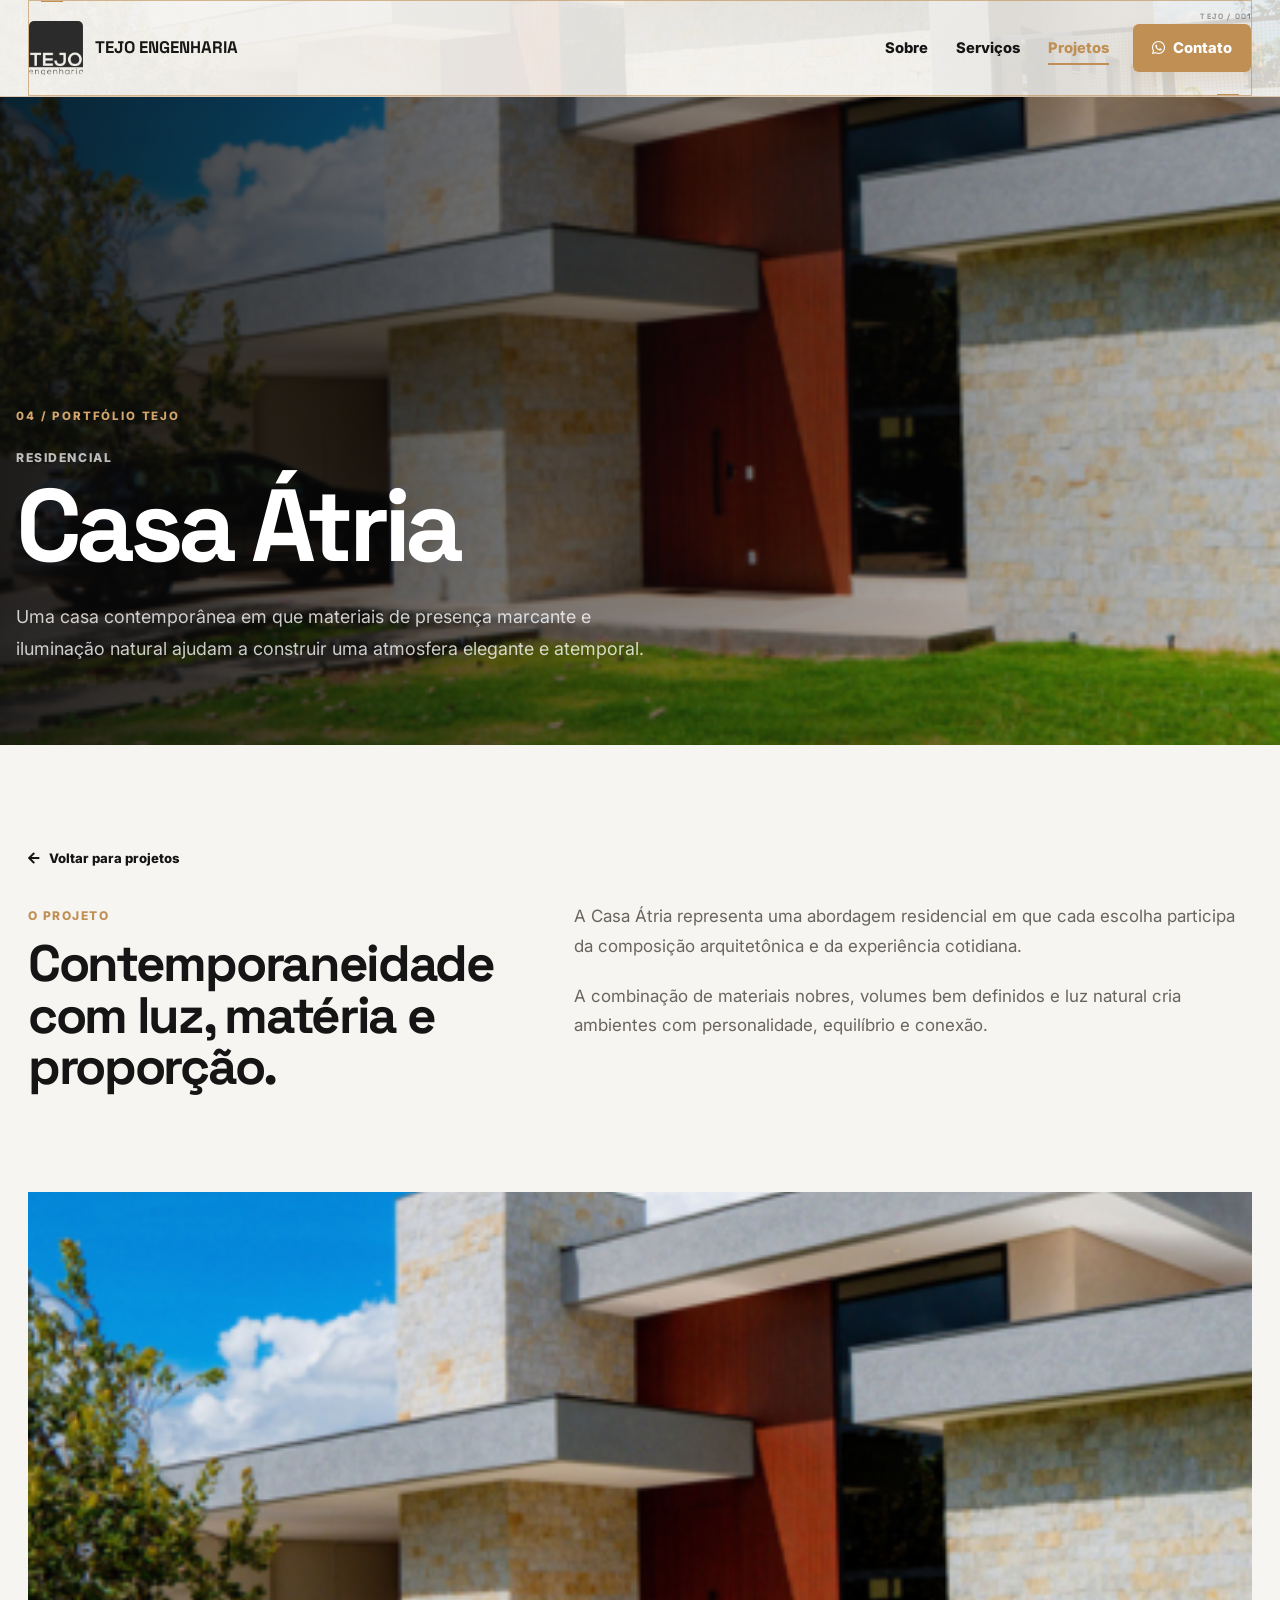
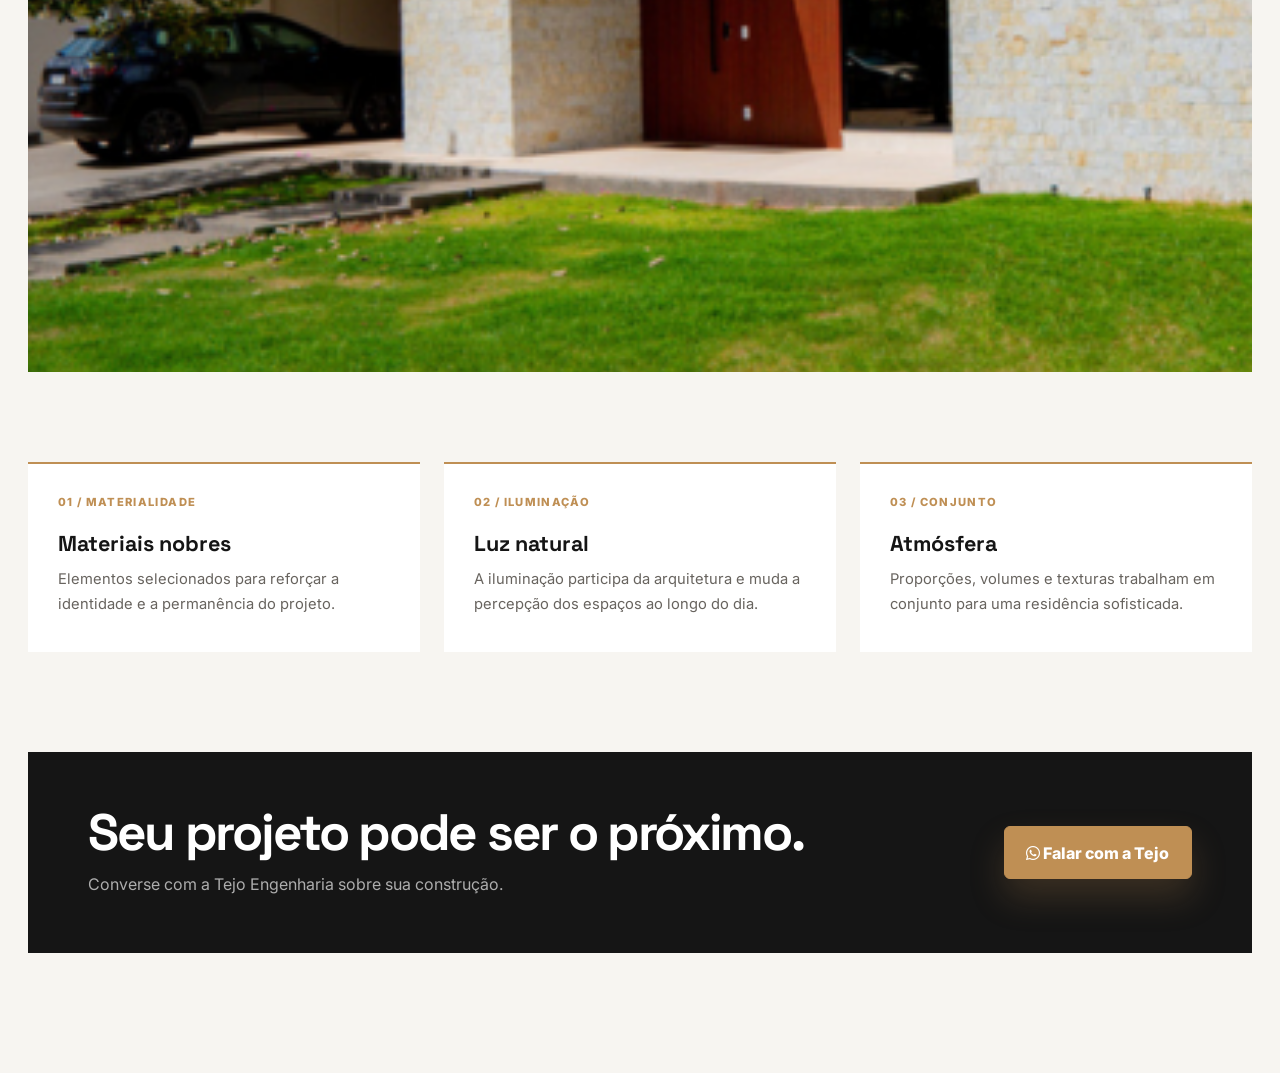
==== projetos/casa-atria.html @ ff9b8047 "feat: add Casa Átria project detail page" ====
<!DOCTYPE html>
<html lang="pt-BR"><head><meta charset="utf-8"><meta name="viewport" content="width=device-width, initial-scale=1.0"><meta name="description" content="Casa Átria — projeto residencial apresentado pela Tejo Engenharia."><title>Casa Átria | Tejo Engenharia</title><link href="../img/logotejo.png" rel="icon"><link rel="preconnect" href="https://fonts.googleapis.com"><link rel="preconnect" href="https://fonts.gstatic.com" crossorigin><link href="https://fonts.googleapis.com/css2?family=Inter:wght@400;500;600;700;800&family=Space+Grotesk:wght@500;600;700&display=swap" rel="stylesheet"><link href="https://cdnjs.cloudflare.com/ajax/libs/font-awesome/5.15.4/css/all.min.css" rel="stylesheet"><link href="../css/bootstrap.min.css" rel="stylesheet"><link href="../css/style.css" rel="stylesheet"><link href="../css/project-pages.css" rel="stylesheet"></head><body class="project-page"><header class="site-header sticky-top"><div class="container"><nav class="navbar navbar-expand-lg navbar-light"><a href="../index.html#inicio" class="navbar-brand"><img src="../logotejo.png" alt="Tejo Engenharia" width="54" height="54"><span>Tejo Engenharia</span></a><button class="navbar-toggler" type="button" data-bs-toggle="collapse" data-bs-target="#navbarCollapse"><span class="navbar-toggler-icon"></span></button><div class="collapse navbar-collapse" id="navbarCollapse"><div class="navbar-nav ms-auto align-items-lg-center"><a href="../index.html#sobre" class="nav-link">Sobre</a><a href="../index.html#servicos" class="nav-link">Serviços</a><a href="../index.html#projetos" class="nav-link active">Projetos</a><a href="https://wa.me/556199322519?text=Ol%C3%A1%2C%20gostaria%20de%20mais%20informa%C3%A7%C3%B5es%20sobre%20a%20Tejo%20Engenharia." class="nav-link nav-link-cta" target="_blank"><i class="fab fa-whatsapp"></i> Contato</a></div></div></nav></div></header><main><section class="project-detail-hero"><div class="project-detail-hero-image"><img src="../img/project-4.png" alt="Casa Átria — Tejo Engenharia"></div><div class="container project-detail-hero-content"><div class="project-detail-hero-inner"><span class="project-detail-number">04 / Portfólio TEJO</span><span class="project-detail-category">Residencial</span><h1>Casa Átria</h1><p class="project-detail-hero-lead">Uma casa contemporânea em que materiais de presença marcante e iluminação natural ajudam a construir uma atmosfera elegante e atemporal.</p></div></div></section><section class="project-detail-main"><div class="container"><a class="project-back" href="../index.html#projetos"><i class="fas fa-arrow-left"></i> Voltar para projetos</a><div class="project-detail-intro"><div><span class="project-detail-kicker">O projeto</span><h2>Contemporaneidade com luz, matéria e proporção.</h2></div><div class="project-detail-copy"><p>A Casa Átria representa uma abordagem residencial em que cada escolha participa da composição arquitetônica e da experiência cotidiana.</p><p>A combinação de materiais nobres, volumes bem definidos e luz natural cria ambientes com personalidade, equilíbrio e conexão.</p></div></div><figure class="project-detail-image"><img src="../img/project-4.png" alt="Casa Átria" loading="lazy"></figure><div class="project-detail-grid"><article class="project-detail-card"><span>01 / MATERIALIDADE</span><h3>Materiais nobres</h3><p>Elementos selecionados para reforçar a identidade e a permanência do projeto.</p></article><article class="project-detail-card"><span>02 / ILUMINAÇÃO</span><h3>Luz natural</h3><p>A iluminação participa da arquitetura e muda a percepção dos espaços ao longo do dia.</p></article><article class="project-detail-card"><span>03 / CONJUNTO</span><h3>Atmósfera</h3><p>Proporções, volumes e texturas trabalham em conjunto para uma residência sofisticada.</p></article></div><div class="project-detail-cta"><div><h2>Seu projeto pode ser o próximo.</h2><p>Converse com a Tejo Engenharia sobre sua construção.</p></div><a class="btn btn-primary btn-lg" href="https://wa.me/556199322519?text=Ol%C3%A1%2C%20gostaria%20de%20conversar%20sobre%20um%20projeto%20com%20a%20Tejo%20Engenharia." target="_blank"><i class="fab fa-whatsapp"></i> Falar com a Tejo</a></div></div></section></main></body></html>
---- css/style.css ----
:root {
    --tejo-ink: #151515;
    --tejo-muted: #68645f;
    --tejo-gold: #BF8F54;
    --tejo-gold-dark: #966D3E;
    --tejo-copper: #BF8F54;
    --tejo-stone: #F3F1ED;
    --tejo-line: rgba(21, 21, 21, 0.12);
    --tejo-shadow: 0 24px 70px rgba(21, 21, 21, 0.13);
}

* {
    letter-spacing: 0;
}

html {
    scroll-padding-top: 88px;
}

body {
    color: var(--tejo-muted);
    font-family: "Inter", Arial, sans-serif;
    background: #fff;
}

h1,
h2,
h3,
h4,
h5,
h6,
.navbar-brand {
    color: var(--tejo-ink);
    font-family: "Space Grotesk", "Inter", sans-serif;
    font-weight: 700;
}

p {
    line-height: 1.75;
}

a,
button,
.btn {
    transition: color .25s ease, background-color .25s ease, border-color .25s ease, box-shadow .25s ease, transform .25s ease;
}

a:focus-visible,
button:focus-visible,
.btn:focus-visible,
video:focus-visible {
    outline: 3px solid rgba(201, 135, 75, 0.55);
    outline-offset: 4px;
}

#spinner {
    opacity: 0;
    visibility: hidden;
    transition: opacity .45s ease-out, visibility 0s linear .45s;
    z-index: 99999;
}

#spinner.show {
    opacity: 1;
    visibility: visible;
    transition: opacity .45s ease-out, visibility 0s linear 0s;
}

#spinner .spinner-grow {
    color: var(--tejo-gold) !important;
    width: 3rem;
    height: 3rem;
}

.section-padding {
    padding: 110px 0;
}

.section-eyebrow {
    color: var(--tejo-gold);
    display: inline-flex;
    align-items: center;
    gap: 10px;
    font-size: .78rem;
    font-weight: 800;
    letter-spacing: 0;
    margin-bottom: 16px;
    text-transform: uppercase;
}

.section-eyebrow::before {
    background: var(--tejo-copper);
    content: "";
    display: inline-block;
    height: 2px;
    width: 34px;
}

.section-heading {
    max-width: 760px;
    margin: 0 auto 46px;
}

.section-heading h2,
.section-copy h2,
.values-section h2,
.founder-copy h2,
.cta-panel h2 {
    font-size: 3.2rem;
    line-height: 1.05;
}

.btn {
    border-radius: 6px;
    font-weight: 800;
    padding: .85rem 1.35rem;
}

.btn-lg {
    font-size: 1rem;
}

.btn-primary {
    background: var(--tejo-gold);
    border-color: var(--tejo-gold);
    box-shadow: 0 18px 35px rgba(191, 143, 84, .20);
}

.btn-primary:hover,
.btn-primary:focus {
    background: var(--tejo-ink);
    border-color: var(--tejo-gold-dark);
    transform: translateY(-2px);
}

.btn-outline-dark {
    color: var(--tejo-ink);
    border-color: rgba(18, 32, 31, .26);
}

.btn-outline-dark:hover {
    background: var(--tejo-ink);
    border-color: var(--tejo-ink);
    transform: translateY(-2px);
}

.btn-icon,
.btn-square,
.btn-sm-square,
.btn-lg-square {
    align-items: center;
    border-radius: 6px;
    display: inline-flex;
    justify-content: center;
}

.btn-icon {
    height: 52px;
    padding: 0;
    width: 52px;
}

.btn-lg-square {
    height: 48px;
    padding: 0;
    width: 48px;
}

.site-header {
    background: rgba(255, 255, 255, .94);
    backdrop-filter: blur(18px);
    border-bottom: 1px solid rgba(21, 21, 21, .08);
    box-shadow: 0 10px 35px rgba(21, 21, 21, .05);
    top: 0;
    z-index: 1030;
}

.container {
    max-width: min(100% - 32px, 1320px);
}

.navbar {
    padding: 14px 0;
}

.navbar-brand {
    align-items: center;
    display: inline-flex;
    gap: 12px;
    font-size: 1.05rem;
    text-transform: uppercase;
}

.navbar-brand img,
.footer-brand img {
    border-radius: 5px;
    object-fit: contain;
}

.navbar-toggler {
    border: 1px solid var(--tejo-line);
    border-radius: 6px;
    padding: .55rem .7rem;
}

.navbar .navbar-nav .nav-link {
    color: var(--tejo-ink);
    font-size: .92rem;
    font-weight: 800;
    margin-left: 28px;
    padding: 10px 0;
    position: relative;
}

.navbar .navbar-nav .nav-link::after {
    background: var(--tejo-copper);
    bottom: 4px;
    content: "";
    height: 2px;
    left: 0;
    position: absolute;
    transform: scaleX(0);
    transform-origin: right;
    transition: transform .25s ease;
    width: 100%;
}

.navbar .navbar-nav .nav-link:hover::after,
.navbar .navbar-nav .nav-link.active::after {
    transform: scaleX(1);
    transform-origin: left;
}

.navbar .navbar-nav .nav-link:hover,
.navbar .navbar-nav .nav-link.active {
    color: var(--tejo-gold);
}

.navbar .navbar-nav .nav-link-cta {
    align-items: center;
    background: var(--tejo-gold);
    border-radius: 6px;
    color: #fff;
    display: inline-flex;
    gap: 8px;
    margin-left: 24px;
    padding: 12px 18px;
}

.navbar .navbar-nav .nav-link-cta::after {
    display: none;
}

.navbar .navbar-nav .nav-link-cta:hover {
    background: var(--tejo-ink);
    color: #fff;
}

.hero-section {
    background:
        linear-gradient(105deg, rgba(243, 241, 237, .97) 0%, rgba(243, 241, 237, .86) 48%, rgba(191, 143, 84, .13) 100%),
        url("../img/tejocasa.jpg") center/cover no-repeat;
    overflow: clip;
    padding: 122px 0 86px;
    position: relative;
}

.hero-section::after {
    background: rgba(255, 255, 255, .78);
    content: "";
    inset: 0;
    pointer-events: none;
    position: absolute;
}

.hero-section .container {
    position: relative;
    z-index: 1;
}

.hero-copy h1 {
    font-size: 5.2rem;
    line-height: .96;
    margin-bottom: 24px;
    max-width: 780px;
}

.hero-copy p {
    color: #495653;
    font-size: 1.13rem;
    margin-bottom: 30px;
    max-width: 620px;
}

.hero-actions {
    display: flex;
    flex-wrap: wrap;
    gap: 14px;
}

.hero-actions .btn,
.cta-panel .btn {
    align-items: center;
    display: inline-flex;
    gap: 10px;
}

.hero-media {
    isolation: isolate;
    min-height: 520px;
    overflow: clip;
    position: relative;
}

.hero-media::before {
    background: rgba(191, 143, 84, 0.10);
    border: 1px solid rgba(191, 143, 84, 0.45);
    content: "";
    height: 82%;
    position: absolute;
    right: -28px;
    top: 44px;
    width: 54%;
    z-index: 1;
}

.architectural-build {
    background: rgba(255, 255, 255, .82);
    border: 1px solid rgba(21, 21, 21, .10);
    box-shadow: 0 20px 60px rgba(21, 21, 21, .11);
    height: 300px;
    left: 0;
    overflow: hidden;
    position: absolute;
    top: 0;
    width: min(74%, 430px);
    z-index: 2;
}

.blueprint-grid {
    background-image:
        linear-gradient(rgba(191, 143, 84, .08) 1px, transparent 1px),
        linear-gradient(90deg, rgba(191, 143, 84, .08) 1px, transparent 1px);
    background-size: 22px 22px;
    inset: 0;
    opacity: .9;
    position: absolute;
}

.architectural-build svg {
    height: 100%;
    inset: 0;
    padding: 18px;
    position: absolute;
    width: 100%;
}

.architectural-build .draw {
    animation: drawLine 5.8s ease-in-out infinite;
    fill: none;
    stroke: var(--tejo-gold-dark);
    stroke-dasharray: 720;
    stroke-dashoffset: 720;
    stroke-linecap: round;
    stroke-linejoin: round;
    stroke-width: 5;
}

.architectural-build .draw-delay-2 { animation-delay: .25s; }
.architectural-build .draw-delay-3 { animation-delay: .55s; }
.architectural-build .draw-delay-4 { animation-delay: .8s; }
.architectural-build .draw-delay-5 { animation-delay: 1.05s; }
.architectural-build .draw-delay-6 { animation-delay: 1.3s; }
.architectural-build .draw-delay-7 { animation-delay: 1.55s; }
.architectural-build .draw-delay-8 { animation-delay: 1.8s; opacity: .45; }

.architectural-build .pin {
    animation: pinPulse 5.8s ease-in-out infinite;
    fill: var(--tejo-copper);
    opacity: 0;
}

.architectural-build .pin-1 { animation-delay: 1.4s; }
.architectural-build .pin-2 { animation-delay: 1.8s; }
.architectural-build .pin-3 { animation-delay: 2.2s; }

.build-label {
    background: var(--tejo-ink);
    color: #fff;
    font-size: .67rem;
    font-weight: 800;
    padding: 6px 8px;
    position: absolute;
    text-transform: uppercase;
}

.build-label-idea {
    bottom: 18px;
    left: 18px;
}

.build-label-project {
    left: 48%;
    top: 18px;
    transform: translateX(-50%);
}

.build-label-result {
    bottom: 18px;
    right: 18px;
}

@keyframes drawLine {
    0% {
        opacity: .18;
        stroke-dashoffset: 720;
    }
    32%,
    72% {
        opacity: 1;
        stroke-dashoffset: 0;
    }
    100% {
        opacity: .26;
        stroke-dashoffset: -720;
    }
}

@keyframes pinPulse {
    0%,
    24% {
        opacity: 0;
        transform: scale(.8);
    }
    36%,
    76% {
        opacity: 1;
        transform: scale(1);
    }
    100% {
        opacity: 0;
        transform: scale(1.2);
    }
}

.header-carousel {
    contain: paint;
    box-shadow: var(--tejo-shadow);
    margin-left: auto;
    max-width: 560px;
    overflow: hidden;
    position: relative;
    top: 170px;
}

.header-carousel.owl-carousel,
.header-carousel .owl-stage-outer {
    contain: paint;
    overflow: hidden;
    width: 100%;
}

.header-carousel img {
    aspect-ratio: 4 / 3;
    display: block;
    height: auto;
    object-fit: cover;
    width: 100%;
}

.header-carousel-static img:not(:first-child) {
    display: none;
}

.header-carousel-static {
    display: block !important;
}

.header-carousel .owl-dots {
    bottom: 22px;
    display: flex;
    gap: 8px;
    left: 26px;
    position: absolute;
}

.header-carousel .owl-dot {
    background: rgba(255,255,255,.7) !important;
    border: 0;
    height: 9px;
    width: 9px;
}

.header-carousel .owl-dot.active {
    background: #fff !important;
    width: 30px;
}

.hero-badge {
    background: #fff;
    bottom: -4px;
    box-shadow: 0 18px 45px rgba(21, 21, 21, .16);
    left: 0;
    max-width: 270px;
    padding: 22px;
    position: absolute;
}

.hero-badge span {
    color: var(--tejo-copper);
    display: block;
    font-size: .82rem;
    font-weight: 800;
    margin-bottom: 4px;
    text-transform: uppercase;
}

.hero-badge strong {
    color: var(--tejo-ink);
    display: block;
    font-family: "Space Grotesk", sans-serif;
    font-size: 1.25rem;
    line-height: 1.18;
}

.trust-strip {
    background: var(--tejo-ink);
    overflow: clip;
    padding: 26px 0;
}

.trust-grid {
    display: grid;
    gap: 18px;
    grid-template-columns: repeat(4, 1fr);
}

.trust-item {
    align-items: center;
    color: #fff;
    display: flex;
    gap: 14px;
    justify-content: center;
    min-height: 74px;
}

.trust-item i {
    align-items: center;
    background: rgba(255,255,255,.1);
    color: var(--tejo-copper);
    display: inline-flex;
    height: 46px;
    justify-content: center;
    width: 46px;
}

.trust-item span {
    font-family: "Space Grotesk", sans-serif;
    font-size: 1.1rem;
    font-weight: 700;
}

.about-section {
    background: #fff;
    overflow: clip;
    position: relative;
}

.about-section::before,
.services-section::before,
.projects-section::before {
    border: 1px solid rgba(191, 143, 84, .10);
    content: "";
    height: 180px;
    pointer-events: none;
    position: absolute;
    right: max(24px, calc((100vw - 1320px) / 2));
    top: 80px;
    width: 180px;
}

.about-section::after,
.services-section::after,
.projects-section::after {
    background:
        linear-gradient(90deg, rgba(191, 143, 84, .08) 1px, transparent 1px),
        linear-gradient(rgba(191, 143, 84, .08) 1px, transparent 1px);
    background-size: 18px 18px;
    content: "";
    height: 150px;
    opacity: .55;
    pointer-events: none;
    position: absolute;
    right: max(48px, calc((100vw - 1260px) / 2));
    top: 104px;
    width: 150px;
}

.image-composition {
    display: grid;
    gap: 22px;
    grid-template-columns: 1fr 1fr;
}

.image-composition img {
    box-shadow: 0 18px 45px rgba(21, 21, 21, .12);
    height: 560px;
    object-fit: cover;
    width: 100%;
}

.image-stack {
    align-self: end;
}

.image-stack img {
    height: 420px;
}

.composition-caption {
    align-items: center;
    background: var(--tejo-ink);
    color: #fff;
    display: flex;
    min-height: 124px;
    padding: 24px;
}

.composition-caption span {
    font-family: "Space Grotesk", sans-serif;
    font-size: 1.3rem;
    font-weight: 700;
    line-height: 1.2;
}

.section-copy p {
    font-size: 1.04rem;
}

.about-highlights {
    display: grid;
    gap: 16px;
    margin: 28px 0;
}

.about-highlights div {
    border-left: 3px solid var(--tejo-copper);
    padding-left: 18px;
}

.about-highlights strong,
.about-highlights span {
    display: block;
}

.about-highlights strong {
    color: var(--tejo-ink);
    font-family: "Space Grotesk", sans-serif;
    font-size: 1.2rem;
    margin-bottom: 5px;
}

.social-actions {
    display: flex;
    gap: 12px;
}

.services-section {
    background: var(--tejo-stone);
    overflow: clip;
    position: relative;
}

.service-card {
    background: #fff;
    border: 1px solid rgba(21, 21, 21, .08);
    box-shadow: 0 14px 40px rgba(21, 21, 21, .06);
    height: 100%;
    min-height: 286px;
    padding: 30px;
    position: relative;
    overflow: hidden;
}

.service-card::after {
    background:
        linear-gradient(90deg, rgba(191, 143, 84, .12) 1px, transparent 1px),
        linear-gradient(rgba(191, 143, 84, .12) 1px, transparent 1px);
    background-size: 16px 16px;
    bottom: -48px;
    content: "";
    height: 110px;
    opacity: 0;
    position: absolute;
    right: -34px;
    transition: opacity .25s ease, transform .25s ease;
    width: 130px;
}

.service-card:hover {
    border-color: rgba(201, 135, 75, .5);
    box-shadow: 0 24px 65px rgba(21, 21, 21, .12);
    transform: translateY(-6px);
}

.service-card:hover::after {
    opacity: .45;
    transform: translate(-12px, -10px);
}

.service-card i {
    align-items: center;
    background: rgba(191, 143, 84, .08);
    color: var(--tejo-gold);
    display: inline-flex;
    font-size: 1.35rem;
    height: 54px;
    justify-content: center;
    margin-bottom: 26px;
    width: 54px;
}

.service-card h3,
.value-item h3 {
    font-size: 1.32rem;
    margin-bottom: 14px;
}

.service-card p,
.value-item p {
    margin-bottom: 0;
}

.values-section {
    background: #fff;
    overflow: clip;
}

.value-list {
    border-top: 1px solid var(--tejo-line);
}

.value-item {
    border-bottom: 1px solid var(--tejo-line);
    display: grid;
    gap: 24px;
    grid-template-columns: 70px 1fr;
    padding: 26px 0;
}

.value-item span {
    color: var(--tejo-copper);
    font-family: "Space Grotesk", sans-serif;
    font-size: 1.35rem;
    font-weight: 700;
}

.projects-section {
    background: #f9faf9;
    overflow: clip;
    position: relative;
}

.project-showcase {
    display: grid;
    gap: 22px;
    grid-template-columns: minmax(290px, .78fr) 1.22fr;
}

.project-video {
    background: var(--tejo-ink);
    min-height: 100%;
}

.project-video video {
    display: block;
    height: 100%;
    max-height: 780px;
    min-height: 520px;
    object-fit: cover;
    width: 100%;
}

.project-gallery {
    display: grid;
    gap: 18px;
    grid-template-columns: repeat(3, 1fr);
}

.project-item {
    background: var(--tejo-ink);
    color: #fff;
    display: block;
    min-height: 250px;
    overflow: hidden;
    position: relative;
}

.project-item::after {
    background: linear-gradient(180deg, rgba(18, 32, 31, 0) 35%, rgba(21, 21, 21, .82) 100%);
    content: "";
    inset: 0;
    position: absolute;
}

.project-item img {
    height: 100%;
    object-fit: cover;
    transition: transform .5s ease;
    width: 100%;
}

.project-item span {
    bottom: 20px;
    color: #fff;
    font-family: "Space Grotesk", sans-serif;
    font-weight: 700;
    left: 20px;
    position: absolute;
    right: 20px;
    z-index: 1;
}

.process-section {
    background: linear-gradient(180deg, #fff 0%, #f8faf9 100%);
    overflow: clip;
    position: relative;
}

.process-section::before {
    background:
        linear-gradient(90deg, rgba(191, 143, 84, .07) 1px, transparent 1px),
        linear-gradient(rgba(191, 143, 84, .07) 1px, transparent 1px);
    background-size: 28px 28px;
    content: "";
    inset: 34px 0 auto 0;
    height: 220px;
    pointer-events: none;
    position: absolute;
}

.process-track {
    counter-reset: process;
    display: grid;
    gap: 22px;
    grid-template-columns: repeat(5, minmax(0, 1fr));
    position: relative;
}

.process-track::before {
    background: linear-gradient(90deg, transparent 0, var(--tejo-copper) 12%, var(--tejo-gold) 88%, transparent 100%);
    content: "";
    height: 2px;
    left: 4%;
    opacity: .45;
    position: absolute;
    right: 4%;
    top: 35px;
}

.process-step {
    background: rgba(255, 255, 255, .92);
    border: 1px solid rgba(21, 21, 21, .10);
    box-shadow: 0 14px 44px rgba(21, 21, 21, .06);
    min-height: 240px;
    padding: 78px 22px 24px;
    position: relative;
}

.process-step::before {
    animation: stepPulse 4.8s ease-in-out infinite;
    background: #fff;
    border: 2px solid var(--tejo-gold);
    box-shadow: 0 0 0 8px rgba(191, 143, 84, .08);
    content: "";
    height: 18px;
    left: 22px;
    position: absolute;
    top: 27px;
    width: 18px;
}

.process-step:nth-child(2)::before { animation-delay: .35s; }
.process-step:nth-child(3)::before { animation-delay: .7s; }
.process-step:nth-child(4)::before { animation-delay: 1.05s; }
.process-step:nth-child(5)::before { animation-delay: 1.4s; }

@keyframes stepPulse {
    0%,
    100% {
        transform: scale(1);
    }
    50% {
        transform: scale(1.18);
    }
}

.process-step span {
    color: var(--tejo-copper);
    font-family: "Space Grotesk", sans-serif;
    font-size: .82rem;
    font-weight: 800;
    position: absolute;
    right: 22px;
    top: 24px;
}

.process-step h3 {
    font-size: 1.28rem;
    margin-bottom: 12px;
}

.process-step p {
    margin: 0;
}

.project-item:hover {
    color: #fff;
}

.project-item:hover img {
    transform: scale(1.08);
}

.founder-section {
    background: var(--tejo-ink);
    color: rgba(255, 255, 255, .76);
    overflow: clip;
}

.founder-panel {
    align-items: center;
    display: grid;
    gap: 52px;
    grid-template-columns: 360px 1fr;
}

.founder-image img {
    box-shadow: 0 22px 70px rgba(0, 0, 0, .28);
    object-fit: cover;
    width: 100%;
}

.founder-copy h2 {
    color: #fff;
}

.founder-copy .section-eyebrow,
.cta-panel .section-eyebrow {
    color: var(--tejo-copper);
}

.founder-copy p {
    color: rgba(255, 255, 255, .76);
    font-size: 1.04rem;
    max-width: 780px;
}

.cta-section {
    background: var(--tejo-stone);
    overflow: clip;
    padding: 78px 0;
}

.cta-panel {
    align-items: center;
    background: #fff;
    box-shadow: var(--tejo-shadow);
    display: flex;
    gap: 32px;
    justify-content: space-between;
    padding: 46px;
}

.cta-panel h2 {
    margin-bottom: 14px;
}

.cta-panel p {
    margin-bottom: 0;
    max-width: 720px;
}

.site-footer {
    background: #0c1716;
    color: rgba(255, 255, 255, .72);
    overflow: clip;
    padding: 68px 0 26px;
}

.footer-brand {
    align-items: center;
    color: #fff;
    display: inline-flex;
    font-family: "Space Grotesk", sans-serif;
    font-size: 1.15rem;
    font-weight: 700;
    gap: 12px;
    margin-bottom: 22px;
    text-transform: uppercase;
}

.footer-brand:hover {
    color: #fff;
}

.site-footer h3 {
    color: #fff;
    font-size: 1rem;
    margin-bottom: 18px;
}

.site-footer a,
.site-footer span {
    color: rgba(255, 255, 255, .72);
    display: block;
    margin-bottom: 10px;
}

.site-footer a:hover {
    color: #fff;
}

.footer-social {
    display: flex;
    gap: 12px;
}

.footer-social a {
    align-items: center;
    border: 1px solid rgba(255, 255, 255, .16);
    display: inline-flex;
    height: 44px;
    justify-content: center;
    margin: 0;
    width: 44px;
}

.footer-social a:hover {
    background: var(--tejo-gold);
    border-color: var(--tejo-gold);
}

.footer-bottom {
    border-top: 1px solid rgba(255, 255, 255, .1);
    margin-top: 48px;
    padding-top: 24px;
}

.footer-bottom span {
    margin: 0;
}

.back-to-top {
    background: var(--tejo-gold);
    border: 0;
    bottom: 32px;
    box-shadow: 0 15px 35px rgba(21, 21, 21, .20);
    color: #fff;
    display: none;
    position: fixed;
    right: 32px;
    z-index: 99;
}

.back-to-top:hover {
    background: var(--tejo-ink);
    color: #fff;
    transform: translateY(-3px);
}

@media (max-width: 1199.98px) {
    .hero-copy h1 {
        font-size: 4.35rem;
    }

    .section-heading h2,
    .section-copy h2,
    .values-section h2,
    .founder-copy h2,
    .cta-panel h2 {
        font-size: 2.8rem;
    }

    .hero-media {
        min-height: 470px;
    }

    .project-gallery {
        grid-template-columns: repeat(2, 1fr);
    }

    .process-track {
        grid-template-columns: repeat(3, minmax(0, 1fr));
    }

    .process-track::before {
        display: none;
    }
}

@media (max-width: 991.98px) {
    .section-padding {
        padding: 82px 0;
    }

    .hero-copy h1 {
        font-size: 4rem;
    }

    .section-heading h2,
    .section-copy h2,
    .values-section h2,
    .founder-copy h2,
    .cta-panel h2 {
        font-size: 2.55rem;
    }

    .navbar-collapse {
        background: #fff;
        border-top: 1px solid var(--tejo-line);
        margin-top: 14px;
        padding: 12px 0 4px;
    }

    .navbar .navbar-nav .nav-link,
    .navbar .navbar-nav .nav-link-cta {
        margin-left: 0;
        margin-top: 4px;
        padding: 12px 14px;
    }

    .navbar .navbar-nav .nav-link::after {
        display: none;
    }

    .hero-section {
        padding-top: 98px;
    }

    .hero-media {
        min-height: auto;
        padding-top: 0;
    }

    .hero-media::before {
        right: -12px;
        top: 24px;
    }

    .header-carousel {
        max-width: 100%;
        top: 0;
    }

    .architectural-build {
        height: 260px;
        margin-bottom: 18px;
        position: relative;
        width: 100%;
    }

    .project-showcase,
    .founder-panel {
        grid-template-columns: 1fr;
    }

    .process-track {
        grid-template-columns: repeat(2, minmax(0, 1fr));
    }

    .project-video video {
        max-height: none;
        min-height: 420px;
    }

    .founder-image {
        max-width: 360px;
    }

    .cta-panel {
        align-items: flex-start;
        flex-direction: column;
    }
}

@media (max-width: 767.98px) {
    .section-padding {
        padding: 68px 0;
    }

    .about-section::before,
    .about-section::after,
    .services-section::before,
    .services-section::after,
    .projects-section::before,
    .projects-section::after {
        display: none;
    }

    .navbar-brand span {
        font-size: .95rem;
    }

    .hero-section {
        padding: 78px 0 56px;
    }

    .hero-copy h1 {
        font-size: 2.6rem;
    }

    .section-heading h2,
    .section-copy h2,
    .values-section h2,
    .founder-copy h2,
    .cta-panel h2 {
        font-size: 2.15rem;
    }

    .hero-copy p {
        font-size: 1rem;
    }

    .hero-actions .btn,
    .cta-panel .btn {
        justify-content: center;
        width: 100%;
    }

    .hero-media::before {
        display: none;
    }

    .hero-badge {
        margin-top: 16px;
        max-width: 100%;
        position: static;
    }

    .trust-grid {
        grid-template-columns: repeat(2, 1fr);
    }

    .trust-item {
        justify-content: flex-start;
    }

    .image-composition {
        grid-template-columns: 1fr;
    }

    .image-composition img,
    .image-stack img {
        height: auto;
        max-height: 480px;
    }

    .project-gallery {
        grid-template-columns: 1fr;
    }

    .project-video video {
        min-height: 320px;
    }

    .project-item {
        min-height: 320px;
    }

    .process-track {
        grid-template-columns: 1fr;
    }

    .process-step {
        min-height: 0;
        padding: 62px 22px 22px;
    }

    .value-item {
        grid-template-columns: 1fr;
    }

    .cta-panel {
        padding: 30px;
    }

    .back-to-top {
        bottom: 20px;
        right: 20px;
    }
}

@media (min-width: 1800px) {
    .container {
        max-width: 1440px;
    }

    .hero-copy h1 {
        max-width: 820px;
    }

    .hero-section {
        padding-bottom: 120px;
        padding-top: 150px;
    }
}

@media (prefers-reduced-motion: reduce) {
    *,
    *::before,
    *::after {
        animation-duration: .001ms !important;
        animation-iteration-count: 1 !important;
        scroll-behavior: auto !important;
        transition-duration: .001ms !important;
    }

    .architectural-build .draw {
        stroke-dashoffset: 0;
    }
}

@media (max-width: 420px) {
    .navbar-brand img {
        height: 46px;
        width: 46px;
    }

    .navbar-brand span {
        max-width: 165px;
    }

    .hero-copy h1 {
        font-size: 2.25rem;
    }

    .trust-grid {
        grid-template-columns: 1fr;
    }
}

@media (max-width: 575.98px) {
    .header-carousel .owl-stage {
        transform: none !important;
        width: 100% !important;
    }

    .header-carousel .owl-item {
        display: none;
        width: 100% !important;
    }

    .header-carousel .owl-item.active,
    .header-carousel .owl-item:first-child {
        display: block;
    }

    .header-carousel .owl-item.cloned {
        display: none;
    }

    .header-carousel .owl-dots {
        display: none;
    }
}

/* =========================================================
   HERO — COMPOSIÇÃO ARQUITETÔNICA / NOVA IDENTIDADE
   ========================================================= */

@media (min-width: 992px) {
    .hero-media {
        min-height: 590px;
        overflow: visible;
        position: relative;
    }

    .hero-media::before {
        background: rgba(191, 143, 84, 0.10);
        border: 1px solid rgba(191, 143, 84, 0.45);
        right: -28px;
        top: 44px;
        width: 54%;
        z-index: 1;
    }

    .architectural-build {
        height: 300px;
        left: 0;
        position: absolute;
        top: 0;
        width: min(74%, 430px);
        z-index: 3;
    }

    .header-carousel {
        left: auto;
        margin: 0;
        max-width: 560px;
        position: absolute;
        right: 0;
        top: 170px;
        width: 82%;
        z-index: 2;
    }

    .hero-badge {
        bottom: 0;
        left: 0;
        max-width: 270px;
        position: absolute;
        width: 270px;
        z-index: 10;
    }
}

@media (min-width: 1200px) {
    .hero-copy h1 {
        font-size: 4.6rem;
        line-height: .98;
    }
}

/* =========================================================
   TEJO ARCHITECTURAL — CAMADA VISUAL
   ========================================================= */

body {
    background: #f7f5f1;
}

.hero-section,
.about-section,
.services-section,
.values-section,
.projects-section,
.process-section,
.cta-section {
    isolation: isolate;
}

.section-padding {
    position: relative;
}

.section-padding::before {
    color: rgba(21, 21, 21, .035);
    content: attr(data-section);
    font-family: "Space Grotesk", "Inter", sans-serif;
    font-size: clamp(7rem, 15vw, 13rem);
    font-weight: 700;
    line-height: .8;
    pointer-events: none;
    position: absolute;
    right: max(20px, calc((100vw - 1320px) / 2));
    top: 36px;
    user-select: none;
    z-index: -1;
}

.architectural-frame {
    pointer-events: none;
    position: absolute;
    z-index: 3;
}

.architectural-frame::before,
.architectural-frame::after {
    border-color: rgba(191, 143, 84, .72);
    border-style: solid;
    content: "";
    height: 54px;
    position: absolute;
    width: 54px;
}

.architectural-frame::before {
    border-width: 1px 0 0 1px;
    left: 0;
    top: 0;
}

.architectural-frame::after {
    border-width: 0 1px 1px 0;
    bottom: 0;
    right: 0;
}

.section-heading,
.section-copy,
.values-section .container,
.projects-section .container,
.process-section .container {
    position: relative;
}

.section-heading::before {
    background: var(--tejo-gold);
    content: "";
    height: 1px;
    left: 0;
    position: absolute;
    top: -20px;
    width: 72px;
}

.section-heading::after {
    background:
        linear-gradient(90deg, var(--tejo-gold) 0 18px, transparent 18px 25px, rgba(21,21,21,.16) 25px 26px, transparent 26px);
    content: "";
    height: 1px;
    position: absolute;
    right: 0;
    top: -20px;
    width: 150px;
}

.site-header {
    border-bottom: 1px solid rgba(21, 21, 21, .11);
    position: relative;
}

.site-header::after {
    background: linear-gradient(90deg, transparent, var(--tejo-gold), transparent);
    bottom: -1px;
    content: "";
    height: 1px;
    left: 18%;
    opacity: .7;
    position: absolute;
    width: 64%;
}

.navbar-brand {
    letter-spacing: .04em;
}

.navbar .navbar-nav .nav-link::after {
    background: var(--tejo-gold);
}

.navbar .navbar-nav .nav-link-cta {
    box-shadow: 0 12px 28px rgba(191, 143, 84, .20);
}

.hero-section {
    min-height: 760px;
}

.hero-section::before {
    background:
        linear-gradient(90deg, rgba(21,21,21,.055) 1px, transparent 1px),
        linear-gradient(rgba(21,21,21,.055) 1px, transparent 1px);
    background-size: 48px 48px;
    content: "";
    inset: 0;
    opacity: .28;
    pointer-events: none;
    position: absolute;
    z-index: 0;
}

.hero-section::after {
    background:
        linear-gradient(105deg, rgba(247,245,241,.88) 0%, rgba(247,245,241,.72) 48%, rgba(247,245,241,.38) 100%);
}

.hero-copy {
    position: relative;
}

.hero-copy::before {
    color: rgba(21,21,21,.055);
    content: "TEJO";
    font-family: "Space Grotesk", sans-serif;
    font-size: clamp(7rem, 13vw, 12rem);
    font-weight: 700;
    left: -40px;
    line-height: .8;
    pointer-events: none;
    position: absolute;
    top: -74px;
    user-select: none;
    z-index: -1;
}

.hero-copy h1 {
    letter-spacing: -.035em;
}

.hero-copy h1::after {
    background: var(--tejo-gold);
    content: "";
    display: block;
    height: 3px;
    margin-top: 28px;
    width: 78px;
}

.hero-media {
    position: relative;
}

.hero-media::after {
    border: 1px solid rgba(191,143,84,.55);
    content: "";
    inset: 18px -18px -18px 18px;
    pointer-events: none;
    position: absolute;
    z-index: 0;
}

.architectural-build {
    box-shadow: 0 25px 70px rgba(21,21,21,.13);
}

.architectural-build::after {
    border: 1px solid rgba(191,143,84,.55);
    content: "";
    inset: 10px;
    pointer-events: none;
    position: absolute;
    z-index: 5;
}

.header-carousel {
    box-shadow: 0 30px 80px rgba(21,21,21,.18);
}

.header-carousel::before {
    color: rgba(255,255,255,.85);
    content: "TEJO / OBRA";
    font-family: "Space Grotesk", sans-serif;
    font-size: .62rem;
    font-weight: 700;
    left: 18px;
    letter-spacing: .16em;
    position: absolute;
    text-transform: uppercase;
    top: 16px;
    z-index: 4;
}

.hero-badge {
    border-left: 4px solid var(--tejo-gold);
}

.trust-strip {
    position: relative;
}

.trust-strip::before,
.trust-strip::after {
    background: var(--tejo-gold);
    content: "";
    height: 1px;
    left: 0;
    opacity: .75;
    position: absolute;
    width: 100%;
}

.trust-strip::before { top: 0; }
.trust-strip::after { bottom: 0; }

.trust-item {
    border-right: 1px solid rgba(255,255,255,.10);
}

.trust-item:last-child {
    border-right: 0;
}

/* ---------- Sobre: fotografia como quadro ---------- */

.image-composition {
    position: relative;
}

.image-composition::before {
    border: 1px solid var(--tejo-gold);
    content: "";
    inset: -18px 18px 18px -18px;
    opacity: .65;
    pointer-events: none;
    position: absolute;
    z-index: 0;
}

.image-composition > * {
    position: relative;
    z-index: 1;
}

.composition-caption {
    border-left: 4px solid var(--tejo-gold);
}

.service-card {
    border-top: 2px solid transparent;
}

.service-card:hover {
    border-top-color: var(--tejo-gold);
}

.service-card::before {
    color: rgba(21,21,21,.07);
    content: "///";
    font-family: "Space Grotesk", sans-serif;
    font-size: 1.1rem;
    font-weight: 700;
    position: absolute;
    right: 22px;
    top: 18px;
}

.service-card i {
    border: 1px solid rgba(191,143,84,.38);
}

.value-list {
    position: relative;
}

.value-list::before {
    background: var(--tejo-gold);
    content: "";
    height: calc(100% - 52px);
    left: 23px;
    opacity: .35;
    position: absolute;
    top: 26px;
    width: 1px;
}

.value-item {
    position: relative;
}

.value-item span {
    background: #fff;
    position: relative;
    z-index: 1;
}

.project-showcase {
    position: relative;
}

.project-showcase::before {
    border: 1px solid rgba(191,143,84,.55);
    content: "";
    inset: 18px -18px -18px 18px;
    pointer-events: none;
    position: absolute;
    z-index: 0;
}

.project-video,
.project-gallery {
    position: relative;
    z-index: 1;
}

.project-video {
    border-top: 3px solid var(--tejo-gold);
}

.project-item {
    border: 1px solid rgba(21,21,21,.10);
}

.project-item::before {
    color: rgba(255,255,255,.8);
    content: "TEJO";
    font-family: "Space Grotesk", sans-serif;
    font-size: .58rem;
    font-weight: 700;
    left: 18px;
    letter-spacing: .16em;
    position: absolute;
    top: 18px;
    z-index: 2;
}

.process-section::after {
    background:
        linear-gradient(90deg, rgba(191,143,84,.12) 1px, transparent 1px),
        linear-gradient(rgba(191,143,84,.12) 1px, transparent 1px);
    background-size: 36px 36px;
    content: "";
    inset: 0;
    pointer-events: none;
    position: absolute;
}

.process-section .container {
    z-index: 1;
}

.process-step {
    border-top: 2px solid var(--tejo-gold);
}

.process-step::before {
    border-color: var(--tejo-gold);
    box-shadow: 0 0 0 8px rgba(191,143,84,.08);
}

.process-track::before {
    background: linear-gradient(90deg, transparent 0, var(--tejo-gold) 12%, var(--tejo-gold-dark) 88%, transparent 100%);
}

.founder-image {
    position: relative;
}

.founder-image::after {
    border: 1px solid var(--tejo-gold);
    content: "";
    inset: 18px -18px -18px 18px;
    pointer-events: none;
    position: absolute;
}

.founder-image img {
    position: relative;
    z-index: 1;
}

.cta-panel {
    border-top: 3px solid var(--tejo-gold);
    position: relative;
}

.cta-panel::after {
    border: 1px solid rgba(191,143,84,.4);
    content: "";
    inset: 12px;
    pointer-events: none;
    position: absolute;
}

.cta-panel > * {
    position: relative;
    z-index: 1;
}

.site-footer {
    border-top: 2px solid var(--tejo-gold);
    position: relative;
}

.site-footer::before {
    background:
        linear-gradient(90deg, rgba(191,143,84,.09) 1px, transparent 1px),
        linear-gradient(rgba(191,143,84,.09) 1px, transparent 1px);
    background-size: 34px 34px;
    content: "";
    height: 180px;
    opacity: .55;
    pointer-events: none;
    position: absolute;
    right: 0;
    top: 0;
    width: 300px;
}

.section-eyebrow {
    letter-spacing: .08em;
}

.section-eyebrow::before {
    background: var(--tejo-gold);
}

.btn-primary {
    box-shadow: 0 18px 35px rgba(191,143,84,.22);
}

.btn-primary:hover,
.btn-primary:focus {
    box-shadow: 0 20px 42px rgba(191,143,84,.28);
}

@media (prefers-reduced-motion: no-preference) {
    .architectural-frame::before,
    .architectural-frame::after {
        transition: width .5s ease, height .5s ease;
    }

    .architectural-frame:hover::before,
    .architectural-frame:hover::after {
        height: 70px;
        width: 70px;
    }

    .project-item:hover,
    .service-card:hover {
        transition-duration: .35s;
    }
}

@media (max-width: 991.98px) {
    .hero-section {
        min-height: auto;
    }

    .hero-copy::before {
        left: -20px;
        top: -34px;
    }

    .hero-media::after {
        inset: 12px -10px -10px 10px;
    }

    .section-padding::before {
        font-size: 8rem;
    }
}

@media (max-width: 767.98px) {
    .hero-copy::before,
    .section-padding::before {
        display: none;
    }

    .hero-media::after,
    .image-composition::before,
    .project-showcase::before,
    .founder-image::after {
        display: none;
    }

    .section-heading::after {
        width: 90px;
    }

    .trust-item {
        border-right: 0;
    }

    .value-list::before {
        display: none;
    }
}

/* =========================================================
   TEJO ARCHITECTURAL — HEADER EMOLDURADO
   ========================================================= */

.site-header {
    background:
        linear-gradient(
            90deg,
            rgba(247,245,241,.97) 0%,
            rgba(247,245,241,.91) 42%,
            rgba(247,245,241,.82) 100%
        ),
        url("../img/tejocasa.jpg") center 42% / cover no-repeat;
    min-height: 96px;
    overflow: visible;
    padding: 0;
}

.site-header::before {
    background:
        linear-gradient(90deg, rgba(191,143,84,.12) 1px, transparent 1px),
        linear-gradient(rgba(191,143,84,.12) 1px, transparent 1px);
    background-size: 34px 34px;
    content: "";
    inset: 0;
    opacity: .42;
    pointer-events: none;
    position: absolute;
    z-index: 0;
}

.site-header::after {
    background: linear-gradient(
        90deg,
        transparent 0%,
        rgba(191,143,84,.35) 15%,
        var(--tejo-gold) 50%,
        rgba(191,143,84,.35) 85%,
        transparent 100%
    );
    bottom: 0;
    content: "";
    height: 1px;
    left: 8%;
    opacity: .85;
    position: absolute;
    width: 84%;
    z-index: 3;
}

.site-header .navbar {
    min-height: 96px;
    position: relative;
    z-index: 2;
}

.site-header .navbar::before {
    border: 1px solid rgba(191,143,84,.68);
    content: "";
    inset: 8px 0;
    pointer-events: none;
    position: absolute;
    z-index: -1;
}

.site-header .navbar::after {
    border-color: var(--tejo-gold);
    border-style: solid;
    border-width: 0 0 1px 1px;
    bottom: 3px;
    content: "";
    height: 14px;
    left: 10px;
    opacity: .9;
    position: absolute;
    width: 14px;
}

.site-header .navbar-brand {
    position: relative;
    z-index: 2;
}

.site-header .navbar-brand::before,
.site-header .navbar-brand::after {
    background: var(--tejo-gold);
    content: "";
    height: 1px;
    opacity: .8;
    position: absolute;
}

.site-header .navbar-brand::before {
    left: -28px;
    top: -5px;
    width: 22px;
}

.site-header .navbar-brand::after {
    bottom: -5px;
    right: -26px;
    width: 20px;
}

.site-header .navbar-nav {
    position: relative;
}

.site-header .navbar-nav::after {
    color: rgba(21,21,21,.48);
    content: "TEJO / 001";
    font-family: "Space Grotesk", sans-serif;
    font-size: .48rem;
    font-weight: 700;
    letter-spacing: .16em;
    pointer-events: none;
    position: absolute;
    right: 0;
    top: -12px;
}

.site-header .nav-link-cta {
    border: 1px solid rgba(191,143,84,.9);
    box-shadow: 0 12px 28px rgba(191,143,84,.20);
}

@media (max-width: 991.98px) {
    .site-header {
        min-height: 76px;
        background:
            linear-gradient(
                90deg,
                rgba(247,245,241,.98),
                rgba(247,245,241,.92)
            ),
            url("../img/tejocasa.jpg") center / cover no-repeat;
    }

    .site-header .navbar {
        min-height: 76px;
    }

    .site-header .navbar::before {
        inset: 6px 8px;
    }

    .site-header .navbar-brand::before,
    .site-header .navbar-brand::after,
    .site-header .navbar-nav::after {
        display: none;
    }
}

/* =========================================================
   TEJO — HEADER FINAL LIMPO
   ========================================================= */

.site-header {
    background:
        linear-gradient(
            90deg,
            rgba(247,245,241,.97) 0%,
            rgba(247,245,241,.91) 48%,
            rgba(247,245,241,.84) 100%
        ),
        url("../img/tejocasa.jpg") center 42% / cover no-repeat !important;
    border: 0 !important;
    box-shadow: none !important;
    overflow: visible;
    position: relative;
}

.site-header::before,
.site-header::after,
.site-header .navbar::before,
.site-header .navbar::after,
.site-header .navbar-brand::before,
.site-header .navbar-brand::after,
.site-header .navbar-nav::after {
    content: none !important;
    display: none !important;
}

.site-header .navbar {
    border: 1px solid rgba(191, 143, 84, .62) !important;
    box-shadow: none !important;
    min-height: 96px;
    position: relative;
}

.site-header .navbar {
    background:
        linear-gradient(#BF8F54, #BF8F54) left 12px top 0 / 22px 1px no-repeat,
        linear-gradient(#BF8F54, #BF8F54) right 12px bottom 0 / 22px 1px no-repeat,
        transparent;
}

.site-header .navbar .nav-link {
    border: 0 !important;
    box-shadow: none !important;
}

.site-header .navbar .nav-link-cta {
    border: 1px solid rgba(191,143,84,.85) !important;
    box-shadow: 0 10px 24px rgba(191,143,84,.18) !important;
}

.site-header .navbar .navbar-nav::after {
    content: "TEJO / 001" !important;
    display: block !important;
    color: rgba(21,21,21,.42);
    font-family: "Space Grotesk", sans-serif;
    font-size: .48rem;
    font-weight: 700;
    letter-spacing: .15em;
    pointer-events: none;
    position: absolute;
    right: 0;
    top: -13px;
}

.site-header {
    border-bottom: 1px solid rgba(191,143,84,.38) !important;
}

@media (max-width: 991.98px) {
    .site-header {
        background:
            linear-gradient(
                90deg,
                rgba(247,245,241,.98),
                rgba(247,245,241,.92)
            ),
            url("../img/tejocasa.jpg") center / cover no-repeat !important;
        border-bottom: 1px solid rgba(191,143,84,.38) !important;
    }

    .site-header .navbar {
        border: 1px solid rgba(191,143,84,.55) !important;
        min-height: 76px;
    }

    .site-header .navbar .navbar-nav::after {
        display: none !important;
    }
}

/* =========================================================
   TEJO ARCHITECTURAL
   SERVIÇOS — FOTOGRAFIAS DAS OBRAS
   ========================================================= */

.service-image {
    border: 1px solid rgba(191, 143, 84, .45);
    height: 155px;
    margin: 18px 0 22px;
    overflow: hidden;
    position: relative;
    z-index: 3;
}

.service-image img {
    display: block;
    height: 100%;
    object-fit: cover;
    object-position: center;
    transform: scale(1.01);
    transition:
        transform .7s cubic-bezier(.2,.7,.2,1),
        filter .7s ease;
    width: 100%;
}

.service-image-overlay {
    background:
        linear-gradient(
            135deg,
            rgba(191, 143, 84, .18),
            transparent 45%,
            rgba(21, 21, 21, .22)
        );
    inset: 0;
    pointer-events: none;
    position: absolute;
    transition: background .5s ease;
}

.service-image-label {
    background: rgba(21, 21, 21, .72);
    bottom: 10px;
    color: #fff;
    font-family: "Space Grotesk", sans-serif;
    font-size: .48rem;
    font-weight: 700;
    left: 10px;
    letter-spacing: .14em;
    padding: 6px 9px;
    position: absolute;
}

.service-image::after {
    border-color: #BF8F54;
    border-style: solid;
    border-width: 0 1px 1px 0;
    bottom: 8px;
    content: "";
    height: 22px;
    opacity: .9;
    pointer-events: none;
    position: absolute;
    right: 8px;
    width: 22px;
}

.service-card:hover .service-image img {
    filter: saturate(1.08);
    transform: scale(1.07);
}

.service-card:hover .service-image-overlay {
    background:
        linear-gradient(
            135deg,
            rgba(191, 143, 84, .32),
            rgba(191, 143, 84, .04) 48%,
            rgba(21, 21, 21, .18)
        );
}

.service-card:hover .service-image {
    border-color: rgba(191, 143, 84, .8);
}

.service-card {
    min-height: 500px;
}

.service-technical-drawing {
    display: none !important;
}

@media (max-width: 991.98px) {
    .service-image {
        height: 180px;
    }

    .service-card {
        min-height: 480px;
    }
}

@media (max-width: 767.98px) {
    .service-image {
        height: 200px;
    }

    .service-card {
        min-height: 0;
    }
}


/* =========================================================
   TEJO — SOBRE / MOBILE
   Composição fotográfica otimizada para celular
   ========================================================= */

/*
   No desktop:
   - duas fotos lado a lado

   No mobile:
   - foto principal maior
   - segunda foto sobreposta
   - legenda integrada à segunda foto
   - texto vem logo abaixo
*/

@media (max-width: 767.98px) {

    .about-section {
        overflow: hidden;
    }

    .about-section .row {
        --bs-gutter-y: 0;
    }

    /* Área onde as duas fotos serão compostas */
    .about-section .image-composition {
        display: block;
        width: 100%;
        max-width: 430px;
        height: 390px;
        margin: 0 auto 48px;
        position: relative;
    }

    /* Remove a antiga moldura no celular */
    .about-section .image-composition::before {
        display: none;
    }

    /* Foto principal */
    .about-section .image-composition > .image-tall {
        display: block;
        position: absolute;
        left: 0;
        top: 0;
        width: 76%;
        height: 350px;
        max-height: none;
        margin: 0;
        object-fit: cover;
        object-position: center;
        border-radius: 2px;
        box-shadow: 0 18px 45px rgba(21, 21, 21, .14);
        z-index: 1;
    }

    /* Segunda foto */
    .about-section .image-stack {
        display: block;
        position: absolute;
        right: 0;
        bottom: 0;
        width: 48%;
        height: 205px;
        margin: 0;
        z-index: 3;
    }

    .about-section .image-stack img {
        display: block;
        width: 100%;
        height: 100%;
        max-height: none;
        margin: 0;
        object-fit: cover;
        object-position: center;
        border-radius: 2px;
        box-shadow: 0 16px 38px rgba(21, 21, 21, .18);
    }

    /* Legenda sobre a segunda imagem */
    .about-section .composition-caption {
        align-items: center;
        background: rgba(21, 21, 21, .91);
        border-left: 3px solid var(--tejo-gold);
        bottom: 0;
        display: flex;
        left: 0;
        min-height: auto;
        padding: 10px 12px;
        position: absolute;
        right: 0;
        z-index: 5;
    }

    .about-section .composition-caption span {
        color: #fff;
        font-size: .72rem;
        line-height: 1.25;
    }

    /* Pequeno detalhe dourado */
    .about-section .image-stack::after {
        border: 1px solid var(--tejo-gold);
        content: "";
        height: 24px;
        pointer-events: none;
        position: absolute;
        right: -6px;
        top: -6px;
        width: 24px;
        z-index: 6;
    }

    /* Texto */
    .about-section .section-copy {
        width: 100%;
    }

    .about-section .section-copy .section-eyebrow {
        margin-bottom: 12px;
    }

    .about-section .section-copy h2 {
        font-size: 2.15rem;
        line-height: 1.08;
        margin-bottom: 18px;
    }

    .about-section .section-copy p {
        font-size: .98rem;
        line-height: 1.7;
    }

    /* Destaques Residencial / Comercial */
    .about-section .about-highlights {
        gap: 18px;
        margin: 24px 0;
    }

    .about-section .about-highlights div {
        padding-left: 15px;
    }

    .about-section .about-highlights strong {
        font-size: 1.08rem;
        margin-bottom: 4px;
    }

    .about-section .about-highlights span {
        font-size: .92rem;
        line-height: 1.6;
    }

    /* Instagram / WhatsApp */
    .about-section .social-actions {
        gap: 10px;
        margin-top: 22px;
    }

    .about-section .social-actions .btn-icon {
        height: 48px;
        width: 48px;
    }
}


/* =========================================================
   TEJO — SOBRE / CELULARES PEQUENOS
   ========================================================= */

@media (max-width: 575.98px) {

    .about-section .image-composition {
        height: 340px;
        max-width: 380px;
        margin-bottom: 42px;
    }

    .about-section .image-composition > .image-tall {
        width: 77%;
        height: 305px;
    }

    .about-section .image-stack {
        width: 49%;
        height: 175px;
    }

    .about-section .composition-caption {
        padding: 9px 10px;
    }

    .about-section .composition-caption span {
        font-size: .65rem;
    }

    .about-section .section-copy h2 {
        font-size: 1.9rem;
        line-height: 1.1;
    }

    .about-section .section-copy p {
        font-size: .95rem;
    }
}


/* =========================================================
   TEJO — SOBRE / TELAS MUITO PEQUENAS
   ========================================================= */

@media (max-width: 420px) {

    .about-section .image-composition {
        height: 310px;
        max-width: 340px;
        margin-bottom: 38px;
    }

    .about-section .image-composition > .image-tall {
        width: 78%;
        height: 280px;
    }

    .about-section .image-stack {
        width: 50%;
        height: 155px;
    }

    .about-section .composition-caption {
        padding: 8px 9px;
    }

    .about-section .composition-caption span {
        font-size: .6rem;
    }

    .about-section .section-copy h2 {
        font-size: 1.78rem;
    }

    .about-section .about-highlights {
        margin-top: 20px;
    }

    .about-section .about-highlights span {
        font-size: .88rem;
    }
}
/* =========================================================
   TEJO — TRUST STRIP / DIFERENCIAIS
   Ajuste responsivo para desktop e mobile
   ========================================================= */

.trust-strip {
    background: var(--tejo-ink);
    overflow: hidden;
    padding: 24px 0;
    position: relative;
}

.trust-strip::before,
.trust-strip::after {
    background: var(--tejo-gold);
    content: "";
    height: 1px;
    left: 0;
    opacity: .75;
    position: absolute;
    width: 100%;
}

.trust-strip::before {
    top: 0;
}

.trust-strip::after {
    bottom: 0;
}

.trust-grid {
    display: grid;
    gap: 0;
    grid-template-columns: repeat(4, 1fr);
}

.trust-item {
    align-items: center;
    color: #fff;
    display: flex;
    gap: 14px;
    justify-content: center;
    min-height: 70px;
    padding: 10px 24px;
    position: relative;
}

.trust-item:not(:last-child)::after {
    background: rgba(255, 255, 255, .12);
    content: "";
    height: 42px;
    position: absolute;
    right: 0;
    top: 50%;
    transform: translateY(-50%);
    width: 1px;
}

.trust-item i {
    align-items: center;
    background: rgba(191, 143, 84, .10);
    border: 1px solid rgba(191, 143, 84, .35);
    color: var(--tejo-gold);
    display: inline-flex;
    flex-shrink: 0;
    font-size: 1rem;
    height: 44px;
    justify-content: center;
    width: 44px;
}

.trust-item span {
    color: #fff;
    font-family: "Space Grotesk", sans-serif;
    font-size: 1rem;
    font-weight: 700;
    letter-spacing: .02em;
}

/* =========================================================
   TABLET
   ========================================================= */

@media (max-width: 991.98px) {
    .trust-strip {
        padding: 20px 0;
    }

    .trust-item {
        padding: 8px 14px;
    }

    .trust-item span {
        font-size: .92rem;
    }

    .trust-item i {
        height: 40px;
        width: 40px;
    }
}

/* =========================================================
   MOBILE
   ========================================================= */

@media (max-width: 767.98px) {

    .trust-strip {
        padding: 14px 0;
    }

    .trust-grid {
        grid-template-columns: 1fr 1fr;
    }

    .trust-item {
        justify-content: flex-start;
        min-height: 62px;
        padding: 8px 12px;
    }

    .trust-item:nth-child(odd)::after {
        display: block;
    }

    .trust-item:nth-child(even)::after {
        display: none;
    }

    .trust-item:nth-child(-n + 2)::before {
        background: rgba(255, 255, 255, .10);
        bottom: 0;
        content: "";
        height: 1px;
        left: 12px;
        position: absolute;
        right: 12px;
    }

    .trust-item i {
        font-size: .9rem;
        height: 38px;
        width: 38px;
    }

    .trust-item span {
        font-size: .88rem;
    }
}

/* =========================================================
   MOBILE PEQUENO
   ========================================================= */

@media (max-width: 420px) {

    .trust-strip {
        padding: 10px 0;
    }

    .trust-item {
        gap: 9px;
        min-height: 58px;
        padding: 7px 8px;
    }

    .trust-item i {
        height: 34px;
        width: 34px;
    }

    .trust-item span {
        font-size: .82rem;
    }

    .trust-item:nth-child(-n + 2)::before {
        left: 8px;
        right: 8px;
    }
}
/* =========================================================
   TEJO — SOBRE
   FUNDO ARQUITETÔNICO
   ========================================================= */

.about-section {
    background:
        linear-gradient(
            90deg,
            rgba(247,245,241,.96),
            rgba(255,255,255,.98) 48%,
            rgba(247,245,241,.94)
        );
    isolation: isolate;
    overflow: hidden;
    position: relative;
}

/* Malha técnica */
.about-section::before {
    background-image:
        linear-gradient(
            90deg,
            rgba(191,143,84,.075) 1px,
            transparent 1px
        ),
        linear-gradient(
            rgba(191,143,84,.075) 1px,
            transparent 1px
        );
    background-size: 42px 42px;
    content: "";
    height: 420px;
    opacity: .65;
    pointer-events: none;
    position: absolute;
    right: -80px;
    top: 0;
    width: 520px;
    z-index: -1;
}

/* Marca d'água TEJO */
.about-section::after {
    color: rgba(21,21,21,.035);
    content: "TEJO";
    font-family: "Space Grotesk", "Inter", sans-serif;
    font-size: clamp(9rem, 18vw, 17rem);
    font-weight: 700;
    letter-spacing: -.08em;
    line-height: .8;
    pointer-events: none;
    position: absolute;
    right: -20px;
    top: 35px;
    user-select: none;
    white-space: nowrap;
    z-index: -1;
}

/* =========================================================
   LINHA ARQUITETÔNICA LATERAL
   ========================================================= */

.about-section .container {
    position: relative;
}

.about-section .container::before {
    background: var(--tejo-gold);
    content: "";
    height: 90px;
    left: 0;
    opacity: .65;
    position: absolute;
    top: 0;
    width: 1px;
}

.about-section .container::after {
    border: 1px solid rgba(191,143,84,.25);
    content: "";
    height: 180px;
    pointer-events: none;
    position: absolute;
    right: -35px;
    top: 55px;
    width: 180px;
}

/* =========================================================
   DETALHE NO TOPO DA SEÇÃO
   ========================================================= */

.about-section .row {
    position: relative;
}

.about-section .row::before {
    background:
        linear-gradient(
            90deg,
            var(--tejo-gold),
            rgba(191,143,84,.15),
            transparent
        );
    content: "";
    height: 1px;
    left: 0;
    opacity: .7;
    position: absolute;
    top: -35px;
    width: 260px;
}

/* =========================================================
   MOBILE
   ========================================================= */

@media (max-width: 767.98px) {

    .about-section {
        background:
            linear-gradient(
                180deg,
                #f7f5f1 0%,
                #fff 42%,
                #f7f5f1 100%
            );
    }

    /* Malha menor e mais discreta */
    .about-section::before {
        background-size: 28px 28px;
        height: 260px;
        opacity: .4;
        right: -110px;
        top: 0;
        width: 330px;
    }

    /* Marca d'água */
    .about-section::after {
        font-size: 7rem;
        right: -20px;
        top: 35px;
    }

    .about-section .container::before {
        height: 55px;
        left: 4px;
    }

    .about-section .container::after {
        display: none;
    }

    .about-section .row::before {
        left: 4px;
        top: -22px;
        width: 120px;
    }
}
---- css/project-pages.css ----
/* ==========================================================
   PÁGINAS INDIVIDUAIS DE PROJETOS — TEJO ENGENHARIA
   ========================================================== */

.project-page {
    background: #f7f5f1;
    color: #68645f;
}

.project-page .site-header {
    position: sticky;
}

.project-detail-hero {
    background: #151515;
    min-height: 72vh;
    overflow: hidden;
    position: relative;
}

.project-detail-hero::after {
    background: linear-gradient(90deg, rgba(10,10,10,.82) 0%, rgba(10,10,10,.42) 52%, rgba(10,10,10,.12) 100%);
    content: "";
    inset: 0;
    position: absolute;
    z-index: 1;
}

.project-detail-hero-image {
    height: 100%;
    inset: 0;
    position: absolute;
}

.project-detail-hero-image img {
    display: block;
    height: 100%;
    object-fit: cover;
    width: 100%;
}

.project-detail-hero-content {
    align-items: flex-end;
    display: flex;
    min-height: 72vh;
    padding: 150px 0 80px;
    position: relative;
    z-index: 2;
}

.project-detail-hero-inner {
    max-width: 850px;
}

.project-detail-number {
    color: #d2a56c;
    display: block;
    font-size: .72rem;
    font-weight: 800;
    letter-spacing: .16em;
    margin-bottom: 24px;
    text-transform: uppercase;
}

.project-detail-category {
    color: rgba(255,255,255,.72);
    display: block;
    font-size: .76rem;
    font-weight: 800;
    letter-spacing: .13em;
    margin-bottom: 13px;
    text-transform: uppercase;
}

.project-detail-hero h1 {
    color: #fff;
    font-size: clamp(3.3rem, 8vw, 7.5rem);
    letter-spacing: -.055em;
    line-height: .9;
    margin: 0 0 28px;
}

.project-detail-hero-lead {
    color: rgba(255,255,255,.78);
    font-size: 1.12rem;
    line-height: 1.8;
    margin: 0;
    max-width: 650px;
}

.project-detail-main {
    padding: 100px 0 120px;
}

.project-detail-intro {
    align-items: start;
    display: grid;
    gap: 80px;
    grid-template-columns: .75fr 1.25fr;
    margin-bottom: 100px;
}

.project-detail-kicker {
    color: #bf8f54;
    font-size: .75rem;
    font-weight: 800;
    letter-spacing: .12em;
    text-transform: uppercase;
}

.project-detail-intro h2 {
    color: #151515;
    font-size: clamp(2.2rem, 4vw, 4.2rem);
    letter-spacing: -.045em;
    line-height: 1;
    margin: 12px 0 0;
}

.project-detail-copy {
    font-size: 1.06rem;
    line-height: 1.9;
}

.project-detail-copy p {
    margin: 0 0 20px;
}

.project-detail-copy p:last-child {
    margin-bottom: 0;
}

.project-detail-image {
    background: #e5e0d8;
    margin: 0 0 90px;
    overflow: hidden;
}

.project-detail-image img {
    display: block;
    height: auto;
    max-height: 780px;
    object-fit: cover;
    width: 100%;
}

.project-detail-grid {
    display: grid;
    gap: 24px;
    grid-template-columns: repeat(3, minmax(0, 1fr));
    margin-bottom: 100px;
}

.project-detail-card {
    background: #fff;
    border-top: 2px solid #bf8f54;
    min-height: 190px;
    padding: 30px;
}

.project-detail-card span {
    color: #bf8f54;
    display: block;
    font-size: .7rem;
    font-weight: 800;
    letter-spacing: .12em;
    margin-bottom: 20px;
}

.project-detail-card h3 {
    font-size: 1.35rem;
    margin-bottom: 10px;
}

.project-detail-card p {
    font-size: .92rem;
    line-height: 1.7;
    margin: 0;
}

.project-detail-cta {
    align-items: center;
    background: #151515;
    color: #fff;
    display: flex;
    gap: 40px;
    justify-content: space-between;
    padding: 55px 60px;
}

.project-detail-cta h2 {
    color: #fff;
    font-size: clamp(2rem, 4vw, 3.7rem);
    letter-spacing: -.045em;
    line-height: 1;
    margin: 0 0 12px;
}

.project-detail-cta p {
    color: rgba(255,255,255,.65);
    margin: 0;
    max-width: 600px;
}

.project-detail-cta .btn {
    flex: 0 0 auto;
    white-space: nowrap;
}

.project-back {
    align-items: center;
    color: #151515;
    display: inline-flex;
    font-size: .82rem;
    font-weight: 800;
    gap: 10px;
    margin-bottom: 34px;
    text-decoration: none;
}

.project-back:hover {
    color: #bf8f54;
}

@media (max-width: 991.98px) {
    .project-detail-hero,
    .project-detail-hero-content {
        min-height: 66vh;
    }

    .project-detail-intro {
        gap: 45px;
        grid-template-columns: 1fr;
    }

    .project-detail-grid {
        grid-template-columns: 1fr;
    }

    .project-detail-cta {
        align-items: flex-start;
        flex-direction: column;
        padding: 45px;
    }
}

@media (max-width: 575.98px) {
    .project-detail-hero,
    .project-detail-hero-content {
        min-height: 72vh;
    }

    .project-detail-hero::after {
        background: linear-gradient(180deg, rgba(10,10,10,.35), rgba(10,10,10,.85));
    }

    .project-detail-hero-content {
        padding: 120px 0 48px;
    }

    .project-detail-hero h1 {
        font-size: clamp(3.2rem, 16vw, 5rem);
    }

    .project-detail-main {
        padding: 70px 0 80px;
    }

    .project-detail-intro {
        margin-bottom: 65px;
    }

    .project-detail-image {
        margin-bottom: 60px;
    }

    .project-detail-grid {
        margin-bottom: 65px;
    }

    .project-detail-card {
        min-height: 0;
        padding: 25px;
    }

    .project-detail-cta {
        padding: 35px 25px;
    }

    .project-detail-cta .btn {
        width: 100%;
    }
}

@media (prefers-reduced-motion: reduce) {
    .project-detail-hero-image img {
        transition: none !important;
    }
}
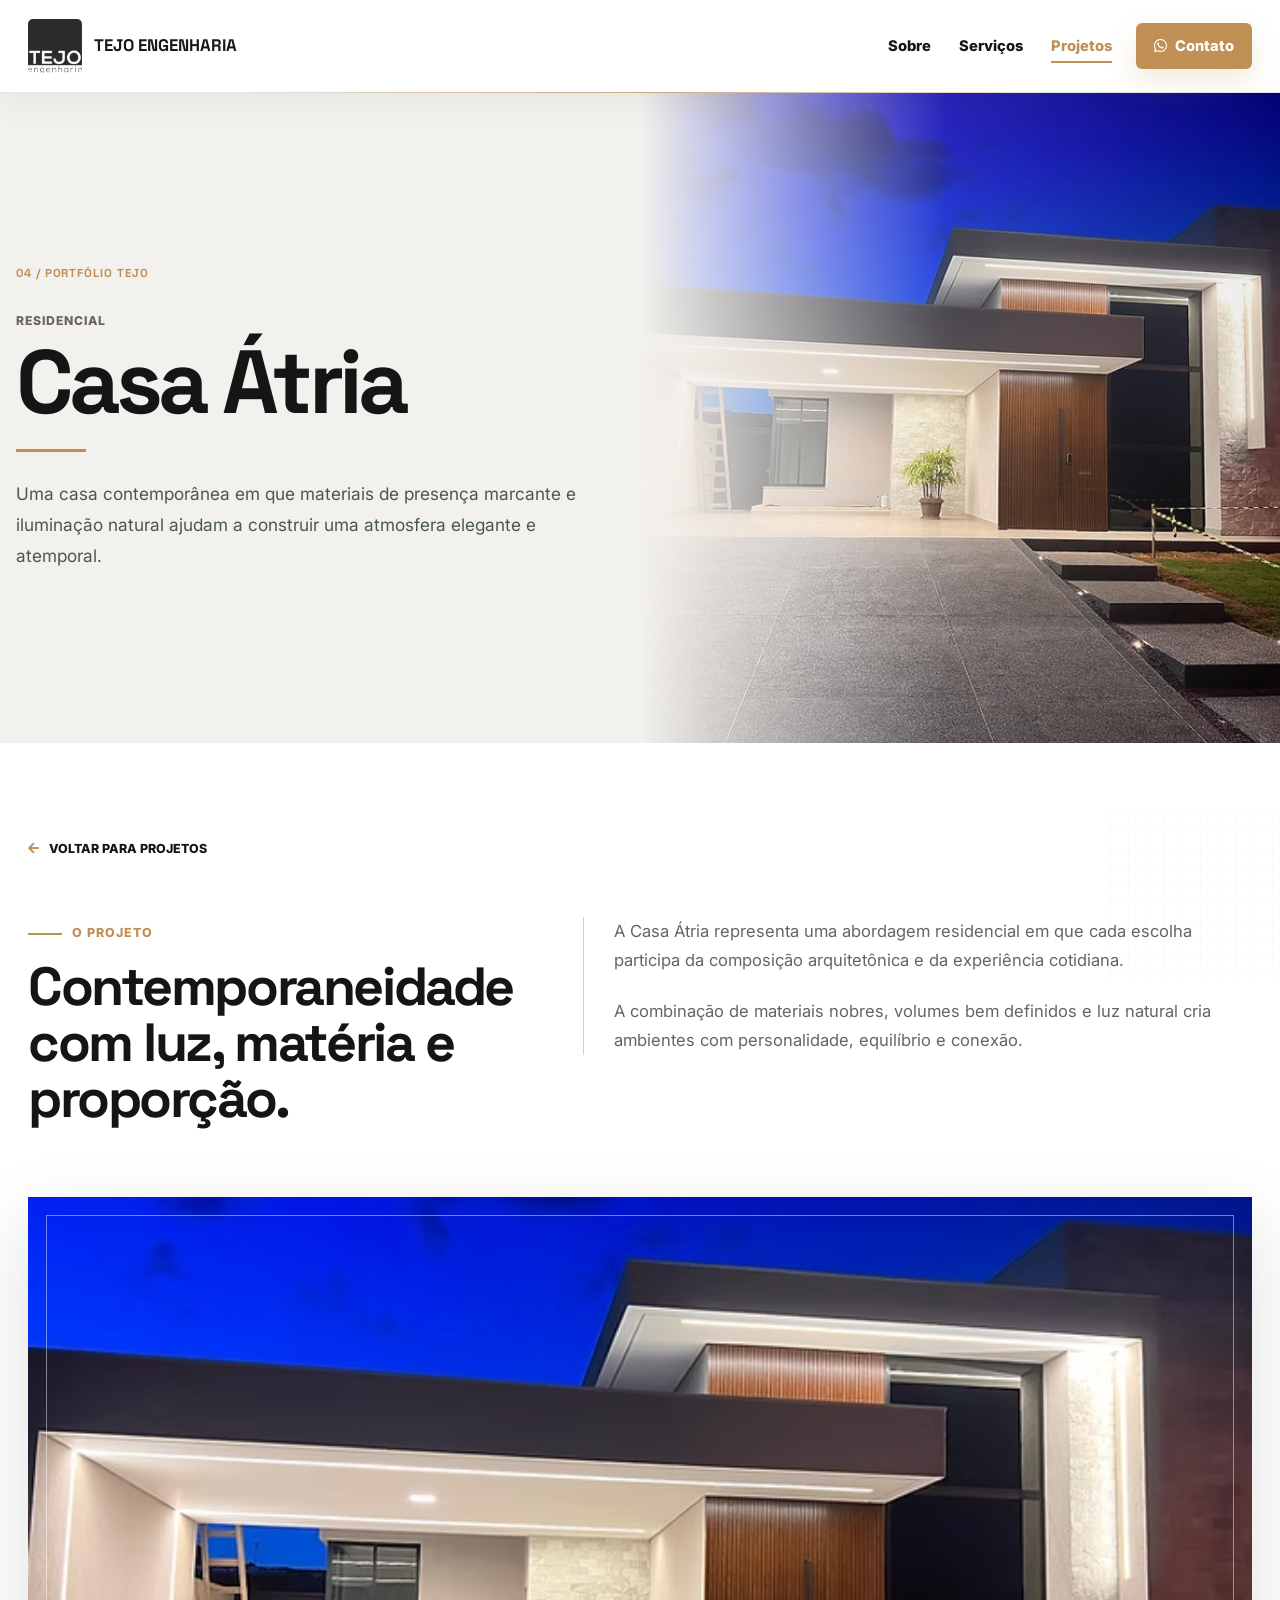
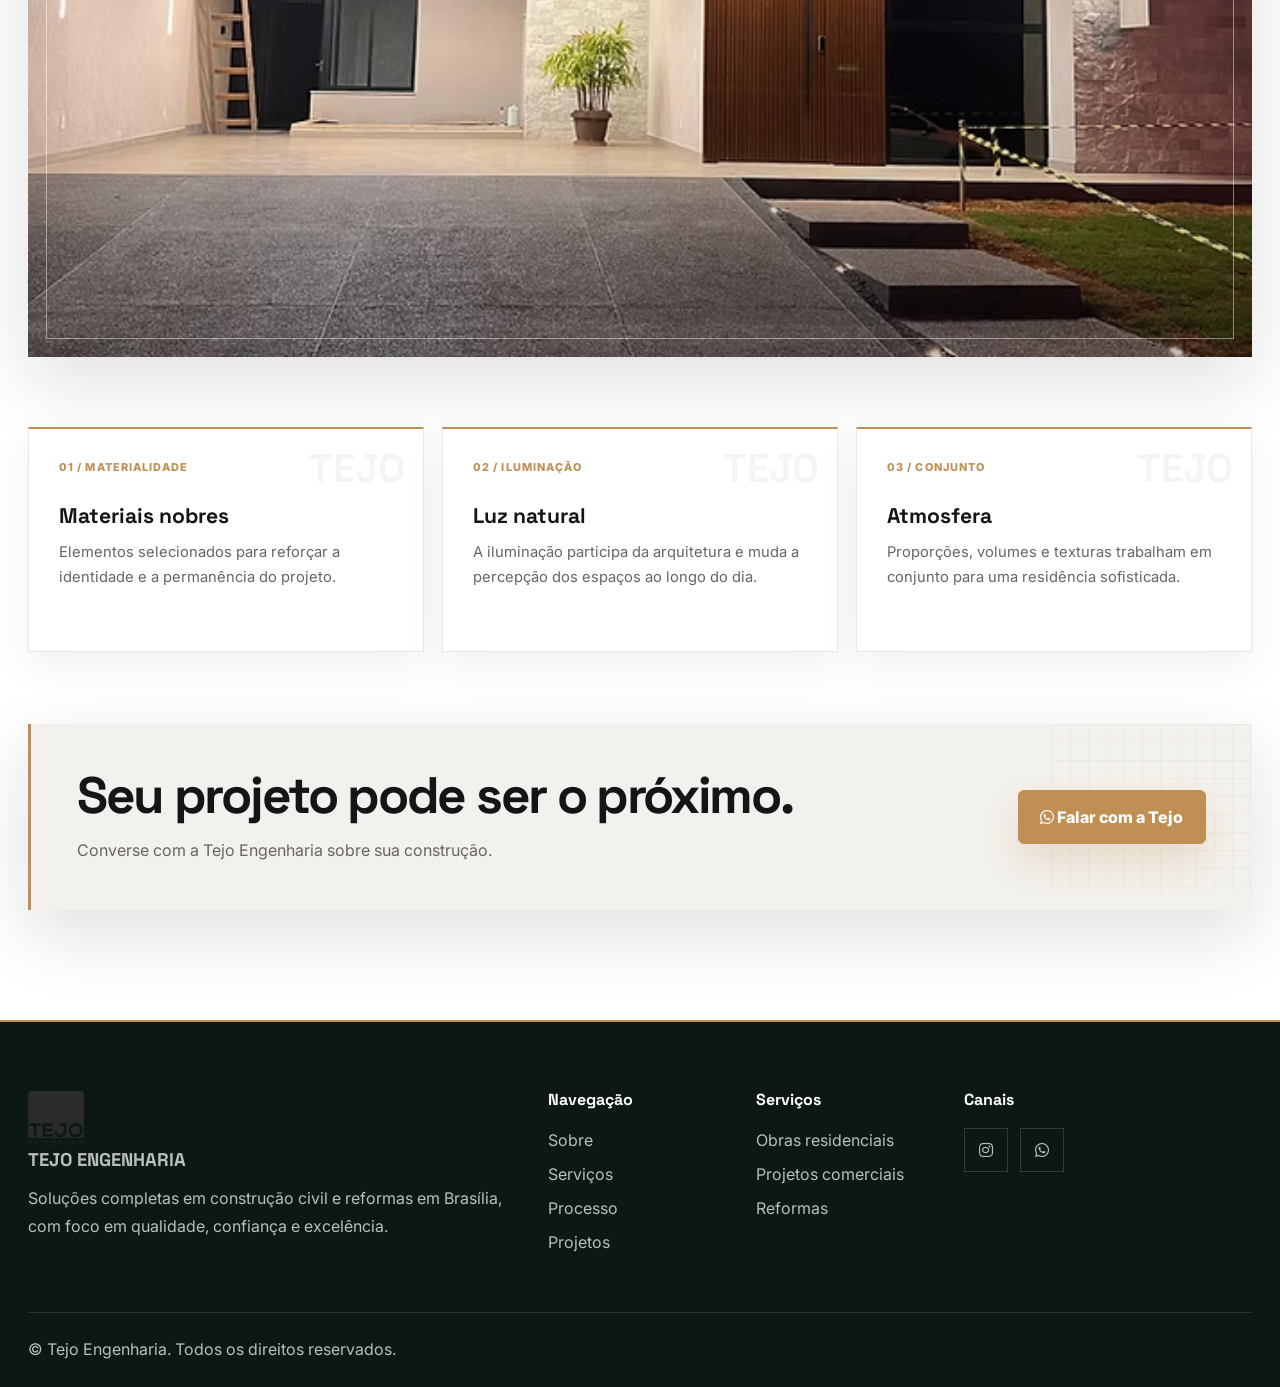
==== commit 9db01bc2: "Padroniza Casa Átria com layout TEJO das páginas de projeto" ====
--- a/projetos/casa-atria.html
+++ b/projetos/casa-atria.html
@@ -1,2 +1,6 @@
 <!DOCTYPE html>
-<html lang="pt-BR"><head><meta charset="utf-8"><meta name="viewport" content="width=device-width, initial-scale=1.0"><meta name="description" content="Casa Átria — projeto residencial apresentado pela Tejo Engenharia."><title>Casa Átria | Tejo Engenharia</title><link href="../img/logotejo.png" rel="icon"><link rel="preconnect" href="https://fonts.googleapis.com"><link rel="preconnect" href="https://fonts.gstatic.com" crossorigin><link href="https://fonts.googleapis.com/css2?family=Inter:wght@400;500;600;700;800&family=Space+Grotesk:wght@500;600;700&display=swap" rel="stylesheet"><link href="https://cdnjs.cloudflare.com/ajax/libs/font-awesome/5.15.4/css/all.min.css" rel="stylesheet"><link href="../css/bootstrap.min.css" rel="stylesheet"><link href="../css/style.css" rel="stylesheet"><link href="../css/project-pages.css" rel="stylesheet"></head><body class="project-page"><header class="site-header sticky-top"><div class="container"><nav class="navbar navbar-expand-lg navbar-light"><a href="../index.html#inicio" class="navbar-brand"><img src="../logotejo.png" alt="Tejo Engenharia" width="54" height="54"><span>Tejo Engenharia</span></a><button class="navbar-toggler" type="button" data-bs-toggle="collapse" data-bs-target="#navbarCollapse"><span class="navbar-toggler-icon"></span></button><div class="collapse navbar-collapse" id="navbarCollapse"><div class="navbar-nav ms-auto align-items-lg-center"><a href="../index.html#sobre" class="nav-link">Sobre</a><a href="../index.html#servicos" class="nav-link">Serviços</a><a href="../index.html#projetos" class="nav-link active">Projetos</a><a href="https://wa.me/556199322519?text=Ol%C3%A1%2C%20gostaria%20de%20mais%20informa%C3%A7%C3%B5es%20sobre%20a%20Tejo%20Engenharia." class="nav-link nav-link-cta" target="_blank"><i class="fab fa-whatsapp"></i> Contato</a></div></div></nav></div></header><main><section class="project-detail-hero"><div class="project-detail-hero-image"><img src="../img/project-4.png" alt="Casa Átria — Tejo Engenharia"></div><div class="container project-detail-hero-content"><div class="project-detail-hero-inner"><span class="project-detail-number">04 / Portfólio TEJO</span><span class="project-detail-category">Residencial</span><h1>Casa Átria</h1><p class="project-detail-hero-lead">Uma casa contemporânea em que materiais de presença marcante e iluminação natural ajudam a construir uma atmosfera elegante e atemporal.</p></div></div></section><section class="project-detail-main"><div class="container"><a class="project-back" href="../index.html#projetos"><i class="fas fa-arrow-left"></i> Voltar para projetos</a><div class="project-detail-intro"><div><span class="project-detail-kicker">O projeto</span><h2>Contemporaneidade com luz, matéria e proporção.</h2></div><div class="project-detail-copy"><p>A Casa Átria representa uma abordagem residencial em que cada escolha participa da composição arquitetônica e da experiência cotidiana.</p><p>A combinação de materiais nobres, volumes bem definidos e luz natural cria ambientes com personalidade, equilíbrio e conexão.</p></div></div><figure class="project-detail-image"><img src="../img/project-4.png" alt="Casa Átria" loading="lazy"></figure><div class="project-detail-grid"><article class="project-detail-card"><span>01 / MATERIALIDADE</span><h3>Materiais nobres</h3><p>Elementos selecionados para reforçar a identidade e a permanência do projeto.</p></article><article class="project-detail-card"><span>02 / ILUMINAÇÃO</span><h3>Luz natural</h3><p>A iluminação participa da arquitetura e muda a percepção dos espaços ao longo do dia.</p></article><article class="project-detail-card"><span>03 / CONJUNTO</span><h3>Atmósfera</h3><p>Proporções, volumes e texturas trabalham em conjunto para uma residência sofisticada.</p></article></div><div class="project-detail-cta"><div><h2>Seu projeto pode ser o próximo.</h2><p>Converse com a Tejo Engenharia sobre sua construção.</p></div><a class="btn btn-primary btn-lg" href="https://wa.me/556199322519?text=Ol%C3%A1%2C%20gostaria%20de%20conversar%20sobre%20um%20projeto%20com%20a%20Tejo%20Engenharia." target="_blank"><i class="fab fa-whatsapp"></i> Falar com a Tejo</a></div></div></section></main></body></html>
+<html lang="pt-BR">
+<head><meta charset="utf-8"><meta name="viewport" content="width=device-width, initial-scale=1.0"><meta name="description" content="Casa Átria — projeto residencial apresentado pela Tejo Engenharia."><title>Casa Átria | Tejo Engenharia</title><link href="../logotejo.png" rel="icon" type="image/png"><link rel="preconnect" href="https://fonts.googleapis.com"><link rel="preconnect" href="https://fonts.gstatic.com" crossorigin><link href="https://fonts.googleapis.com/css2?family=Inter:wght@400;500;600;700;800&family=Space+Grotesk:wght@500;600;700&display=swap" rel="stylesheet"><link href="https://cdnjs.cloudflare.com/ajax/libs/font-awesome/5.15.4/css/all.min.css" rel="stylesheet"><link href="https://cdn.jsdelivr.net/npm/bootstrap-icons@1.4.1/font/bootstrap-icons.css" rel="stylesheet"><link href="../css/bootstrap.min.css" rel="stylesheet"><link href="../css/style.css" rel="stylesheet"><link href="../css/project-pages.css" rel="stylesheet"></head>
+<body class="project-page"><header class="site-header sticky-top"><div class="container"><nav class="navbar navbar-expand-lg navbar-light" aria-label="Navegação principal"><a href="../index.html#inicio" class="navbar-brand"><img src="../logotejo.png" alt="Tejo Engenharia" width="54" height="54"><span>Tejo Engenharia</span></a><button class="navbar-toggler" type="button" data-bs-toggle="collapse" data-bs-target="#navbarCollapse" aria-controls="navbarCollapse" aria-expanded="false" aria-label="Abrir menu"><span class="navbar-toggler-icon"></span></button><div class="collapse navbar-collapse" id="navbarCollapse"><div class="navbar-nav ms-auto align-items-lg-center"><a href="../index.html#sobre" class="nav-item nav-link">Sobre</a><a href="../index.html#servicos" class="nav-item nav-link">Serviços</a><a href="../index.html#projetos" class="nav-item nav-link active">Projetos</a><a href="https://wa.me/556199322519?text=Ol%C3%A1%2C%20gostaria%20de%20mais%20informa%C3%A7%C3%B5es%20sobre%20a%20Tejo%20Engenharia." class="nav-item nav-link nav-link-cta" target="_blank" rel="noopener"><i class="fab fa-whatsapp"></i> Contato</a></div></div></nav></div></header>
+<main><section class="project-detail-hero"><div class="project-detail-hero-image"><img src="../img/project-4.png" alt="Casa Átria — Tejo Engenharia"></div><div class="container project-detail-hero-content"><div class="project-detail-hero-inner"><span class="project-detail-number">04 / Portfólio TEJO</span><span class="project-detail-category">Residencial</span><h1>Casa Átria</h1><p class="project-detail-hero-lead">Uma casa contemporânea em que materiais de presença marcante e iluminação natural ajudam a construir uma atmosfera elegante e atemporal.</p></div></div></section><section class="project-detail-main"><div class="container"><a class="project-back" href="../index.html#projetos"><i class="fas fa-arrow-left"></i> Voltar para projetos</a><div class="project-detail-intro"><div><span class="project-detail-kicker">O projeto</span><h2>Contemporaneidade com luz, matéria e proporção.</h2></div><div class="project-detail-copy"><p>A Casa Átria representa uma abordagem residencial em que cada escolha participa da composição arquitetônica e da experiência cotidiana.</p><p>A combinação de materiais nobres, volumes bem definidos e luz natural cria ambientes com personalidade, equilíbrio e conexão.</p></div></div><figure class="project-detail-image"><img src="../img/project-4.png" alt="Casa Átria" loading="lazy"></figure><div class="project-detail-grid"><article class="project-detail-card"><span>01 / MATERIALIDADE</span><h3>Materiais nobres</h3><p>Elementos selecionados para reforçar a identidade e a permanência do projeto.</p></article><article class="project-detail-card"><span>02 / ILUMINAÇÃO</span><h3>Luz natural</h3><p>A iluminação participa da arquitetura e muda a percepção dos espaços ao longo do dia.</p></article><article class="project-detail-card"><span>03 / CONJUNTO</span><h3>Atmosfera</h3><p>Proporções, volumes e texturas trabalham em conjunto para uma residência sofisticada.</p></article></div><div class="project-detail-cta"><div><h2>Seu projeto pode ser o próximo.</h2><p>Converse com a Tejo Engenharia sobre sua construção.</p></div><a class="btn btn-primary btn-lg" href="https://wa.me/556199322519?text=Ol%C3%A1%2C%20gostaria%20de%20conversar%20sobre%20um%20projeto%20com%20a%20Tejo%20Engenharia." target="_blank" rel="noopener"><i class="fab fa-whatsapp"></i> Falar com a Tejo</a></div></div></section></main>
+<footer class="site-footer"><div class="container"><div class="row g-4"><div class="col-lg-5"><a href="../index.html#inicio" class="footer-brand"><img src="../logotejo.png" alt="Tejo Engenharia" width="56" height="56"><span>Tejo Engenharia</span></a><p>Soluções completas em construção civil e reformas em Brasília, com foco em qualidade, confiança e excelência.</p></div><div class="col-6 col-lg-2"><h3>Navegação</h3><a href="../index.html#sobre">Sobre</a><a href="../index.html#servicos">Serviços</a><a href="../index.html#processo">Processo</a><a href="../index.html#projetos">Projetos</a></div><div class="col-6 col-lg-2"><h3>Serviços</h3><span>Obras residenciais</span><span>Projetos comerciais</span><span>Reformas</span></div><div class="col-lg-3"><h3>Canais</h3><div class="footer-social"><a href="https://www.instagram.com/tejoengenharia" target="_blank" rel="noopener" aria-label="Instagram"><i class="fab fa-instagram"></i></a><a href="https://wa.me/556199322519?text=Olá,%20gostaria%20de%20mais%20informações!" target="_blank" rel="noopener" aria-label="WhatsApp"><i class="fab fa-whatsapp"></i></a></div></div></div><div class="footer-bottom"><span>&copy; Tejo Engenharia. Todos os direitos reservados.</span></div></div></footer><script src="https://cdn.jsdelivr.net/npm/bootstrap@5.0.0/dist/js/bootstrap.bundle.min.js"></script></body></html>
--- a/css/style.css
+++ b/css/style.css
@@ -9,2901 +9,95 @@
     --tejo-shadow: 0 24px 70px rgba(21, 21, 21, 0.13);
 }
 
-* {
-    letter-spacing: 0;
-}
-
-html {
-    scroll-padding-top: 88px;
-}
-
-body {
-    color: var(--tejo-muted);
-    font-family: "Inter", Arial, sans-serif;
-    background: #fff;
-}
-
-h1,
-h2,
-h3,
-h4,
-h5,
-h6,
-.navbar-brand {
-    color: var(--tejo-ink);
-    font-family: "Space Grotesk", "Inter", sans-serif;
-    font-weight: 700;
-}
-
-p {
-    line-height: 1.75;
-}
-
-a,
-button,
-.btn {
-    transition: color .25s ease, background-color .25s ease, border-color .25s ease, box-shadow .25s ease, transform .25s ease;
-}
-
-a:focus-visible,
-button:focus-visible,
-.btn:focus-visible,
-video:focus-visible {
-    outline: 3px solid rgba(201, 135, 75, 0.55);
-    outline-offset: 4px;
-}
-
-#spinner {
-    opacity: 0;
-    visibility: hidden;
-    transition: opacity .45s ease-out, visibility 0s linear .45s;
-    z-index: 99999;
-}
-
-#spinner.show {
-    opacity: 1;
-    visibility: visible;
-    transition: opacity .45s ease-out, visibility 0s linear 0s;
-}
-
-#spinner .spinner-grow {
-    color: var(--tejo-gold) !important;
-    width: 3rem;
-    height: 3rem;
-}
-
-.section-padding {
-    padding: 110px 0;
-}
-
-.section-eyebrow {
-    color: var(--tejo-gold);
-    display: inline-flex;
-    align-items: center;
-    gap: 10px;
-    font-size: .78rem;
-    font-weight: 800;
-    letter-spacing: 0;
-    margin-bottom: 16px;
-    text-transform: uppercase;
-}
-
-.section-eyebrow::before {
-    background: var(--tejo-copper);
-    content: "";
-    display: inline-block;
-    height: 2px;
-    width: 34px;
-}
-
-.section-heading {
-    max-width: 760px;
-    margin: 0 auto 46px;
-}
-
-.section-heading h2,
-.section-copy h2,
-.values-section h2,
-.founder-copy h2,
-.cta-panel h2 {
-    font-size: 3.2rem;
-    line-height: 1.05;
-}
-
-.btn {
-    border-radius: 6px;
-    font-weight: 800;
-    padding: .85rem 1.35rem;
-}
-
-.btn-lg {
-    font-size: 1rem;
-}
-
-.btn-primary {
-    background: var(--tejo-gold);
-    border-color: var(--tejo-gold);
-    box-shadow: 0 18px 35px rgba(191, 143, 84, .20);
-}
-
-.btn-primary:hover,
-.btn-primary:focus {
-    background: var(--tejo-ink);
-    border-color: var(--tejo-gold-dark);
-    transform: translateY(-2px);
-}
-
-.btn-outline-dark {
-    color: var(--tejo-ink);
-    border-color: rgba(18, 32, 31, .26);
-}
-
-.btn-outline-dark:hover {
-    background: var(--tejo-ink);
-    border-color: var(--tejo-ink);
-    transform: translateY(-2px);
-}
-
-.btn-icon,
-.btn-square,
-.btn-sm-square,
-.btn-lg-square {
-    align-items: center;
-    border-radius: 6px;
-    display: inline-flex;
-    justify-content: center;
-}
-
-.btn-icon {
-    height: 52px;
-    padding: 0;
-    width: 52px;
-}
-
-.btn-lg-square {
-    height: 48px;
-    padding: 0;
-    width: 48px;
-}
-
-.site-header {
-    background: rgba(255, 255, 255, .94);
-    backdrop-filter: blur(18px);
-    border-bottom: 1px solid rgba(21, 21, 21, .08);
-    box-shadow: 0 10px 35px rgba(21, 21, 21, .05);
-    top: 0;
-    z-index: 1030;
-}
-
-.container {
-    max-width: min(100% - 32px, 1320px);
-}
-
-.navbar {
-    padding: 14px 0;
-}
-
-.navbar-brand {
-    align-items: center;
-    display: inline-flex;
-    gap: 12px;
-    font-size: 1.05rem;
-    text-transform: uppercase;
-}
-
-.navbar-brand img,
-.footer-brand img {
-    border-radius: 5px;
-    object-fit: contain;
-}
-
-.navbar-toggler {
-    border: 1px solid var(--tejo-line);
-    border-radius: 6px;
-    padding: .55rem .7rem;
-}
-
-.navbar .navbar-nav .nav-link {
-    color: var(--tejo-ink);
-    font-size: .92rem;
-    font-weight: 800;
-    margin-left: 28px;
-    padding: 10px 0;
-    position: relative;
-}
-
-.navbar .navbar-nav .nav-link::after {
-    background: var(--tejo-copper);
-    bottom: 4px;
-    content: "";
-    height: 2px;
-    left: 0;
-    position: absolute;
-    transform: scaleX(0);
-    transform-origin: right;
-    transition: transform .25s ease;
-    width: 100%;
-}
-
-.navbar .navbar-nav .nav-link:hover::after,
-.navbar .navbar-nav .nav-link.active::after {
-    transform: scaleX(1);
-    transform-origin: left;
-}
-
-.navbar .navbar-nav .nav-link:hover,
-.navbar .navbar-nav .nav-link.active {
-    color: var(--tejo-gold);
-}
-
-.navbar .navbar-nav .nav-link-cta {
-    align-items: center;
-    background: var(--tejo-gold);
-    border-radius: 6px;
-    color: #fff;
-    display: inline-flex;
-    gap: 8px;
-    margin-left: 24px;
-    padding: 12px 18px;
-}
-
-.navbar .navbar-nav .nav-link-cta::after {
-    display: none;
-}
-
-.navbar .navbar-nav .nav-link-cta:hover {
-    background: var(--tejo-ink);
-    color: #fff;
-}
-
-.hero-section {
-    background:
-        linear-gradient(105deg, rgba(243, 241, 237, .97) 0%, rgba(243, 241, 237, .86) 48%, rgba(191, 143, 84, .13) 100%),
-        url("../img/tejocasa.jpg") center/cover no-repeat;
-    overflow: clip;
-    padding: 122px 0 86px;
-    position: relative;
-}
-
-.hero-section::after {
-    background: rgba(255, 255, 255, .78);
-    content: "";
-    inset: 0;
-    pointer-events: none;
-    position: absolute;
-}
-
-.hero-section .container {
-    position: relative;
-    z-index: 1;
-}
-
-.hero-copy h1 {
-    font-size: 5.2rem;
-    line-height: .96;
-    margin-bottom: 24px;
-    max-width: 780px;
-}
-
-.hero-copy p {
-    color: #495653;
-    font-size: 1.13rem;
-    margin-bottom: 30px;
-    max-width: 620px;
-}
-
-.hero-actions {
-    display: flex;
-    flex-wrap: wrap;
-    gap: 14px;
-}
-
-.hero-actions .btn,
-.cta-panel .btn {
-    align-items: center;
-    display: inline-flex;
-    gap: 10px;
-}
-
-.hero-media {
-    isolation: isolate;
-    min-height: 520px;
-    overflow: clip;
-    position: relative;
-}
-
-.hero-media::before {
-    background: rgba(191, 143, 84, 0.10);
-    border: 1px solid rgba(191, 143, 84, 0.45);
-    content: "";
-    height: 82%;
-    position: absolute;
-    right: -28px;
-    top: 44px;
-    width: 54%;
-    z-index: 1;
-}
-
-.architectural-build {
-    background: rgba(255, 255, 255, .82);
-    border: 1px solid rgba(21, 21, 21, .10);
-    box-shadow: 0 20px 60px rgba(21, 21, 21, .11);
-    height: 300px;
-    left: 0;
-    overflow: hidden;
-    position: absolute;
-    top: 0;
-    width: min(74%, 430px);
-    z-index: 2;
-}
-
-.blueprint-grid {
-    background-image:
-        linear-gradient(rgba(191, 143, 84, .08) 1px, transparent 1px),
-        linear-gradient(90deg, rgba(191, 143, 84, .08) 1px, transparent 1px);
-    background-size: 22px 22px;
-    inset: 0;
-    opacity: .9;
-    position: absolute;
-}
-
-.architectural-build svg {
-    height: 100%;
-    inset: 0;
-    padding: 18px;
-    position: absolute;
-    width: 100%;
-}
-
-.architectural-build .draw {
-    animation: drawLine 5.8s ease-in-out infinite;
-    fill: none;
-    stroke: var(--tejo-gold-dark);
-    stroke-dasharray: 720;
-    stroke-dashoffset: 720;
-    stroke-linecap: round;
-    stroke-linejoin: round;
-    stroke-width: 5;
-}
-
-.architectural-build .draw-delay-2 { animation-delay: .25s; }
-.architectural-build .draw-delay-3 { animation-delay: .55s; }
-.architectural-build .draw-delay-4 { animation-delay: .8s; }
-.architectural-build .draw-delay-5 { animation-delay: 1.05s; }
-.architectural-build .draw-delay-6 { animation-delay: 1.3s; }
-.architectural-build .draw-delay-7 { animation-delay: 1.55s; }
-.architectural-build .draw-delay-8 { animation-delay: 1.8s; opacity: .45; }
-
-.architectural-build .pin {
-    animation: pinPulse 5.8s ease-in-out infinite;
-    fill: var(--tejo-copper);
-    opacity: 0;
-}
-
-.architectural-build .pin-1 { animation-delay: 1.4s; }
-.architectural-build .pin-2 { animation-delay: 1.8s; }
-.architectural-build .pin-3 { animation-delay: 2.2s; }
-
-.build-label {
-    background: var(--tejo-ink);
-    color: #fff;
-    font-size: .67rem;
-    font-weight: 800;
-    padding: 6px 8px;
-    position: absolute;
-    text-transform: uppercase;
-}
-
-.build-label-idea {
-    bottom: 18px;
-    left: 18px;
-}
-
-.build-label-project {
-    left: 48%;
-    top: 18px;
-    transform: translateX(-50%);
-}
-
-.build-label-result {
-    bottom: 18px;
-    right: 18px;
-}
-
-@keyframes drawLine {
-    0% {
-        opacity: .18;
-        stroke-dashoffset: 720;
-    }
-    32%,
-    72% {
-        opacity: 1;
-        stroke-dashoffset: 0;
-    }
-    100% {
-        opacity: .26;
-        stroke-dashoffset: -720;
-    }
-}
-
-@keyframes pinPulse {
-    0%,
-    24% {
-        opacity: 0;
-        transform: scale(.8);
-    }
-    36%,
-    76% {
-        opacity: 1;
-        transform: scale(1);
-    }
-    100% {
-        opacity: 0;
-        transform: scale(1.2);
-    }
-}
-
-.header-carousel {
-    contain: paint;
-    box-shadow: var(--tejo-shadow);
-    margin-left: auto;
-    max-width: 560px;
-    overflow: hidden;
-    position: relative;
-    top: 170px;
-}
-
-.header-carousel.owl-carousel,
-.header-carousel .owl-stage-outer {
-    contain: paint;
-    overflow: hidden;
-    width: 100%;
-}
-
-.header-carousel img {
-    aspect-ratio: 4 / 3;
-    display: block;
-    height: auto;
-    object-fit: cover;
-    width: 100%;
-}
-
-.header-carousel-static img:not(:first-child) {
-    display: none;
-}
-
-.header-carousel-static {
-    display: block !important;
-}
-
-.header-carousel .owl-dots {
-    bottom: 22px;
-    display: flex;
-    gap: 8px;
-    left: 26px;
-    position: absolute;
-}
-
-.header-carousel .owl-dot {
-    background: rgba(255,255,255,.7) !important;
-    border: 0;
-    height: 9px;
-    width: 9px;
-}
-
-.header-carousel .owl-dot.active {
-    background: #fff !important;
-    width: 30px;
-}
-
-.hero-badge {
-    background: #fff;
-    bottom: -4px;
-    box-shadow: 0 18px 45px rgba(21, 21, 21, .16);
-    left: 0;
-    max-width: 270px;
-    padding: 22px;
-    position: absolute;
-}
-
-.hero-badge span {
-    color: var(--tejo-copper);
-    display: block;
-    font-size: .82rem;
-    font-weight: 800;
-    margin-bottom: 4px;
-    text-transform: uppercase;
-}
-
-.hero-badge strong {
-    color: var(--tejo-ink);
-    display: block;
-    font-family: "Space Grotesk", sans-serif;
-    font-size: 1.25rem;
-    line-height: 1.18;
-}
-
-.trust-strip {
-    background: var(--tejo-ink);
-    overflow: clip;
-    padding: 26px 0;
-}
-
-.trust-grid {
-    display: grid;
-    gap: 18px;
-    grid-template-columns: repeat(4, 1fr);
-}
-
-.trust-item {
-    align-items: center;
-    color: #fff;
-    display: flex;
-    gap: 14px;
-    justify-content: center;
-    min-height: 74px;
-}
-
-.trust-item i {
-    align-items: center;
-    background: rgba(255,255,255,.1);
-    color: var(--tejo-copper);
-    display: inline-flex;
-    height: 46px;
-    justify-content: center;
-    width: 46px;
-}
-
-.trust-item span {
-    font-family: "Space Grotesk", sans-serif;
-    font-size: 1.1rem;
-    font-weight: 700;
-}
-
-.about-section {
-    background: #fff;
-    overflow: clip;
-    position: relative;
-}
-
-.about-section::before,
-.services-section::before,
-.projects-section::before {
-    border: 1px solid rgba(191, 143, 84, .10);
-    content: "";
-    height: 180px;
-    pointer-events: none;
-    position: absolute;
-    right: max(24px, calc((100vw - 1320px) / 2));
-    top: 80px;
-    width: 180px;
-}
-
-.about-section::after,
-.services-section::after,
-.projects-section::after {
-    background:
-        linear-gradient(90deg, rgba(191, 143, 84, .08) 1px, transparent 1px),
-        linear-gradient(rgba(191, 143, 84, .08) 1px, transparent 1px);
-    background-size: 18px 18px;
-    content: "";
-    height: 150px;
-    opacity: .55;
-    pointer-events: none;
-    position: absolute;
-    right: max(48px, calc((100vw - 1260px) / 2));
-    top: 104px;
-    width: 150px;
-}
-
-.image-composition {
-    display: grid;
-    gap: 22px;
-    grid-template-columns: 1fr 1fr;
-}
-
-.image-composition img {
-    box-shadow: 0 18px 45px rgba(21, 21, 21, .12);
-    height: 560px;
-    object-fit: cover;
-    width: 100%;
-}
-
-.image-stack {
-    align-self: end;
-}
-
-.image-stack img {
-    height: 420px;
-}
-
-.composition-caption {
-    align-items: center;
-    background: var(--tejo-ink);
-    color: #fff;
-    display: flex;
-    min-height: 124px;
-    padding: 24px;
-}
-
-.composition-caption span {
-    font-family: "Space Grotesk", sans-serif;
-    font-size: 1.3rem;
-    font-weight: 700;
-    line-height: 1.2;
-}
-
-.section-copy p {
-    font-size: 1.04rem;
-}
-
-.about-highlights {
-    display: grid;
-    gap: 16px;
-    margin: 28px 0;
-}
-
-.about-highlights div {
-    border-left: 3px solid var(--tejo-copper);
-    padding-left: 18px;
-}
-
-.about-highlights strong,
-.about-highlights span {
-    display: block;
-}
-
-.about-highlights strong {
-    color: var(--tejo-ink);
-    font-family: "Space Grotesk", sans-serif;
-    font-size: 1.2rem;
-    margin-bottom: 5px;
-}
-
-.social-actions {
-    display: flex;
-    gap: 12px;
-}
-
-.services-section {
-    background: var(--tejo-stone);
-    overflow: clip;
-    position: relative;
-}
-
-.service-card {
-    background: #fff;
-    border: 1px solid rgba(21, 21, 21, .08);
-    box-shadow: 0 14px 40px rgba(21, 21, 21, .06);
-    height: 100%;
-    min-height: 286px;
-    padding: 30px;
-    position: relative;
-    overflow: hidden;
-}
-
-.service-card::after {
-    background:
-        linear-gradient(90deg, rgba(191, 143, 84, .12) 1px, transparent 1px),
-        linear-gradient(rgba(191, 143, 84, .12) 1px, transparent 1px);
-    background-size: 16px 16px;
-    bottom: -48px;
-    content: "";
-    height: 110px;
-    opacity: 0;
-    position: absolute;
-    right: -34px;
-    transition: opacity .25s ease, transform .25s ease;
-    width: 130px;
-}
-
-.service-card:hover {
-    border-color: rgba(201, 135, 75, .5);
-    box-shadow: 0 24px 65px rgba(21, 21, 21, .12);
-    transform: translateY(-6px);
-}
-
-.service-card:hover::after {
-    opacity: .45;
-    transform: translate(-12px, -10px);
-}
-
-.service-card i {
-    align-items: center;
-    background: rgba(191, 143, 84, .08);
-    color: var(--tejo-gold);
-    display: inline-flex;
-    font-size: 1.35rem;
-    height: 54px;
-    justify-content: center;
-    margin-bottom: 26px;
-    width: 54px;
-}
-
-.service-card h3,
-.value-item h3 {
-    font-size: 1.32rem;
-    margin-bottom: 14px;
-}
-
-.service-card p,
-.value-item p {
-    margin-bottom: 0;
-}
-
-.values-section {
-    background: #fff;
-    overflow: clip;
-}
-
-.value-list {
-    border-top: 1px solid var(--tejo-line);
-}
-
-.value-item {
-    border-bottom: 1px solid var(--tejo-line);
-    display: grid;
-    gap: 24px;
-    grid-template-columns: 70px 1fr;
-    padding: 26px 0;
-}
-
-.value-item span {
-    color: var(--tejo-copper);
-    font-family: "Space Grotesk", sans-serif;
-    font-size: 1.35rem;
-    font-weight: 700;
-}
-
-.projects-section {
-    background: #f9faf9;
-    overflow: clip;
-    position: relative;
-}
-
-.project-showcase {
-    display: grid;
-    gap: 22px;
-    grid-template-columns: minmax(290px, .78fr) 1.22fr;
-}
-
-.project-video {
-    background: var(--tejo-ink);
-    min-height: 100%;
-}
-
-.project-video video {
-    display: block;
-    height: 100%;
-    max-height: 780px;
-    min-height: 520px;
-    object-fit: cover;
-    width: 100%;
-}
-
-.project-gallery {
-    display: grid;
-    gap: 18px;
-    grid-template-columns: repeat(3, 1fr);
-}
-
-.project-item {
-    background: var(--tejo-ink);
-    color: #fff;
-    display: block;
-    min-height: 250px;
-    overflow: hidden;
-    position: relative;
-}
-
-.project-item::after {
-    background: linear-gradient(180deg, rgba(18, 32, 31, 0) 35%, rgba(21, 21, 21, .82) 100%);
-    content: "";
-    inset: 0;
-    position: absolute;
-}
-
-.project-item img {
-    height: 100%;
-    object-fit: cover;
-    transition: transform .5s ease;
-    width: 100%;
-}
-
-.project-item span {
-    bottom: 20px;
-    color: #fff;
-    font-family: "Space Grotesk", sans-serif;
-    font-weight: 700;
-    left: 20px;
-    position: absolute;
-    right: 20px;
-    z-index: 1;
-}
-
-.process-section {
-    background: linear-gradient(180deg, #fff 0%, #f8faf9 100%);
-    overflow: clip;
-    position: relative;
-}
-
-.process-section::before {
-    background:
-        linear-gradient(90deg, rgba(191, 143, 84, .07) 1px, transparent 1px),
-        linear-gradient(rgba(191, 143, 84, .07) 1px, transparent 1px);
-    background-size: 28px 28px;
-    content: "";
-    inset: 34px 0 auto 0;
-    height: 220px;
-    pointer-events: none;
-    position: absolute;
-}
-
-.process-track {
-    counter-reset: process;
-    display: grid;
-    gap: 22px;
-    grid-template-columns: repeat(5, minmax(0, 1fr));
-    position: relative;
-}
-
-.process-track::before {
-    background: linear-gradient(90deg, transparent 0, var(--tejo-copper) 12%, var(--tejo-gold) 88%, transparent 100%);
-    content: "";
-    height: 2px;
-    left: 4%;
-    opacity: .45;
-    position: absolute;
-    right: 4%;
-    top: 35px;
-}
-
-.process-step {
-    background: rgba(255, 255, 255, .92);
-    border: 1px solid rgba(21, 21, 21, .10);
-    box-shadow: 0 14px 44px rgba(21, 21, 21, .06);
-    min-height: 240px;
-    padding: 78px 22px 24px;
-    position: relative;
-}
-
-.process-step::before {
-    animation: stepPulse 4.8s ease-in-out infinite;
-    background: #fff;
-    border: 2px solid var(--tejo-gold);
-    box-shadow: 0 0 0 8px rgba(191, 143, 84, .08);
-    content: "";
-    height: 18px;
-    left: 22px;
-    position: absolute;
-    top: 27px;
-    width: 18px;
-}
-
-.process-step:nth-child(2)::before { animation-delay: .35s; }
-.process-step:nth-child(3)::before { animation-delay: .7s; }
-.process-step:nth-child(4)::before { animation-delay: 1.05s; }
-.process-step:nth-child(5)::before { animation-delay: 1.4s; }
-
-@keyframes stepPulse {
-    0%,
-    100% {
-        transform: scale(1);
-    }
-    50% {
-        transform: scale(1.18);
-    }
-}
-
-.process-step span {
-    color: var(--tejo-copper);
-    font-family: "Space Grotesk", sans-serif;
-    font-size: .82rem;
-    font-weight: 800;
-    position: absolute;
-    right: 22px;
-    top: 24px;
-}
-
-.process-step h3 {
-    font-size: 1.28rem;
-    margin-bottom: 12px;
-}
-
-.process-step p {
-    margin: 0;
-}
-
-.project-item:hover {
-    color: #fff;
-}
-
-.project-item:hover img {
-    transform: scale(1.08);
-}
-
-.founder-section {
-    background: var(--tejo-ink);
-    color: rgba(255, 255, 255, .76);
-    overflow: clip;
-}
-
-.founder-panel {
-    align-items: center;
-    display: grid;
-    gap: 52px;
-    grid-template-columns: 360px 1fr;
-}
-
-.founder-image img {
-    box-shadow: 0 22px 70px rgba(0, 0, 0, .28);
-    object-fit: cover;
-    width: 100%;
-}
-
-.founder-copy h2 {
-    color: #fff;
-}
-
-.founder-copy .section-eyebrow,
-.cta-panel .section-eyebrow {
-    color: var(--tejo-copper);
-}
-
-.founder-copy p {
-    color: rgba(255, 255, 255, .76);
-    font-size: 1.04rem;
-    max-width: 780px;
-}
-
-.cta-section {
-    background: var(--tejo-stone);
-    overflow: clip;
-    padding: 78px 0;
-}
-
-.cta-panel {
-    align-items: center;
-    background: #fff;
-    box-shadow: var(--tejo-shadow);
-    display: flex;
-    gap: 32px;
-    justify-content: space-between;
-    padding: 46px;
-}
-
-.cta-panel h2 {
-    margin-bottom: 14px;
-}
-
-.cta-panel p {
-    margin-bottom: 0;
-    max-width: 720px;
-}
-
-.site-footer {
-    background: #0c1716;
-    color: rgba(255, 255, 255, .72);
-    overflow: clip;
-    padding: 68px 0 26px;
-}
-
-.footer-brand {
-    align-items: center;
-    color: #fff;
-    display: inline-flex;
-    font-family: "Space Grotesk", sans-serif;
-    font-size: 1.15rem;
-    font-weight: 700;
-    gap: 12px;
-    margin-bottom: 22px;
-    text-transform: uppercase;
-}
-
-.footer-brand:hover {
-    color: #fff;
-}
-
-.site-footer h3 {
-    color: #fff;
-    font-size: 1rem;
-    margin-bottom: 18px;
-}
-
-.site-footer a,
-.site-footer span {
-    color: rgba(255, 255, 255, .72);
-    display: block;
-    margin-bottom: 10px;
-}
-
-.site-footer a:hover {
-    color: #fff;
-}
-
-.footer-social {
-    display: flex;
-    gap: 12px;
-}
-
-.footer-social a {
-    align-items: center;
-    border: 1px solid rgba(255, 255, 255, .16);
-    display: inline-flex;
-    height: 44px;
-    justify-content: center;
-    margin: 0;
-    width: 44px;
-}
-
-.footer-social a:hover {
-    background: var(--tejo-gold);
-    border-color: var(--tejo-gold);
-}
-
-.footer-bottom {
-    border-top: 1px solid rgba(255, 255, 255, .1);
-    margin-top: 48px;
-    padding-top: 24px;
-}
-
-.footer-bottom span {
-    margin: 0;
-}
-
-.back-to-top {
-    background: var(--tejo-gold);
-    border: 0;
-    bottom: 32px;
-    box-shadow: 0 15px 35px rgba(21, 21, 21, .20);
-    color: #fff;
-    display: none;
-    position: fixed;
-    right: 32px;
-    z-index: 99;
-}
-
-.back-to-top:hover {
-    background: var(--tejo-ink);
-    color: #fff;
-    transform: translateY(-3px);
-}
-
-@media (max-width: 1199.98px) {
-    .hero-copy h1 {
-        font-size: 4.35rem;
-    }
-
-    .section-heading h2,
-    .section-copy h2,
-    .values-section h2,
-    .founder-copy h2,
-    .cta-panel h2 {
-        font-size: 2.8rem;
-    }
-
-    .hero-media {
-        min-height: 470px;
-    }
-
-    .project-gallery {
-        grid-template-columns: repeat(2, 1fr);
-    }
-
-    .process-track {
-        grid-template-columns: repeat(3, minmax(0, 1fr));
-    }
-
-    .process-track::before {
-        display: none;
-    }
-}
-
-@media (max-width: 991.98px) {
-    .section-padding {
-        padding: 82px 0;
-    }
-
-    .hero-copy h1 {
-        font-size: 4rem;
-    }
-
-    .section-heading h2,
-    .section-copy h2,
-    .values-section h2,
-    .founder-copy h2,
-    .cta-panel h2 {
-        font-size: 2.55rem;
-    }
-
-    .navbar-collapse {
-        background: #fff;
-        border-top: 1px solid var(--tejo-line);
-        margin-top: 14px;
-        padding: 12px 0 4px;
-    }
-
-    .navbar .navbar-nav .nav-link,
-    .navbar .navbar-nav .nav-link-cta {
-        margin-left: 0;
-        margin-top: 4px;
-        padding: 12px 14px;
-    }
-
-    .navbar .navbar-nav .nav-link::after {
-        display: none;
-    }
-
-    .hero-section {
-        padding-top: 98px;
-    }
-
-    .hero-media {
-        min-height: auto;
-        padding-top: 0;
-    }
-
-    .hero-media::before {
-        right: -12px;
-        top: 24px;
-    }
-
-    .header-carousel {
-        max-width: 100%;
-        top: 0;
-    }
-
-    .architectural-build {
-        height: 260px;
-        margin-bottom: 18px;
-        position: relative;
-        width: 100%;
-    }
-
-    .project-showcase,
-    .founder-panel {
-        grid-template-columns: 1fr;
-    }
-
-    .process-track {
-        grid-template-columns: repeat(2, minmax(0, 1fr));
-    }
-
-    .project-video video {
-        max-height: none;
-        min-height: 420px;
-    }
-
-    .founder-image {
-        max-width: 360px;
-    }
-
-    .cta-panel {
-        align-items: flex-start;
-        flex-direction: column;
-    }
-}
-
-@media (max-width: 767.98px) {
-    .section-padding {
-        padding: 68px 0;
-    }
-
-    .about-section::before,
-    .about-section::after,
-    .services-section::before,
-    .services-section::after,
-    .projects-section::before,
-    .projects-section::after {
-        display: none;
-    }
-
-    .navbar-brand span {
-        font-size: .95rem;
-    }
-
-    .hero-section {
-        padding: 78px 0 56px;
-    }
-
-    .hero-copy h1 {
-        font-size: 2.6rem;
-    }
-
-    .section-heading h2,
-    .section-copy h2,
-    .values-section h2,
-    .founder-copy h2,
-    .cta-panel h2 {
-        font-size: 2.15rem;
-    }
-
-    .hero-copy p {
-        font-size: 1rem;
-    }
-
-    .hero-actions .btn,
-    .cta-panel .btn {
-        justify-content: center;
-        width: 100%;
-    }
-
-    .hero-media::before {
-        display: none;
-    }
-
-    .hero-badge {
-        margin-top: 16px;
-        max-width: 100%;
-        position: static;
-    }
-
-    .trust-grid {
-        grid-template-columns: repeat(2, 1fr);
-    }
-
-    .trust-item {
-        justify-content: flex-start;
-    }
-
-    .image-composition {
-        grid-template-columns: 1fr;
-    }
-
-    .image-composition img,
-    .image-stack img {
-        height: auto;
-        max-height: 480px;
-    }
-
-    .project-gallery {
-        grid-template-columns: 1fr;
-    }
-
-    .project-video video {
-        min-height: 320px;
-    }
-
-    .project-item {
-        min-height: 320px;
-    }
-
-    .process-track {
-        grid-template-columns: 1fr;
-    }
-
-    .process-step {
-        min-height: 0;
-        padding: 62px 22px 22px;
-    }
-
-    .value-item {
-        grid-template-columns: 1fr;
-    }
-
-    .cta-panel {
-        padding: 30px;
-    }
-
-    .back-to-top {
-        bottom: 20px;
-        right: 20px;
-    }
-}
-
-@media (min-width: 1800px) {
-    .container {
-        max-width: 1440px;
-    }
-
-    .hero-copy h1 {
-        max-width: 820px;
-    }
-
-    .hero-section {
-        padding-bottom: 120px;
-        padding-top: 150px;
-    }
-}
-
-@media (prefers-reduced-motion: reduce) {
-    *,
-    *::before,
-    *::after {
-        animation-duration: .001ms !important;
-        animation-iteration-count: 1 !important;
-        scroll-behavior: auto !important;
-        transition-duration: .001ms !important;
-    }
-
-    .architectural-build .draw {
-        stroke-dashoffset: 0;
-    }
-}
-
-@media (max-width: 420px) {
-    .navbar-brand img {
-        height: 46px;
-        width: 46px;
-    }
-
-    .navbar-brand span {
-        max-width: 165px;
-    }
-
-    .hero-copy h1 {
-        font-size: 2.25rem;
-    }
-
-    .trust-grid {
-        grid-template-columns: 1fr;
-    }
-}
-
-@media (max-width: 575.98px) {
-    .header-carousel .owl-stage {
-        transform: none !important;
-        width: 100% !important;
-    }
-
-    .header-carousel .owl-item {
-        display: none;
-        width: 100% !important;
-    }
-
-    .header-carousel .owl-item.active,
-    .header-carousel .owl-item:first-child {
-        display: block;
-    }
-
-    .header-carousel .owl-item.cloned {
-        display: none;
-    }
-
-    .header-carousel .owl-dots {
-        display: none;
-    }
-}
-
-/* =========================================================
-   HERO — COMPOSIÇÃO ARQUITETÔNICA / NOVA IDENTIDADE
-   ========================================================= */
-
-@media (min-width: 992px) {
-    .hero-media {
-        min-height: 590px;
-        overflow: visible;
-        position: relative;
-    }
-
-    .hero-media::before {
-        background: rgba(191, 143, 84, 0.10);
-        border: 1px solid rgba(191, 143, 84, 0.45);
-        right: -28px;
-        top: 44px;
-        width: 54%;
-        z-index: 1;
-    }
-
-    .architectural-build {
-        height: 300px;
-        left: 0;
-        position: absolute;
-        top: 0;
-        width: min(74%, 430px);
-        z-index: 3;
-    }
-
-    .header-carousel {
-        left: auto;
-        margin: 0;
-        max-width: 560px;
-        position: absolute;
-        right: 0;
-        top: 170px;
-        width: 82%;
-        z-index: 2;
-    }
-
-    .hero-badge {
-        bottom: 0;
-        left: 0;
-        max-width: 270px;
-        position: absolute;
-        width: 270px;
-        z-index: 10;
-    }
-}
-
-@media (min-width: 1200px) {
-    .hero-copy h1 {
-        font-size: 4.6rem;
-        line-height: .98;
-    }
-}
-
-/* =========================================================
-   TEJO ARCHITECTURAL — CAMADA VISUAL
-   ========================================================= */
-
-body {
-    background: #f7f5f1;
-}
-
-.hero-section,
-.about-section,
-.services-section,
-.values-section,
-.projects-section,
-.process-section,
-.cta-section {
-    isolation: isolate;
-}
-
-.section-padding {
-    position: relative;
-}
-
-.section-padding::before {
-    color: rgba(21, 21, 21, .035);
-    content: attr(data-section);
-    font-family: "Space Grotesk", "Inter", sans-serif;
-    font-size: clamp(7rem, 15vw, 13rem);
-    font-weight: 700;
-    line-height: .8;
-    pointer-events: none;
-    position: absolute;
-    right: max(20px, calc((100vw - 1320px) / 2));
-    top: 36px;
-    user-select: none;
-    z-index: -1;
-}
-
-.architectural-frame {
-    pointer-events: none;
-    position: absolute;
-    z-index: 3;
-}
-
-.architectural-frame::before,
-.architectural-frame::after {
-    border-color: rgba(191, 143, 84, .72);
-    border-style: solid;
-    content: "";
-    height: 54px;
-    position: absolute;
-    width: 54px;
-}
-
-.architectural-frame::before {
-    border-width: 1px 0 0 1px;
-    left: 0;
-    top: 0;
-}
-
-.architectural-frame::after {
-    border-width: 0 1px 1px 0;
-    bottom: 0;
-    right: 0;
-}
-
-.section-heading,
-.section-copy,
-.values-section .container,
-.projects-section .container,
-.process-section .container {
-    position: relative;
-}
-
-.section-heading::before {
-    background: var(--tejo-gold);
-    content: "";
-    height: 1px;
-    left: 0;
-    position: absolute;
-    top: -20px;
-    width: 72px;
-}
-
-.section-heading::after {
-    background:
-        linear-gradient(90deg, var(--tejo-gold) 0 18px, transparent 18px 25px, rgba(21,21,21,.16) 25px 26px, transparent 26px);
-    content: "";
-    height: 1px;
-    position: absolute;
-    right: 0;
-    top: -20px;
-    width: 150px;
-}
-
-.site-header {
-    border-bottom: 1px solid rgba(21, 21, 21, .11);
-    position: relative;
-}
-
-.site-header::after {
-    background: linear-gradient(90deg, transparent, var(--tejo-gold), transparent);
-    bottom: -1px;
-    content: "";
-    height: 1px;
-    left: 18%;
-    opacity: .7;
-    position: absolute;
-    width: 64%;
-}
-
-.navbar-brand {
-    letter-spacing: .04em;
-}
-
-.navbar .navbar-nav .nav-link::after {
-    background: var(--tejo-gold);
-}
-
-.navbar .navbar-nav .nav-link-cta {
-    box-shadow: 0 12px 28px rgba(191, 143, 84, .20);
-}
-
-.hero-section {
-    min-height: 760px;
-}
-
-.hero-section::before {
-    background:
-        linear-gradient(90deg, rgba(21,21,21,.055) 1px, transparent 1px),
-        linear-gradient(rgba(21,21,21,.055) 1px, transparent 1px);
-    background-size: 48px 48px;
-    content: "";
-    inset: 0;
-    opacity: .28;
-    pointer-events: none;
-    position: absolute;
-    z-index: 0;
-}
-
-.hero-section::after {
-    background:
-        linear-gradient(105deg, rgba(247,245,241,.88) 0%, rgba(247,245,241,.72) 48%, rgba(247,245,241,.38) 100%);
-}
-
-.hero-copy {
-    position: relative;
-}
-
-.hero-copy::before {
-    color: rgba(21,21,21,.055);
-    content: "TEJO";
-    font-family: "Space Grotesk", sans-serif;
-    font-size: clamp(7rem, 13vw, 12rem);
-    font-weight: 700;
-    left: -40px;
-    line-height: .8;
-    pointer-events: none;
-    position: absolute;
-    top: -74px;
-    user-select: none;
-    z-index: -1;
-}
-
-.hero-copy h1 {
-    letter-spacing: -.035em;
-}
-
-.hero-copy h1::after {
-    background: var(--tejo-gold);
-    content: "";
-    display: block;
-    height: 3px;
-    margin-top: 28px;
-    width: 78px;
-}
-
-.hero-media {
-    position: relative;
-}
-
-.hero-media::after {
-    border: 1px solid rgba(191,143,84,.55);
-    content: "";
-    inset: 18px -18px -18px 18px;
-    pointer-events: none;
-    position: absolute;
-    z-index: 0;
-}
-
-.architectural-build {
-    box-shadow: 0 25px 70px rgba(21,21,21,.13);
-}
-
-.architectural-build::after {
-    border: 1px solid rgba(191,143,84,.55);
-    content: "";
-    inset: 10px;
-    pointer-events: none;
-    position: absolute;
-    z-index: 5;
-}
-
-.header-carousel {
-    box-shadow: 0 30px 80px rgba(21,21,21,.18);
-}
-
-.header-carousel::before {
-    color: rgba(255,255,255,.85);
-    content: "TEJO / OBRA";
-    font-family: "Space Grotesk", sans-serif;
-    font-size: .62rem;
-    font-weight: 700;
-    left: 18px;
-    letter-spacing: .16em;
-    position: absolute;
-    text-transform: uppercase;
-    top: 16px;
-    z-index: 4;
-}
-
-.hero-badge {
-    border-left: 4px solid var(--tejo-gold);
-}
-
-.trust-strip {
-    position: relative;
-}
-
-.trust-strip::before,
-.trust-strip::after {
-    background: var(--tejo-gold);
-    content: "";
-    height: 1px;
-    left: 0;
-    opacity: .75;
-    position: absolute;
-    width: 100%;
-}
-
-.trust-strip::before { top: 0; }
-.trust-strip::after { bottom: 0; }
-
-.trust-item {
-    border-right: 1px solid rgba(255,255,255,.10);
-}
-
-.trust-item:last-child {
-    border-right: 0;
-}
-
-/* ---------- Sobre: fotografia como quadro ---------- */
-
-.image-composition {
-    position: relative;
-}
-
-.image-composition::before {
-    border: 1px solid var(--tejo-gold);
-    content: "";
-    inset: -18px 18px 18px -18px;
-    opacity: .65;
-    pointer-events: none;
-    position: absolute;
-    z-index: 0;
-}
-
-.image-composition > * {
-    position: relative;
-    z-index: 1;
-}
-
-.composition-caption {
-    border-left: 4px solid var(--tejo-gold);
-}
-
-.service-card {
-    border-top: 2px solid transparent;
-}
-
-.service-card:hover {
-    border-top-color: var(--tejo-gold);
-}
-
-.service-card::before {
-    color: rgba(21,21,21,.07);
-    content: "///";
-    font-family: "Space Grotesk", sans-serif;
-    font-size: 1.1rem;
-    font-weight: 700;
-    position: absolute;
-    right: 22px;
-    top: 18px;
-}
-
-.service-card i {
-    border: 1px solid rgba(191,143,84,.38);
-}
-
-.value-list {
-    position: relative;
-}
-
-.value-list::before {
-    background: var(--tejo-gold);
-    content: "";
-    height: calc(100% - 52px);
-    left: 23px;
-    opacity: .35;
-    position: absolute;
-    top: 26px;
-    width: 1px;
-}
-
-.value-item {
-    position: relative;
-}
-
-.value-item span {
-    background: #fff;
-    position: relative;
-    z-index: 1;
-}
-
-.project-showcase {
-    position: relative;
-}
-
-.project-showcase::before {
-    border: 1px solid rgba(191,143,84,.55);
-    content: "";
-    inset: 18px -18px -18px 18px;
-    pointer-events: none;
-    position: absolute;
-    z-index: 0;
-}
-
-.project-video,
-.project-gallery {
-    position: relative;
-    z-index: 1;
-}
-
-.project-video {
-    border-top: 3px solid var(--tejo-gold);
-}
-
-.project-item {
-    border: 1px solid rgba(21,21,21,.10);
-}
-
-.project-item::before {
-    color: rgba(255,255,255,.8);
-    content: "TEJO";
-    font-family: "Space Grotesk", sans-serif;
-    font-size: .58rem;
-    font-weight: 700;
-    left: 18px;
-    letter-spacing: .16em;
-    position: absolute;
-    top: 18px;
-    z-index: 2;
-}
-
-.process-section::after {
-    background:
-        linear-gradient(90deg, rgba(191,143,84,.12) 1px, transparent 1px),
-        linear-gradient(rgba(191,143,84,.12) 1px, transparent 1px);
-    background-size: 36px 36px;
-    content: "";
-    inset: 0;
-    pointer-events: none;
-    position: absolute;
-}
-
-.process-section .container {
-    z-index: 1;
-}
-
-.process-step {
-    border-top: 2px solid var(--tejo-gold);
-}
-
-.process-step::before {
-    border-color: var(--tejo-gold);
-    box-shadow: 0 0 0 8px rgba(191,143,84,.08);
-}
-
-.process-track::before {
-    background: linear-gradient(90deg, transparent 0, var(--tejo-gold) 12%, var(--tejo-gold-dark) 88%, transparent 100%);
-}
-
-.founder-image {
-    position: relative;
-}
-
-.founder-image::after {
-    border: 1px solid var(--tejo-gold);
-    content: "";
-    inset: 18px -18px -18px 18px;
-    pointer-events: none;
-    position: absolute;
-}
-
-.founder-image img {
-    position: relative;
-    z-index: 1;
-}
-
-.cta-panel {
-    border-top: 3px solid var(--tejo-gold);
-    position: relative;
-}
-
-.cta-panel::after {
-    border: 1px solid rgba(191,143,84,.4);
-    content: "";
-    inset: 12px;
-    pointer-events: none;
-    position: absolute;
-}
-
-.cta-panel > * {
-    position: relative;
-    z-index: 1;
-}
-
-.site-footer {
-    border-top: 2px solid var(--tejo-gold);
-    position: relative;
-}
-
-.site-footer::before {
-    background:
-        linear-gradient(90deg, rgba(191,143,84,.09) 1px, transparent 1px),
-        linear-gradient(rgba(191,143,84,.09) 1px, transparent 1px);
-    background-size: 34px 34px;
-    content: "";
-    height: 180px;
-    opacity: .55;
-    pointer-events: none;
-    position: absolute;
-    right: 0;
-    top: 0;
-    width: 300px;
-}
-
-.section-eyebrow {
-    letter-spacing: .08em;
-}
-
-.section-eyebrow::before {
-    background: var(--tejo-gold);
-}
-
-.btn-primary {
-    box-shadow: 0 18px 35px rgba(191,143,84,.22);
-}
-
-.btn-primary:hover,
-.btn-primary:focus {
-    box-shadow: 0 20px 42px rgba(191,143,84,.28);
-}
-
-@media (prefers-reduced-motion: no-preference) {
-    .architectural-frame::before,
-    .architectural-frame::after {
-        transition: width .5s ease, height .5s ease;
-    }
-
-    .architectural-frame:hover::before,
-    .architectural-frame:hover::after {
-        height: 70px;
-        width: 70px;
-    }
-
-    .project-item:hover,
-    .service-card:hover {
-        transition-duration: .35s;
-    }
-}
-
-@media (max-width: 991.98px) {
-    .hero-section {
-        min-height: auto;
-    }
-
-    .hero-copy::before {
-        left: -20px;
-        top: -34px;
-    }
-
-    .hero-media::after {
-        inset: 12px -10px -10px 10px;
-    }
-
-    .section-padding::before {
-        font-size: 8rem;
-    }
-}
-
-@media (max-width: 767.98px) {
-    .hero-copy::before,
-    .section-padding::before {
-        display: none;
-    }
-
-    .hero-media::after,
-    .image-composition::before,
-    .project-showcase::before,
-    .founder-image::after {
-        display: none;
-    }
-
-    .section-heading::after {
-        width: 90px;
-    }
-
-    .trust-item {
-        border-right: 0;
-    }
-
-    .value-list::before {
-        display: none;
-    }
-}
-
-/* =========================================================
-   TEJO ARCHITECTURAL — HEADER EMOLDURADO
-   ========================================================= */
-
-.site-header {
-    background:
-        linear-gradient(
-            90deg,
-            rgba(247,245,241,.97) 0%,
-            rgba(247,245,241,.91) 42%,
-            rgba(247,245,241,.82) 100%
-        ),
-        url("../img/tejocasa.jpg") center 42% / cover no-repeat;
-    min-height: 96px;
-    overflow: visible;
-    padding: 0;
-}
-
-.site-header::before {
-    background:
-        linear-gradient(90deg, rgba(191,143,84,.12) 1px, transparent 1px),
-        linear-gradient(rgba(191,143,84,.12) 1px, transparent 1px);
-    background-size: 34px 34px;
-    content: "";
-    inset: 0;
-    opacity: .42;
-    pointer-events: none;
-    position: absolute;
-    z-index: 0;
-}
-
-.site-header::after {
-    background: linear-gradient(
-        90deg,
-        transparent 0%,
-        rgba(191,143,84,.35) 15%,
-        var(--tejo-gold) 50%,
-        rgba(191,143,84,.35) 85%,
-        transparent 100%
-    );
-    bottom: 0;
-    content: "";
-    height: 1px;
-    left: 8%;
-    opacity: .85;
-    position: absolute;
-    width: 84%;
-    z-index: 3;
-}
-
-.site-header .navbar {
-    min-height: 96px;
-    position: relative;
-    z-index: 2;
-}
-
-.site-header .navbar::before {
-    border: 1px solid rgba(191,143,84,.68);
-    content: "";
-    inset: 8px 0;
-    pointer-events: none;
-    position: absolute;
-    z-index: -1;
-}
-
-.site-header .navbar::after {
-    border-color: var(--tejo-gold);
-    border-style: solid;
-    border-width: 0 0 1px 1px;
-    bottom: 3px;
-    content: "";
-    height: 14px;
-    left: 10px;
-    opacity: .9;
-    position: absolute;
-    width: 14px;
-}
-
-.site-header .navbar-brand {
-    position: relative;
-    z-index: 2;
-}
-
-.site-header .navbar-brand::before,
-.site-header .navbar-brand::after {
-    background: var(--tejo-gold);
-    content: "";
-    height: 1px;
-    opacity: .8;
-    position: absolute;
-}
-
-.site-header .navbar-brand::before {
-    left: -28px;
-    top: -5px;
-    width: 22px;
-}
-
-.site-header .navbar-brand::after {
-    bottom: -5px;
-    right: -26px;
-    width: 20px;
-}
-
-.site-header .navbar-nav {
-    position: relative;
-}
-
-.site-header .navbar-nav::after {
-    color: rgba(21,21,21,.48);
-    content: "TEJO / 001";
-    font-family: "Space Grotesk", sans-serif;
-    font-size: .48rem;
-    font-weight: 700;
-    letter-spacing: .16em;
-    pointer-events: none;
-    position: absolute;
-    right: 0;
-    top: -12px;
-}
-
-.site-header .nav-link-cta {
-    border: 1px solid rgba(191,143,84,.9);
-    box-shadow: 0 12px 28px rgba(191,143,84,.20);
-}
-
-@media (max-width: 991.98px) {
-    .site-header {
-        min-height: 76px;
-        background:
-            linear-gradient(
-                90deg,
-                rgba(247,245,241,.98),
-                rgba(247,245,241,.92)
-            ),
-            url("../img/tejocasa.jpg") center / cover no-repeat;
-    }
-
-    .site-header .navbar {
-        min-height: 76px;
-    }
-
-    .site-header .navbar::before {
-        inset: 6px 8px;
-    }
-
-    .site-header .navbar-brand::before,
-    .site-header .navbar-brand::after,
-    .site-header .navbar-nav::after {
-        display: none;
-    }
-}
-
-/* =========================================================
-   TEJO — HEADER FINAL LIMPO
-   ========================================================= */
-
-.site-header {
-    background:
-        linear-gradient(
-            90deg,
-            rgba(247,245,241,.97) 0%,
-            rgba(247,245,241,.91) 48%,
-            rgba(247,245,241,.84) 100%
-        ),
-        url("../img/tejocasa.jpg") center 42% / cover no-repeat !important;
-    border: 0 !important;
-    box-shadow: none !important;
-    overflow: visible;
-    position: relative;
-}
-
-.site-header::before,
-.site-header::after,
-.site-header .navbar::before,
-.site-header .navbar::after,
-.site-header .navbar-brand::before,
-.site-header .navbar-brand::after,
-.site-header .navbar-nav::after {
-    content: none !important;
-    display: none !important;
-}
-
-.site-header .navbar {
-    border: 1px solid rgba(191, 143, 84, .62) !important;
-    box-shadow: none !important;
-    min-height: 96px;
-    position: relative;
-}
-
-.site-header .navbar {
-    background:
-        linear-gradient(#BF8F54, #BF8F54) left 12px top 0 / 22px 1px no-repeat,
-        linear-gradient(#BF8F54, #BF8F54) right 12px bottom 0 / 22px 1px no-repeat,
-        transparent;
-}
-
-.site-header .navbar .nav-link {
-    border: 0 !important;
-    box-shadow: none !important;
-}
-
-.site-header .navbar .nav-link-cta {
-    border: 1px solid rgba(191,143,84,.85) !important;
-    box-shadow: 0 10px 24px rgba(191,143,84,.18) !important;
-}
-
-.site-header .navbar .navbar-nav::after {
-    content: "TEJO / 001" !important;
-    display: block !important;
-    color: rgba(21,21,21,.42);
-    font-family: "Space Grotesk", sans-serif;
-    font-size: .48rem;
-    font-weight: 700;
-    letter-spacing: .15em;
-    pointer-events: none;
-    position: absolute;
-    right: 0;
-    top: -13px;
-}
-
-.site-header {
-    border-bottom: 1px solid rgba(191,143,84,.38) !important;
-}
-
-@media (max-width: 991.98px) {
-    .site-header {
-        background:
-            linear-gradient(
-                90deg,
-                rgba(247,245,241,.98),
-                rgba(247,245,241,.92)
-            ),
-            url("../img/tejocasa.jpg") center / cover no-repeat !important;
-        border-bottom: 1px solid rgba(191,143,84,.38) !important;
-    }
-
-    .site-header .navbar {
-        border: 1px solid rgba(191,143,84,.55) !important;
-        min-height: 76px;
-    }
-
-    .site-header .navbar .navbar-nav::after {
-        display: none !important;
-    }
-}
-
-/* =========================================================
-   TEJO ARCHITECTURAL
-   SERVIÇOS — FOTOGRAFIAS DAS OBRAS
-   ========================================================= */
-
-.service-image {
-    border: 1px solid rgba(191, 143, 84, .45);
-    height: 155px;
-    margin: 18px 0 22px;
-    overflow: hidden;
-    position: relative;
-    z-index: 3;
-}
-
-.service-image img {
-    display: block;
-    height: 100%;
-    object-fit: cover;
-    object-position: center;
-    transform: scale(1.01);
-    transition:
-        transform .7s cubic-bezier(.2,.7,.2,1),
-        filter .7s ease;
-    width: 100%;
-}
-
-.service-image-overlay {
-    background:
-        linear-gradient(
-            135deg,
-            rgba(191, 143, 84, .18),
-            transparent 45%,
-            rgba(21, 21, 21, .22)
-        );
-    inset: 0;
-    pointer-events: none;
-    position: absolute;
-    transition: background .5s ease;
-}
-
-.service-image-label {
-    background: rgba(21, 21, 21, .72);
-    bottom: 10px;
-    color: #fff;
-    font-family: "Space Grotesk", sans-serif;
-    font-size: .48rem;
-    font-weight: 700;
-    left: 10px;
-    letter-spacing: .14em;
-    padding: 6px 9px;
-    position: absolute;
-}
-
-.service-image::after {
-    border-color: #BF8F54;
-    border-style: solid;
-    border-width: 0 1px 1px 0;
-    bottom: 8px;
-    content: "";
-    height: 22px;
-    opacity: .9;
-    pointer-events: none;
-    position: absolute;
-    right: 8px;
-    width: 22px;
-}
-
-.service-card:hover .service-image img {
-    filter: saturate(1.08);
-    transform: scale(1.07);
-}
-
-.service-card:hover .service-image-overlay {
-    background:
-        linear-gradient(
-            135deg,
-            rgba(191, 143, 84, .32),
-            rgba(191, 143, 84, .04) 48%,
-            rgba(21, 21, 21, .18)
-        );
-}
-
-.service-card:hover .service-image {
-    border-color: rgba(191, 143, 84, .8);
-}
-
-.service-card {
-    min-height: 500px;
-}
-
-.service-technical-drawing {
-    display: none !important;
-}
-
-@media (max-width: 991.98px) {
-    .service-image {
-        height: 180px;
-    }
-
-    .service-card {
-        min-height: 480px;
-    }
-}
-
-@media (max-width: 767.98px) {
-    .service-image {
-        height: 200px;
-    }
-
-    .service-card {
-        min-height: 0;
-    }
-}
-
-
-/* =========================================================
-   TEJO — SOBRE / MOBILE
-   Composição fotográfica otimizada para celular
-   ========================================================= */
-
-/*
-   No desktop:
-   - duas fotos lado a lado
-
-   No mobile:
-   - foto principal maior
-   - segunda foto sobreposta
-   - legenda integrada à segunda foto
-   - texto vem logo abaixo
-*/
-
-@media (max-width: 767.98px) {
-
-    .about-section {
-        overflow: hidden;
-    }
-
-    .about-section .row {
-        --bs-gutter-y: 0;
-    }
-
-    /* Área onde as duas fotos serão compostas */
-    .about-section .image-composition {
-        display: block;
-        width: 100%;
-        max-width: 430px;
-        height: 390px;
-        margin: 0 auto 48px;
-        position: relative;
-    }
-
-    /* Remove a antiga moldura no celular */
-    .about-section .image-composition::before {
-        display: none;
-    }
-
-    /* Foto principal */
-    .about-section .image-composition > .image-tall {
-        display: block;
-        position: absolute;
-        left: 0;
-        top: 0;
-        width: 76%;
-        height: 350px;
-        max-height: none;
-        margin: 0;
-        object-fit: cover;
-        object-position: center;
-        border-radius: 2px;
-        box-shadow: 0 18px 45px rgba(21, 21, 21, .14);
-        z-index: 1;
-    }
-
-    /* Segunda foto */
-    .about-section .image-stack {
-        display: block;
-        position: absolute;
-        right: 0;
-        bottom: 0;
-        width: 48%;
-        height: 205px;
-        margin: 0;
-        z-index: 3;
-    }
-
-    .about-section .image-stack img {
-        display: block;
-        width: 100%;
-        height: 100%;
-        max-height: none;
-        margin: 0;
-        object-fit: cover;
-        object-position: center;
-        border-radius: 2px;
-        box-shadow: 0 16px 38px rgba(21, 21, 21, .18);
-    }
-
-    /* Legenda sobre a segunda imagem */
-    .about-section .composition-caption {
-        align-items: center;
-        background: rgba(21, 21, 21, .91);
-        border-left: 3px solid var(--tejo-gold);
-        bottom: 0;
-        display: flex;
-        left: 0;
-        min-height: auto;
-        padding: 10px 12px;
-        position: absolute;
-        right: 0;
-        z-index: 5;
-    }
-
-    .about-section .composition-caption span {
-        color: #fff;
-        font-size: .72rem;
-        line-height: 1.25;
-    }
-
-    /* Pequeno detalhe dourado */
-    .about-section .image-stack::after {
-        border: 1px solid var(--tejo-gold);
-        content: "";
-        height: 24px;
-        pointer-events: none;
-        position: absolute;
-        right: -6px;
-        top: -6px;
-        width: 24px;
-        z-index: 6;
-    }
-
-    /* Texto */
-    .about-section .section-copy {
-        width: 100%;
-    }
-
-    .about-section .section-copy .section-eyebrow {
-        margin-bottom: 12px;
-    }
-
-    .about-section .section-copy h2 {
-        font-size: 2.15rem;
-        line-height: 1.08;
-        margin-bottom: 18px;
-    }
-
-    .about-section .section-copy p {
-        font-size: .98rem;
-        line-height: 1.7;
-    }
-
-    /* Destaques Residencial / Comercial */
-    .about-section .about-highlights {
-        gap: 18px;
-        margin: 24px 0;
-    }
-
-    .about-section .about-highlights div {
-        padding-left: 15px;
-    }
-
-    .about-section .about-highlights strong {
-        font-size: 1.08rem;
-        margin-bottom: 4px;
-    }
-
-    .about-section .about-highlights span {
-        font-size: .92rem;
-        line-height: 1.6;
-    }
-
-    /* Instagram / WhatsApp */
-    .about-section .social-actions {
-        gap: 10px;
-        margin-top: 22px;
-    }
-
-    .about-section .social-actions .btn-icon {
-        height: 48px;
-        width: 48px;
-    }
-}
-
-
-/* =========================================================
-   TEJO — SOBRE / CELULARES PEQUENOS
-   ========================================================= */
-
-@media (max-width: 575.98px) {
-
-    .about-section .image-composition {
-        height: 340px;
-        max-width: 380px;
-        margin-bottom: 42px;
-    }
-
-    .about-section .image-composition > .image-tall {
-        width: 77%;
-        height: 305px;
-    }
-
-    .about-section .image-stack {
-        width: 49%;
-        height: 175px;
-    }
-
-    .about-section .composition-caption {
-        padding: 9px 10px;
-    }
-
-    .about-section .composition-caption span {
-        font-size: .65rem;
-    }
-
-    .about-section .section-copy h2 {
-        font-size: 1.9rem;
-        line-height: 1.1;
-    }
-
-    .about-section .section-copy p {
-        font-size: .95rem;
-    }
-}
-
-
-/* =========================================================
-   TEJO — SOBRE / TELAS MUITO PEQUENAS
-   ========================================================= */
-
-@media (max-width: 420px) {
-
-    .about-section .image-composition {
-        height: 310px;
-        max-width: 340px;
-        margin-bottom: 38px;
-    }
-
-    .about-section .image-composition > .image-tall {
-        width: 78%;
-        height: 280px;
-    }
-
-    .about-section .image-stack {
-        width: 50%;
-        height: 155px;
-    }
-
-    .about-section .composition-caption {
-        padding: 8px 9px;
-    }
-
-    .about-section .composition-caption span {
-        font-size: .6rem;
-    }
-
-    .about-section .section-copy h2 {
-        font-size: 1.78rem;
-    }
-
-    .about-section .about-highlights {
-        margin-top: 20px;
-    }
-
-    .about-section .about-highlights span {
-        font-size: .88rem;
-    }
-}
-/* =========================================================
-   TEJO — TRUST STRIP / DIFERENCIAIS
-   Ajuste responsivo para desktop e mobile
-   ========================================================= */
-
-.trust-strip {
-    background: var(--tejo-ink);
-    overflow: hidden;
-    padding: 24px 0;
-    position: relative;
-}
-
-.trust-strip::before,
-.trust-strip::after {
-    background: var(--tejo-gold);
-    content: "";
-    height: 1px;
-    left: 0;
-    opacity: .75;
-    position: absolute;
-    width: 100%;
-}
-
-.trust-strip::before {
-    top: 0;
-}
-
-.trust-strip::after {
-    bottom: 0;
-}
-
-.trust-grid {
-    display: grid;
-    gap: 0;
-    grid-template-columns: repeat(4, 1fr);
-}
-
-.trust-item {
-    align-items: center;
-    color: #fff;
-    display: flex;
-    gap: 14px;
-    justify-content: center;
-    min-height: 70px;
-    padding: 10px 24px;
-    position: relative;
-}
-
-.trust-item:not(:last-child)::after {
-    background: rgba(255, 255, 255, .12);
-    content: "";
-    height: 42px;
-    position: absolute;
-    right: 0;
-    top: 50%;
-    transform: translateY(-50%);
-    width: 1px;
-}
-
-.trust-item i {
-    align-items: center;
-    background: rgba(191, 143, 84, .10);
-    border: 1px solid rgba(191, 143, 84, .35);
-    color: var(--tejo-gold);
-    display: inline-flex;
-    flex-shrink: 0;
-    font-size: 1rem;
-    height: 44px;
-    justify-content: center;
-    width: 44px;
-}
-
-.trust-item span {
-    color: #fff;
-    font-family: "Space Grotesk", sans-serif;
-    font-size: 1rem;
-    font-weight: 700;
-    letter-spacing: .02em;
-}
-
-/* =========================================================
-   TABLET
-   ========================================================= */
-
-@media (max-width: 991.98px) {
-    .trust-strip {
-        padding: 20px 0;
-    }
-
-    .trust-item {
-        padding: 8px 14px;
-    }
-
-    .trust-item span {
-        font-size: .92rem;
-    }
-
-    .trust-item i {
-        height: 40px;
-        width: 40px;
-    }
-}
-
-/* =========================================================
-   MOBILE
-   ========================================================= */
-
-@media (max-width: 767.98px) {
-
-    .trust-strip {
-        padding: 14px 0;
-    }
-
-    .trust-grid {
-        grid-template-columns: 1fr 1fr;
-    }
-
-    .trust-item {
-        justify-content: flex-start;
-        min-height: 62px;
-        padding: 8px 12px;
-    }
-
-    .trust-item:nth-child(odd)::after {
-        display: block;
-    }
-
-    .trust-item:nth-child(even)::after {
-        display: none;
-    }
-
-    .trust-item:nth-child(-n + 2)::before {
-        background: rgba(255, 255, 255, .10);
-        bottom: 0;
-        content: "";
-        height: 1px;
-        left: 12px;
-        position: absolute;
-        right: 12px;
-    }
-
-    .trust-item i {
-        font-size: .9rem;
-        height: 38px;
-        width: 38px;
-    }
-
-    .trust-item span {
-        font-size: .88rem;
-    }
-}
-
-/* =========================================================
-   MOBILE PEQUENO
-   ========================================================= */
-
-@media (max-width: 420px) {
-
-    .trust-strip {
-        padding: 10px 0;
-    }
-
-    .trust-item {
-        gap: 9px;
-        min-height: 58px;
-        padding: 7px 8px;
-    }
-
-    .trust-item i {
-        height: 34px;
-        width: 34px;
-    }
-
-    .trust-item span {
-        font-size: .82rem;
-    }
-
-    .trust-item:nth-child(-n + 2)::before {
-        left: 8px;
-        right: 8px;
-    }
-}
-/* =========================================================
-   TEJO — SOBRE
-   FUNDO ARQUITETÔNICO
-   ========================================================= */
-
-.about-section {
-    background:
-        linear-gradient(
-            90deg,
-            rgba(247,245,241,.96),
-            rgba(255,255,255,.98) 48%,
-            rgba(247,245,241,.94)
-        );
-    isolation: isolate;
-    overflow: hidden;
-    position: relative;
-}
-
-/* Malha técnica */
-.about-section::before {
-    background-image:
-        linear-gradient(
-            90deg,
-            rgba(191,143,84,.075) 1px,
-            transparent 1px
-        ),
-        linear-gradient(
-            rgba(191,143,84,.075) 1px,
-            transparent 1px
-        );
-    background-size: 42px 42px;
-    content: "";
-    height: 420px;
-    opacity: .65;
-    pointer-events: none;
-    position: absolute;
-    right: -80px;
-    top: 0;
-    width: 520px;
-    z-index: -1;
-}
-
-/* Marca d'água TEJO */
-.about-section::after {
-    color: rgba(21,21,21,.035);
-    content: "TEJO";
-    font-family: "Space Grotesk", "Inter", sans-serif;
-    font-size: clamp(9rem, 18vw, 17rem);
-    font-weight: 700;
-    letter-spacing: -.08em;
-    line-height: .8;
-    pointer-events: none;
-    position: absolute;
-    right: -20px;
-    top: 35px;
-    user-select: none;
-    white-space: nowrap;
-    z-index: -1;
-}
-
-/* =========================================================
-   LINHA ARQUITETÔNICA LATERAL
-   ========================================================= */
-
-.about-section .container {
-    position: relative;
-}
-
-.about-section .container::before {
-    background: var(--tejo-gold);
-    content: "";
-    height: 90px;
-    left: 0;
-    opacity: .65;
-    position: absolute;
-    top: 0;
-    width: 1px;
-}
-
-.about-section .container::after {
-    border: 1px solid rgba(191,143,84,.25);
-    content: "";
-    height: 180px;
-    pointer-events: none;
-    position: absolute;
-    right: -35px;
-    top: 55px;
-    width: 180px;
-}
-
-/* =========================================================
-   DETALHE NO TOPO DA SEÇÃO
-   ========================================================= */
-
-.about-section .row {
-    position: relative;
-}
-
-.about-section .row::before {
-    background:
-        linear-gradient(
-            90deg,
-            var(--tejo-gold),
-            rgba(191,143,84,.15),
-            transparent
-        );
-    content: "";
-    height: 1px;
-    left: 0;
-    opacity: .7;
-    position: absolute;
-    top: -35px;
-    width: 260px;
-}
-
-/* =========================================================
-   MOBILE
-   ========================================================= */
-
-@media (max-width: 767.98px) {
-
-    .about-section {
-        background:
-            linear-gradient(
-                180deg,
-                #f7f5f1 0%,
-                #fff 42%,
-                #f7f5f1 100%
-            );
-    }
-
-    /* Malha menor e mais discreta */
-    .about-section::before {
-        background-size: 28px 28px;
-        height: 260px;
-        opacity: .4;
-        right: -110px;
-        top: 0;
-        width: 330px;
-    }
-
-    /* Marca d'água */
-    .about-section::after {
-        font-size: 7rem;
-        right: -20px;
-        top: 35px;
-    }
-
-    .about-section .container::before {
-        height: 55px;
-        left: 4px;
-    }
-
-    .about-section .container::after {
-        display: none;
-    }
-
-    .about-section .row::before {
-        left: 4px;
-        top: -22px;
-        width: 120px;
-    }
-}+* { letter-spacing: 0; }
+html { scroll-padding-top: 88px; }
+body { color: var(--tejo-muted); font-family: "Inter", Arial, sans-serif; background: #f7f5f1; }
+h1,h2,h3,h4,h5,h6,.navbar-brand { color: var(--tejo-ink); font-family: "Space Grotesk", "Inter", sans-serif; font-weight: 700; }
+p { line-height: 1.75; }
+a,button,.btn { transition: color .25s ease, background-color .25s ease, border-color .25s ease, box-shadow .25s ease, transform .25s ease; }
+a:focus-visible,button:focus-visible,.btn:focus-visible,video:focus-visible { outline: 3px solid rgba(201, 135, 75, .55); outline-offset: 4px; }
+#spinner { opacity: 0; visibility: hidden; transition: opacity .45s ease-out, visibility 0s linear .45s; z-index: 99999; }
+#spinner.show { opacity: 1; visibility: visible; transition: opacity .45s ease-out, visibility 0s linear 0s; }
+#spinner .spinner-grow { color: var(--tejo-gold) !important; width: 3rem; height: 3rem; }
+.section-padding { padding: 110px 0; position: relative; }
+.section-eyebrow { color: var(--tejo-gold); display: inline-flex; align-items: center; gap: 10px; font-size: .78rem; font-weight: 800; letter-spacing: .08em; margin-bottom: 16px; text-transform: uppercase; }
+.section-eyebrow::before { background: var(--tejo-gold); content: ""; display: inline-block; height: 2px; width: 34px; }
+.section-heading { max-width: 760px; margin: 0 auto 46px; position: relative; }
+.section-heading h2,.section-copy h2,.values-section h2,.founder-copy h2,.cta-panel h2 { font-size: 3.2rem; line-height: 1.05; }
+.section-heading::before { background: var(--tejo-gold); content: ""; height: 1px; left: 0; position: absolute; top: -20px; width: 72px; }
+.section-heading::after { background: linear-gradient(90deg, var(--tejo-gold) 0 18px, transparent 18px 25px, rgba(21,21,21,.16) 25px 26px, transparent 26px); content: ""; height: 1px; position: absolute; right: 0; top: -20px; width: 150px; }
+.btn { border-radius: 6px; font-weight: 800; padding: .85rem 1.35rem; }
+.btn-lg { font-size: 1rem; }
+.btn-primary { background: var(--tejo-gold); border-color: var(--tejo-gold); box-shadow: 0 18px 35px rgba(191,143,84,.22); }
+.btn-primary:hover,.btn-primary:focus { background: var(--tejo-ink); border-color: var(--tejo-gold-dark); transform: translateY(-2px); }
+.btn-outline-dark { color: var(--tejo-ink); border-color: rgba(18,32,31,.26); }
+.btn-outline-dark:hover { background: var(--tejo-ink); border-color: var(--tejo-ink); transform: translateY(-2px); }
+.btn-icon,.btn-square,.btn-sm-square,.btn-lg-square { align-items: center; border-radius: 6px; display: inline-flex; justify-content: center; }
+.btn-icon { height: 52px; padding: 0; width: 52px; }
+.btn-lg-square { height: 48px; padding: 0; width: 48px; }
+.site-header { background: rgba(255,255,255,.94); backdrop-filter: blur(18px); border-bottom: 1px solid rgba(21,21,21,.11); box-shadow: 0 10px 35px rgba(21,21,21,.05); top: 0; z-index: 1030; }
+.site-header::after { background: linear-gradient(90deg, transparent, var(--tejo-gold), transparent); bottom: -1px; content: ""; height: 1px; left: 18%; opacity: .7; position: absolute; width: 64%; }
+.container { max-width: min(100% - 32px, 1320px); }
+.navbar { padding: 14px 0; }
+.navbar-brand { align-items: center; display: inline-flex; gap: 12px; font-size: 1.05rem; letter-spacing: .04em; text-transform: uppercase; }
+.navbar-brand img,.footer-brand img { border-radius: 5px; object-fit: contain; }
+.navbar-toggler { border: 1px solid var(--tejo-line); border-radius: 6px; padding: .55rem .7rem; }
+.navbar .navbar-nav .nav-link { color: var(--tejo-ink); font-size: .92rem; font-weight: 800; margin-left: 28px; padding: 10px 0; position: relative; }
+.navbar .navbar-nav .nav-link::after { background: var(--tejo-gold); bottom: 4px; content: ""; height: 2px; left: 0; position: absolute; transform: scaleX(0); transform-origin: right; transition: transform .25s ease; width: 100%; }
+.navbar .navbar-nav .nav-link:hover::after,.navbar .navbar-nav .nav-link.active::after { transform: scaleX(1); transform-origin: left; }
+.navbar .navbar-nav .nav-link:hover,.navbar .navbar-nav .nav-link.active { color: var(--tejo-gold); }
+.navbar .navbar-nav .nav-link-cta { align-items: center; background: var(--tejo-gold); border-radius: 6px; color: #fff; display: inline-flex; gap: 8px; margin-left: 24px; padding: 12px 18px; box-shadow: 0 12px 28px rgba(191,143,84,.20); }
+.navbar .navbar-nav .nav-link-cta::after { display: none; }
+.navbar .navbar-nav .nav-link-cta:hover { background: var(--tejo-ink); color: #fff; }
+.hero-section { background: linear-gradient(105deg,rgba(247,245,241,.88) 0%,rgba(247,245,241,.72) 48%,rgba(247,245,241,.38) 100%),url("../img/tejocasa.jpg") center/cover no-repeat; min-height: 760px; overflow: clip; padding: 122px 0 86px; position: relative; isolation: isolate; }
+.hero-section::before { background: linear-gradient(90deg,rgba(21,21,21,.055) 1px,transparent 1px),linear-gradient(rgba(21,21,21,.055) 1px,transparent 1px); background-size: 48px 48px; content:""; inset:0; opacity:.28; pointer-events:none; position:absolute; z-index:0; }
+.hero-section::after { background: linear-gradient(105deg,rgba(247,245,241,.88) 0%,rgba(247,245,241,.72) 48%,rgba(247,245,241,.38) 100%); content:""; inset:0; pointer-events:none; position:absolute; z-index:0; }
+.hero-section .container { position: relative; z-index: 1; }
+.hero-copy { position: relative; }
+.hero-copy::before { color: rgba(21,21,21,.055); content:"TEJO"; font-family:"Space Grotesk",sans-serif; font-size:clamp(7rem,13vw,12rem); font-weight:700; left:-40px; line-height:.8; pointer-events:none; position:absolute; top:-74px; user-select:none; z-index:-1; }
+.hero-copy h1 { font-size: 4.6rem; line-height: .98; letter-spacing: -.035em; margin-bottom: 24px; max-width: 780px; }
+.hero-copy h1::after { background:var(--tejo-gold); content:""; display:block; height:3px; margin-top:28px; width:78px; }
+.hero-copy p { color:#495653; font-size:1.13rem; margin-bottom:30px; max-width:620px; }
+.hero-actions { display:flex; flex-wrap:wrap; gap:14px; }
+.hero-actions .btn,.cta-panel .btn { align-items:center; display:inline-flex; gap:10px; }
+.hero-media { isolation:isolate; min-height:590px; overflow:visible; position:relative; }
+.hero-media::before { background:rgba(191,143,84,.10); border:1px solid rgba(191,143,84,.45); content:""; height:82%; position:absolute; right:-28px; top:44px; width:54%; z-index:1; }
+.hero-media::after { border:1px solid rgba(191,143,84,.55); content:""; inset:18px -18px -18px 18px; pointer-events:none; position:absolute; z-index:0; }
+.architectural-build { background:rgba(255,255,255,.82); border:1px solid rgba(21,21,21,.10); box-shadow:0 25px 70px rgba(21,21,21,.13); height:300px; left:0; overflow:hidden; position:absolute; top:0; width:min(74%,430px); z-index:3; }
+.blueprint-grid { background-image:linear-gradient(rgba(191,143,84,.08) 1px,transparent 1px),linear-gradient(90deg,rgba(191,143,84,.08) 1px,transparent 1px); background-size:22px 22px; inset:0; opacity:.9; position:absolute; }
+.architectural-build svg { height:100%; inset:0; padding:18px; position:absolute; width:100%; }
+.architectural-build .draw { animation:drawLine 5.8s ease-in-out infinite; fill:none; stroke:var(--tejo-gold-dark); stroke-dasharray:720; stroke-dashoffset:720; stroke-linecap:round; stroke-linejoin:round; stroke-width:5; }
+.architectural-build .draw-delay-2{animation-delay:.25s}.architectural-build .draw-delay-3{animation-delay:.55s}.architectural-build .draw-delay-4{animation-delay:.8s}.architectural-build .draw-delay-5{animation-delay:1.05s}.architectural-build .draw-delay-6{animation-delay:1.3s}.architectural-build .draw-delay-7{animation-delay:1.55s}
+.architectural-build .pin { animation:pinPulse 5.8s ease-in-out infinite; fill:var(--tejo-copper); opacity:0; }
+.architectural-build .pin-1{animation-delay:1.4s}.architectural-build .pin-2{animation-delay:1.8s}.architectural-build .pin-3{animation-delay:2.2s}
+@keyframes drawLine{0%{opacity:.18;stroke-dashoffset:720}32%,72%{opacity:1;stroke-dashoffset:0}100%{opacity:.26;stroke-dashoffset:-720}}
+@keyframes pinPulse{0%,24%{opacity:0;transform:scale(.8)}36%,76%{opacity:1;transform:scale(1)}100%{opacity:0;transform:scale(1.2)}}
+.build-label { background:var(--tejo-ink); color:#fff; font-size:.67rem; font-weight:800; padding:6px 8px; position:absolute; text-transform:uppercase; }
+.build-label-idea{bottom:18px;left:18px}.build-label-project{left:48%;top:18px;transform:translateX(-50%)}.build-label-result{bottom:18px;right:18px}
+.header-carousel { box-shadow:0 30px 80px rgba(21,21,21,.18); left:auto; margin:0; max-width:560px; overflow:hidden; position:absolute; right:0; top:170px; width:82%; z-index:2; }
+.header-carousel.owl-carousel,.header-carousel .owl-stage-outer { contain:paint; overflow:hidden; width:100%; }
+.header-carousel img { aspect-ratio:4/3; display:block; height:auto; object-fit:cover; width:100%; }
+.header-carousel .owl-dots { bottom:22px; display:flex; gap:8px; left:26px; position:absolute; }
+.header-carousel .owl-dot { background:rgba(255,255,255,.7)!important; border:0; height:9px; width:9px; }.header-carousel .owl-dot.active{background:#fff!important;width:30px}
+.hero-badge { background:#fff; border-left:4px solid var(--tejo-gold); bottom:0; box-shadow:0 18px 45px rgba(21,21,21,.16); left:0; max-width:270px; padding:22px; position:absolute; width:270px; z-index:10; }
+.hero-badge span{color:var(--tejo-copper);display:block;font-size:.82rem;font-weight:800;margin-bottom:4px;text-transform:uppercase}.hero-badge strong{color:var(--tejo-ink);display:block;font-family:"Space Grotesk",sans-serif;font-size:1.25rem;line-height:1.18}
+.trust-strip { background:var(--tejo-ink); overflow:clip; padding:26px 0; position:relative; }.trust-strip::before,.trust-strip::after{background:var(--tejo-gold);content:"";height:1px;left:0;opacity:.75;position:absolute;width:100%}.trust-strip::before{top:0}.trust-strip::after{bottom:0}
+.trust-grid { display:grid; gap:18px; grid-template-columns:repeat(4,minmax(0,1fr)); }
+.trust-item { align-items:center; border-right:1px solid rgba(255,255,255,.10); color:#fff; display:flex; gap:14px; justify-content:center; min-height:74px; }.trust-item:last-child{border-right:0}.trust-item i{align-items:center;background:rgba(255,255,255,.1);color:var(--tejo-copper);display:inline-flex;height:46px;justify-content:center;width:46px}.trust-item span{font-family:"Space Grotesk",sans-serif;font-size:1.1rem;font-weight:700}
+.about-section,.values-section,.projects-section,.process-section,.services-section,.cta-section{isolation:isolate;overflow:clip}.about-section{background:#fff}.about-section::before,.services-section::before,.projects-section::before{border:1px solid rgba(191,143,84,.10);content:"";height:180px;pointer-events:none;position:absolute;right:max(24px,calc((100vw - 1320px)/2));top:80px;width:180px}.about-section::after,.services-section::after,.projects-section::after{background:linear-gradient(90deg,rgba(191,143,84,.08) 1px,transparent 1px),linear-gradient(rgba(191,143,84,.08) 1px,transparent 1px);background-size:18px 18px;content:"";height:150px;opacity:.55;pointer-events:none;position:absolute;right:max(48px,calc((100vw - 1260px)/2));top:104px;width:150px}
+.image-composition { display:grid; gap:22px; grid-template-columns:1fr 1fr; position:relative; }.image-composition::before{border:1px solid var(--tejo-gold);content:"";inset:-18px 18px 18px -18px;opacity:.65;pointer-events:none;position:absolute;z-index:0}.image-composition>*{position:relative;z-index:1}.image-composition img{box-shadow:0 18px 45px rgba(21,21,21,.12);height:560px;object-fit:cover;width:100%}.image-stack{align-self:end}.image-stack img{height:420px}.composition-caption{align-items:center;background:var(--tejo-ink);border-left:4px solid var(--tejo-gold);color:#fff;display:flex;min-height:124px;padding:24px}.composition-caption span{font-family:"Space Grotesk",sans-serif;font-size:1.3rem;font-weight:700;line-height:1.2}
+.section-copy p{font-size:1.04rem}.about-highlights{display:grid;gap:16px;margin:28px 0}.about-highlights div{border-left:3px solid var(--tejo-copper);padding-left:18px}.about-highlights strong,.about-highlights span{display:block}.about-highlights strong{color:var(--tejo-ink);font-family:"Space Grotesk",sans-serif;font-size:1.2rem;margin-bottom:5px}
+.services-section{background:var(--tejo-stone)}
+.services-header{display:grid;grid-template-columns:240px minmax(0,1fr);gap:40px;align-items:end;margin-bottom:46px}.services-header .section-heading{margin:0;max-width:760px}.services-grid{position:relative;z-index:1}.service-card{background:#fff;border:1px solid rgba(21,21,21,.08);border-top:2px solid transparent;box-shadow:0 14px 40px rgba(21,21,21,.06);height:100%;min-height:100%;overflow:hidden;padding:0;position:relative;display:flex;flex-direction:column}.service-card:hover{border-top-color:var(--tejo-gold);box-shadow:0 24px 65px rgba(21,21,21,.12);transform:translateY(-6px)}.service-card-top{display:flex;justify-content:space-between;align-items:center;padding:20px 22px 16px}.service-number{color:var(--tejo-gold);font-family:"Space Grotesk",sans-serif;font-weight:800}.service-code,.service-image-label{color:var(--tejo-muted);font-size:.64rem;font-weight:800;letter-spacing:.12em;text-transform:uppercase}.service-image{height:210px;overflow:hidden;position:relative}.service-image img{height:100%;object-fit:cover;transition:transform .5s ease;width:100%}.service-card:hover .service-image img{transform:scale(1.04)}.service-image-overlay{background:linear-gradient(180deg,transparent 35%,rgba(21,21,21,.7));inset:0;position:absolute}.service-image-label{bottom:14px;color:#fff;left:18px;position:absolute;z-index:1}.service-icon{padding:22px 22px 0}.service-icon i{align-items:center;background:rgba(191,143,84,.08);border:1px solid rgba(191,143,84,.38);color:var(--tejo-gold);display:inline-flex;font-size:1.25rem;height:50px;justify-content:center;width:50px}.service-content{padding:18px 22px 22px;flex:1}.service-card h3{font-size:1.25rem;margin-bottom:10px}.service-card p{margin-bottom:0}.service-footer{border-top:1px solid var(--tejo-line);display:flex;justify-content:space-between;padding:15px 22px;color:var(--tejo-muted);font-size:.65rem;font-weight:800;letter-spacing:.1em}
+.values-section{background:#fff}.value-list{border-top:1px solid var(--tejo-line);position:relative}.value-list::before{background:var(--tejo-gold);content:"";height:calc(100% - 52px);left:23px;opacity:.35;position:absolute;top:26px;width:1px}.value-item{border-bottom:1px solid var(--tejo-line);display:grid;gap:24px;grid-template-columns:70px minmax(0,1fr);padding:26px 0;position:relative}.value-item span{background:#fff;color:var(--tejo-copper);font-family:"Space Grotesk",sans-serif;font-size:1.35rem;font-weight:700;position:relative;z-index:1}.value-item h3{font-size:1.32rem;margin-bottom:14px}.value-item p{margin-bottom:0}
+.process-section{background:linear-gradient(180deg,#fff 0%,#f8faf9 100%)}.process-section::before{background:linear-gradient(90deg,rgba(191,143,84,.07) 1px,transparent 1px),linear-gradient(rgba(191,143,84,.07) 1px,transparent 1px);background-size:28px 28px;content:"";inset:34px 0 auto;height:220px;pointer-events:none;position:absolute}.process-section::after{background:linear-gradient(90deg,rgba(191,143,84,.12) 1px,transparent 1px),linear-gradient(rgba(191,143,84,.12) 1px,transparent 1px);background-size:36px 36px;content:"";inset:0;pointer-events:none;position:absolute}.process-section .container{position:relative;z-index:1}.process-track{display:grid;gap:22px;grid-template-columns:repeat(4,minmax(0,1fr));position:relative}.process-track::before{background:linear-gradient(90deg,transparent 0,var(--tejo-gold) 12%,var(--tejo-gold-dark) 88%,transparent 100%);content:"";height:2px;left:4%;opacity:.45;position:absolute;right:4%;top:35px}.process-step{background:rgba(255,255,255,.92);border:1px solid rgba(21,21,21,.10);border-top:2px solid var(--tejo-gold);box-shadow:0 14px 44px rgba(21,21,21,.06);min-height:240px;padding:78px 22px 24px;position:relative}.process-step::before{background:#fff;border:2px solid var(--tejo-gold);box-shadow:0 0 0 8px rgba(191,143,84,.08);content:"";height:18px;left:22px;position:absolute;top:27px;width:18px}.process-step span{color:var(--tejo-copper);font-family:"Space Grotesk",sans-serif;font-size:.82rem;font-weight:800;position:absolute;right:22px;top:24px}.process-step h3{font-size:1.28rem;margin-bottom:12px}.process-step p{margin:0}
+.projects-section{background:#f9faf9}.projects-heading{margin-bottom:38px}.project-featured{display:grid;grid-template-columns:minmax(0,1.15fr) minmax(320px,.85fr);min-height:520px;margin-bottom:34px;position:relative;z-index:1}.project-featured-image{background:var(--tejo-ink);overflow:hidden}.project-featured-image img{display:block;height:100%;min-height:520px;object-fit:cover;width:100%}.project-featured-content{background:var(--tejo-ink);color:rgba(255,255,255,.76);display:flex;flex-direction:column;justify-content:center;padding:56px}.project-featured-content h3{color:#fff;font-size:3.4rem;margin:10px 0 18px}.project-featured-content p{max-width:520px}.project-index{color:var(--tejo-gold);font-size:.72rem;font-weight:800;letter-spacing:.12em}.project-category{color:rgba(255,255,255,.55);font-size:.75rem;font-weight:700;letter-spacing:.08em;margin-top:12px;text-transform:uppercase}.project-featured-content .project-open{align-self:flex-start;background:transparent;border:1px solid rgba(255,255,255,.28);color:#fff;margin-top:20px;padding:13px 18px}.project-featured-content .project-open:hover{background:var(--tejo-gold);border-color:var(--tejo-gold)}
+.project-toolbar{align-items:center;border-bottom:1px solid var(--tejo-line);border-top:1px solid var(--tejo-line);display:flex;justify-content:space-between;margin-bottom:28px;padding:18px 0;position:relative;z-index:1}.project-toolbar>span{color:var(--tejo-ink);font-family:"Space Grotesk",sans-serif;font-weight:700}.project-filters{display:flex;flex-wrap:wrap;gap:8px}.project-filter{background:transparent;border:1px solid var(--tejo-line);border-radius:0;color:var(--tejo-muted);font-weight:800;padding:8px 14px}.project-filter.active,.project-filter:hover{background:var(--tejo-ink);border-color:var(--tejo-ink);color:#fff}.projects-grid{display:grid;gap:22px;grid-template-columns:repeat(12,minmax(0,1fr));position:relative;z-index:1}.project-card{min-width:0}.project-card:nth-child(1){grid-column:span 7}.project-card:nth-child(2){grid-column:span 5}.project-card:nth-child(3){grid-column:span 5}.project-card:nth-child(4){grid-column:span 7}.project-card:nth-child(5){grid-column:span 12}.project-card-link{background:#fff;border:1px solid rgba(21,21,21,.10);display:block;height:100%;overflow:hidden;padding:0;text-align:left;width:100%}.project-card-media{height:360px;overflow:hidden;position:relative}.project-card-media img{display:block;height:100%;object-fit:cover;transition:transform .6s ease;width:100%}.project-card-link:hover .project-card-media img{transform:scale(1.045)}.project-card-overlay{background:linear-gradient(180deg,transparent 35%,rgba(21,21,21,.84));inset:0;position:absolute}.project-card-copy{padding:22px 24px 24px}.project-card-copy .project-index{color:var(--tejo-gold)}.project-card-copy h3{font-size:1.6rem;margin:7px 0}.project-card-copy p{margin:0}.project-card-copy .project-meta{display:flex;gap:8px;justify-content:space-between;margin-top:18px;color:var(--tejo-muted);font-size:.68rem;font-weight:800;letter-spacing:.08em;text-transform:uppercase}
+.site-footer{background:#0c1716;border-top:2px solid var(--tejo-gold);color:rgba(255,255,255,.72);overflow:clip;padding:68px 0 26px;position:relative}.site-footer a,.site-footer span{color:rgba(255,255,255,.72);display:block;margin-bottom:10px}.site-footer a:hover{color:#fff}.footer-brand{align-items:center;color:#fff;display:inline-flex;font-family:"Space Grotesk",sans-serif;font-size:1.15rem;font-weight:700;gap:12px;margin-bottom:22px;text-transform:uppercase}.site-footer h3{color:#fff;font-size:1rem;margin-bottom:18px}.footer-social{display:flex;gap:12px}.footer-social a{align-items:center;border:1px solid rgba(255,255,255,.16);display:inline-flex;height:44px;justify-content:center;margin:0;width:44px}.footer-social a:hover{background:var(--tejo-gold);border-color:var(--tejo-gold)}.footer-bottom{border-top:1px solid rgba(255,255,255,.1);margin-top:48px;padding-top:24px}.footer-bottom span{margin:0}.back-to-top{background:var(--tejo-gold);border:0;bottom:32px;box-shadow:0 15px 35px rgba(21,21,21,.20);color:#fff;display:none;position:fixed;right:32px;z-index:99}.back-to-top:hover{background:var(--tejo-ink);color:#fff;transform:translateY(-3px)}
+.cta-section{background:var(--tejo-stone);padding:78px 0}.cta-panel{align-items:center;background:#fff;border-top:3px solid var(--tejo-gold);box-shadow:var(--tejo-shadow);display:flex;gap:32px;justify-content:space-between;padding:46px;position:relative}.cta-panel::after{border:1px solid rgba(191,143,84,.4);content:"";inset:12px;pointer-events:none;position:absolute}.cta-panel>*{position:relative;z-index:1}
+@media (max-width:1199.98px){.hero-copy h1{font-size:4.1rem}.section-heading h2,.section-copy h2,.values-section h2,.founder-copy h2,.cta-panel h2{font-size:2.8rem}.hero-media{min-height:500px}.project-card:nth-child(n){grid-column:span 6}.project-card:nth-child(5){grid-column:span 12}}
+@media (max-width:991.98px){.section-padding{padding:82px 0}.navbar-collapse{background:#fff;border-top:1px solid var(--tejo-line);margin-top:14px;padding:12px 0 4px}.navbar .navbar-nav .nav-link,.navbar .navbar-nav .nav-link-cta{margin-left:0;margin-top:4px;padding:12px 14px}.navbar .navbar-nav .nav-link::after{display:none}.hero-section{padding-top:98px}.hero-media{min-height:520px;margin-top:8px}.architectural-build{height:260px;position:relative;width:100%}.header-carousel{max-width:100%;position:relative;right:auto;top:0;width:100%}.hero-badge{bottom:auto;left:auto;margin-top:16px;max-width:100%;position:relative;width:100%}.services-header{grid-template-columns:1fr;gap:10px}.process-track{grid-template-columns:repeat(2,minmax(0,1fr))}.project-featured{grid-template-columns:1fr;min-height:0}.project-featured-image img{min-height:420px}.project-featured-content{padding:42px}.projects-grid .project-card:nth-child(n){grid-column:span 6}.founder-panel{grid-template-columns:1fr}.cta-panel{align-items:flex-start;flex-direction:column}}
+@media (max-width:767.98px){.section-padding{padding:68px 0}.navbar-brand span{font-size:.95rem}.hero-section{min-height:0;padding:78px 0 56px}.hero-copy h1{font-size:2.6rem}.section-heading h2,.section-copy h2,.values-section h2,.founder-copy h2,.cta-panel h2{font-size:2.15rem}.hero-copy p{font-size:1rem}.hero-actions .btn,.cta-panel .btn{justify-content:center;width:100%}.hero-media{min-height:0}.architectural-build{height:230px}.trust-grid{grid-template-columns:repeat(2,minmax(0,1fr))}.trust-item{justify-content:flex-start}.image-composition{grid-template-columns:1fr}.image-composition img,.image-stack img{height:auto;max-height:480px}.process-track{grid-template-columns:1fr}.project-toolbar{align-items:flex-start;flex-direction:column;gap:14px}.projects-grid .project-card:nth-child(n){grid-column:span 12}.project-card-media{height:300px}.project-featured-content{padding:32px}.project-featured-content h3{font-size:2.6rem}.value-item{grid-template-columns:1fr}.cta-panel{padding:30px}}
+@media (max-width:420px){.container{max-width:calc(100% - 24px)}.navbar-brand img{height:46px;width:46px}.navbar-brand span{max-width:165px}.hero-copy h1{font-size:2.25rem}.trust-grid{grid-template-columns:1fr}.project-card-media{height:250px}}
+@media (min-width:1800px){.container{max-width:1440px}.hero-section{padding-bottom:120px;padding-top:150px}.hero-copy h1{max-width:820px}}
+@media (prefers-reduced-motion:reduce){*,*::before,*::after{animation-duration:.001ms!important;animation-iteration-count:1!important;scroll-behavior:auto!important;transition-duration:.001ms!important}.architectural-build .draw{stroke-dashoffset:0}}
--- a/css/project-pages.css
+++ b/css/project-pages.css
@@ -1,33 +1,73 @@
 /* ==========================================================
-   PÁGINAS INDIVIDUAIS DE PROJETOS — TEJO ENGENHARIA
+   TEJO ENGENHARIA — PÁGINAS DE PROJETOS
+   Extensão visual do style.css principal.
+   Não cria uma identidade paralela: reutiliza a linguagem da home.
    ========================================================== */
 
 .project-page {
-    background: #f7f5f1;
-    color: #68645f;
-}
-
+    background: #fff;
+    color: var(--tejo-muted);
+    overflow-x: hidden;
+}
+
+.project-page main {
+    overflow: hidden;
+}
+
+/* HEADER — mantém exatamente a linguagem da home */
 .project-page .site-header {
     position: sticky;
 }
 
+.project-page .navbar-brand img,
+.project-page .footer-brand img {
+    object-fit: contain;
+}
+
+.project-page .navbar-collapse {
+    z-index: 10;
+}
+
+/* ==========================================================
+   HERO DO PROJETO
+   ========================================================== */
 .project-detail-hero {
-    background: #151515;
-    min-height: 72vh;
+    background: var(--tejo-stone);
+    min-height: auto;
     overflow: hidden;
-    position: relative;
-}
-
-.project-detail-hero::after {
-    background: linear-gradient(90deg, rgba(10,10,10,.82) 0%, rgba(10,10,10,.42) 52%, rgba(10,10,10,.12) 100%);
-    content: "";
-    inset: 0;
-    position: absolute;
+    padding: 0;
+    position: relative;
+}
+
+.project-detail-hero::before {
+    background:
+        linear-gradient(90deg, rgba(191,143,84,.07) 1px, transparent 1px),
+        linear-gradient(rgba(191,143,84,.07) 1px, transparent 1px);
+    background-size: 24px 24px;
+    content: "";
+    height: 310px;
+    opacity: .65;
+    pointer-events: none;
+    position: absolute;
+    right: -10px;
+    top: 0;
+    width: 310px;
+    z-index: 0;
+}
+
+.project-detail-hero-image {
+    bottom: 0;
+    left: 50%;
+    overflow: hidden;
+    position: absolute;
+    right: 0;
+    top: 0;
     z-index: 1;
 }
 
-.project-detail-hero-image {
-    height: 100%;
+.project-detail-hero-image::after {
+    background: linear-gradient(90deg, var(--tejo-stone) 0%, rgba(243,241,237,.88) 7%, rgba(243,241,237,.15) 48%, rgba(21,21,21,.08) 100%);
+    content: "";
     inset: 0;
     position: absolute;
 }
@@ -36,169 +76,329 @@
     display: block;
     height: 100%;
     object-fit: cover;
+    object-position: center;
     width: 100%;
 }
 
 .project-detail-hero-content {
-    align-items: flex-end;
+    align-items: center;
     display: flex;
-    min-height: 72vh;
-    padding: 150px 0 80px;
+    min-height: 650px;
+    padding: 92px 0;
     position: relative;
     z-index: 2;
 }
 
 .project-detail-hero-inner {
-    max-width: 850px;
+    max-width: 650px;
+    padding-right: 30px;
+    position: relative;
+}
+
+.project-detail-hero-inner::before {
+    background: var(--tejo-gold);
+    content: "";
+    height: 82px;
+    left: -28px;
+    position: absolute;
+    top: 0;
+    width: 2px;
+}
+
+.project-detail-number,
+.project-detail-category {
+    display: block;
+    font-weight: 800;
+    letter-spacing: .08em;
+    text-transform: uppercase;
 }
 
 .project-detail-number {
-    color: #d2a56c;
+    color: var(--tejo-gold);
+    font-family: "Space Grotesk", sans-serif;
+    font-size: .72rem;
+    margin-bottom: 30px;
+}
+
+.project-detail-category {
+    color: var(--tejo-muted);
+    font-size: .76rem;
+    margin-bottom: 12px;
+}
+
+.project-detail-hero h1 {
+    color: var(--tejo-ink);
+    font-size: clamp(3.4rem, 7vw, 6.6rem);
+    letter-spacing: -.055em;
+    line-height: .91;
+    margin: 0 0 26px;
+    max-width: 700px;
+}
+
+.project-detail-hero h1::after {
+    background: var(--tejo-gold);
+    content: "";
     display: block;
-    font-size: .72rem;
-    font-weight: 800;
-    letter-spacing: .16em;
-    margin-bottom: 24px;
-    text-transform: uppercase;
-}
-
-.project-detail-category {
-    color: rgba(255,255,255,.72);
-    display: block;
-    font-size: .76rem;
-    font-weight: 800;
-    letter-spacing: .13em;
-    margin-bottom: 13px;
-    text-transform: uppercase;
-}
-
-.project-detail-hero h1 {
-    color: #fff;
-    font-size: clamp(3.3rem, 8vw, 7.5rem);
-    letter-spacing: -.055em;
-    line-height: .9;
-    margin: 0 0 28px;
+    height: 3px;
+    margin-top: 25px;
+    width: 70px;
 }
 
 .project-detail-hero-lead {
-    color: rgba(255,255,255,.78);
-    font-size: 1.12rem;
+    color: #495653;
+    font-size: 1.08rem;
     line-height: 1.8;
     margin: 0;
-    max-width: 650px;
-}
-
+    max-width: 610px;
+}
+
+/* ==========================================================
+   CONTEÚDO
+   ========================================================== */
 .project-detail-main {
-    padding: 100px 0 120px;
+    background: #fff;
+    padding: 92px 0 110px;
+    position: relative;
+}
+
+.project-detail-main::before {
+    background:
+        linear-gradient(90deg, rgba(191,143,84,.07) 1px, transparent 1px),
+        linear-gradient(rgba(191,143,84,.07) 1px, transparent 1px);
+    background-size: 18px 18px;
+    content: "";
+    height: 170px;
+    opacity: .65;
+    pointer-events: none;
+    position: absolute;
+    right: 0;
+    top: 70px;
+    width: 170px;
+}
+
+.project-detail-main > .container {
+    position: relative;
+    z-index: 1;
+}
+
+.project-back {
+    align-items: center;
+    color: var(--tejo-ink);
+    display: inline-flex;
+    font-size: .78rem;
+    font-weight: 800;
+    gap: 10px;
+    margin-bottom: 58px;
+    text-decoration: none;
+    text-transform: uppercase;
+}
+
+.project-back i {
+    color: var(--tejo-gold);
+}
+
+.project-back:hover {
+    color: var(--tejo-gold);
 }
 
 .project-detail-intro {
     align-items: start;
     display: grid;
-    gap: 80px;
-    grid-template-columns: .75fr 1.25fr;
-    margin-bottom: 100px;
+    gap: clamp(40px, 7vw, 100px);
+    grid-template-columns: minmax(280px, .82fr) minmax(0, 1.18fr);
+    margin-bottom: 70px;
 }
 
 .project-detail-kicker {
-    color: #bf8f54;
-    font-size: .75rem;
+    align-items: center;
+    color: var(--tejo-gold);
+    display: inline-flex;
+    font-size: .78rem;
     font-weight: 800;
-    letter-spacing: .12em;
+    gap: 10px;
+    letter-spacing: .08em;
     text-transform: uppercase;
 }
 
+.project-detail-kicker::before {
+    background: var(--tejo-copper);
+    content: "";
+    height: 2px;
+    width: 34px;
+}
+
 .project-detail-intro h2 {
-    color: #151515;
-    font-size: clamp(2.2rem, 4vw, 4.2rem);
+    color: var(--tejo-ink);
+    font-size: clamp(2.25rem, 4.2vw, 4rem);
     letter-spacing: -.045em;
-    line-height: 1;
-    margin: 12px 0 0;
+    line-height: 1.04;
+    margin: 16px 0 0;
 }
 
 .project-detail-copy {
-    font-size: 1.06rem;
-    line-height: 1.9;
+    border-left: 1px solid rgba(191,143,84,.45);
+    font-size: 1.04rem;
+    line-height: 1.85;
+    padding-left: 30px;
 }
 
 .project-detail-copy p {
-    margin: 0 0 20px;
+    margin: 0 0 22px;
 }
 
 .project-detail-copy p:last-child {
     margin-bottom: 0;
 }
 
+/* ==========================================================
+   IMAGEM PRINCIPAL
+   ========================================================== */
 .project-detail-image {
-    background: #e5e0d8;
-    margin: 0 0 90px;
+    background: var(--tejo-ink);
+    box-shadow: var(--tejo-shadow);
+    margin: 0 0 70px;
     overflow: hidden;
+    position: relative;
+}
+
+.project-detail-image::before {
+    border: 1px solid rgba(255,255,255,.45);
+    content: "";
+    inset: 18px;
+    pointer-events: none;
+    position: absolute;
+    z-index: 2;
+}
+
+.project-detail-image::after {
+    background: linear-gradient(180deg, transparent 60%, rgba(21,21,21,.25));
+    content: "";
+    inset: 0;
+    pointer-events: none;
+    position: absolute;
+    z-index: 1;
 }
 
 .project-detail-image img {
     display: block;
-    height: auto;
-    max-height: 780px;
+    height: min(62vw, 760px);
     object-fit: cover;
+    transition: transform .7s ease;
     width: 100%;
 }
 
+.project-detail-image:hover img {
+    transform: scale(1.025);
+}
+
+/* ==========================================================
+   INFORMAÇÕES DO PROJETO
+   ========================================================== */
 .project-detail-grid {
     display: grid;
-    gap: 24px;
+    gap: 18px;
     grid-template-columns: repeat(3, minmax(0, 1fr));
-    margin-bottom: 100px;
+    margin-bottom: 72px;
 }
 
 .project-detail-card {
     background: #fff;
-    border-top: 2px solid #bf8f54;
-    min-height: 190px;
+    border: 1px solid rgba(21,21,21,.09);
+    border-top: 2px solid var(--tejo-gold);
+    box-shadow: 0 14px 40px rgba(21,21,21,.06);
+    min-height: 225px;
     padding: 30px;
+    position: relative;
+    transition: transform .3s ease, box-shadow .3s ease, border-color .3s ease;
+}
+
+.project-detail-card::after {
+    color: rgba(21,21,21,.045);
+    content: "TEJO";
+    font-family: "Space Grotesk", sans-serif;
+    font-size: 2.5rem;
+    font-weight: 700;
+    line-height: 1;
+    position: absolute;
+    right: 18px;
+    top: 20px;
+}
+
+.project-detail-card:hover {
+    border-color: rgba(191,143,84,.5);
+    box-shadow: 0 24px 65px rgba(21,21,21,.12);
+    transform: translateY(-5px);
 }
 
 .project-detail-card span {
-    color: #bf8f54;
+    color: var(--tejo-copper);
     display: block;
-    font-size: .7rem;
+    font-size: .68rem;
     font-weight: 800;
-    letter-spacing: .12em;
-    margin-bottom: 20px;
+    letter-spacing: .1em;
+    margin-bottom: 28px;
 }
 
 .project-detail-card h3 {
-    font-size: 1.35rem;
-    margin-bottom: 10px;
+    color: var(--tejo-ink);
+    font-size: 1.32rem;
+    margin-bottom: 12px;
 }
 
 .project-detail-card p {
     font-size: .92rem;
     line-height: 1.7;
     margin: 0;
-}
-
+    max-width: 340px;
+}
+
+/* ==========================================================
+   CTA — mesma linguagem da CTA principal do site
+   ========================================================== */
 .project-detail-cta {
     align-items: center;
-    background: #151515;
-    color: #fff;
+    background: var(--tejo-stone);
+    border-left: 3px solid var(--tejo-gold);
+    box-shadow: var(--tejo-shadow);
     display: flex;
-    gap: 40px;
+    gap: 36px;
     justify-content: space-between;
-    padding: 55px 60px;
+    overflow: hidden;
+    padding: 46px;
+    position: relative;
+}
+
+.project-detail-cta::after {
+    background:
+        linear-gradient(90deg, rgba(191,143,84,.08) 1px, transparent 1px),
+        linear-gradient(rgba(191,143,84,.08) 1px, transparent 1px);
+    background-size: 18px 18px;
+    content: "";
+    height: 170px;
+    pointer-events: none;
+    position: absolute;
+    right: -20px;
+    top: 0;
+    width: 220px;
+}
+
+.project-detail-cta > * {
+    position: relative;
+    z-index: 1;
 }
 
 .project-detail-cta h2 {
-    color: #fff;
-    font-size: clamp(2rem, 4vw, 3.7rem);
+    color: var(--tejo-ink);
+    font-size: clamp(2rem, 4vw, 3.2rem);
     letter-spacing: -.045em;
-    line-height: 1;
-    margin: 0 0 12px;
+    line-height: 1.03;
+    margin: 0 0 14px;
 }
 
 .project-detail-cta p {
-    color: rgba(255,255,255,.65);
+    color: var(--tejo-muted);
     margin: 0;
-    max-width: 600px;
+    max-width: 650px;
 }
 
 .project-detail-cta .btn {
@@ -206,75 +406,143 @@
     white-space: nowrap;
 }
 
-.project-back {
-    align-items: center;
-    color: #151515;
-    display: inline-flex;
-    font-size: .82rem;
-    font-weight: 800;
-    gap: 10px;
-    margin-bottom: 34px;
-    text-decoration: none;
-}
-
-.project-back:hover {
-    color: #bf8f54;
+/* ==========================================================
+   RESPONSIVIDADE
+   ========================================================== */
+@media (max-width: 1199.98px) {
+    .project-detail-hero-image {
+        left: 48%;
+    }
+
+    .project-detail-hero-inner {
+        max-width: 590px;
+    }
 }
 
 @media (max-width: 991.98px) {
-    .project-detail-hero,
+    .project-detail-hero-image {
+        left: 0;
+        opacity: .28;
+    }
+
+    .project-detail-hero-image::after {
+        background: linear-gradient(180deg, rgba(243,241,237,.72), rgba(243,241,237,.96));
+    }
+
     .project-detail-hero-content {
-        min-height: 66vh;
+        min-height: 610px;
+        padding: 82px 0 72px;
+    }
+
+    .project-detail-hero-inner {
+        max-width: 720px;
+        padding-right: 0;
     }
 
     .project-detail-intro {
-        gap: 45px;
         grid-template-columns: 1fr;
     }
 
+    .project-detail-copy {
+        border-left: 0;
+        border-top: 1px solid rgba(191,143,84,.45);
+        padding: 28px 0 0;
+    }
+
     .project-detail-grid {
-        grid-template-columns: 1fr;
+        grid-template-columns: repeat(2, minmax(0, 1fr));
     }
 
     .project-detail-cta {
         align-items: flex-start;
         flex-direction: column;
-        padding: 45px;
-    }
-}
-
-@media (max-width: 575.98px) {
-    .project-detail-hero,
+    }
+}
+
+@media (max-width: 767.98px) {
+    .project-page .navbar {
+        padding: 10px 0;
+    }
+
+    .project-page .navbar-brand img {
+        height: 48px;
+        width: 48px;
+    }
+
+    .project-detail-hero::before {
+        height: 200px;
+        width: 200px;
+    }
+
+    .project-detail-hero-image {
+        opacity: .2;
+    }
+
     .project-detail-hero-content {
-        min-height: 72vh;
-    }
-
-    .project-detail-hero::after {
-        background: linear-gradient(180deg, rgba(10,10,10,.35), rgba(10,10,10,.85));
-    }
-
-    .project-detail-hero-content {
-        padding: 120px 0 48px;
+        min-height: 570px;
+        padding: 72px 0 58px;
+    }
+
+    .project-detail-hero-inner::before {
+        display: none;
+    }
+
+    .project-detail-number {
+        margin-bottom: 22px;
     }
 
     .project-detail-hero h1 {
-        font-size: clamp(3.2rem, 16vw, 5rem);
+        font-size: clamp(3rem, 15vw, 5rem);
+        line-height: .94;
+    }
+
+    .project-detail-hero-lead {
+        font-size: .98rem;
+        line-height: 1.72;
     }
 
     .project-detail-main {
-        padding: 70px 0 80px;
+        padding: 68px 0 78px;
+    }
+
+    .project-detail-main::before {
+        display: none;
+    }
+
+    .project-back {
+        margin-bottom: 42px;
     }
 
     .project-detail-intro {
-        margin-bottom: 65px;
+        gap: 30px;
+        margin-bottom: 52px;
+    }
+
+    .project-detail-intro h2 {
+        font-size: 2.15rem;
+    }
+
+    .project-detail-copy {
+        font-size: .96rem;
+        line-height: 1.76;
     }
 
     .project-detail-image {
-        margin-bottom: 60px;
+        margin-bottom: 50px;
+    }
+
+    .project-detail-image::before {
+        inset: 10px;
+    }
+
+    .project-detail-image img {
+        height: 430px;
     }
 
     .project-detail-grid {
-        margin-bottom: 65px;
+        gap: 14px;
+        grid-template-columns: 1fr;
+        margin-bottom: 52px;
     }
 
     .project-detail-card {
@@ -282,17 +550,47 @@
         padding: 25px;
     }
 
+    .project-detail-card span {
+        margin-bottom: 20px;
+    }
+
     .project-detail-cta {
-        padding: 35px 25px;
+        border-left-width: 3px;
+        gap: 26px;
+        padding: 34px 25px;
+    }
+
+    .project-detail-cta h2 {
+        font-size: 2.05rem;
     }
 
     .project-detail-cta .btn {
+        justify-content: center;
         width: 100%;
     }
 }
 
+@media (max-width: 420px) {
+    .project-detail-hero-content {
+        min-height: 540px;
+    }
+
+    .project-detail-hero h1 {
+        font-size: 2.7rem;
+    }
+
+    .project-detail-hero-lead {
+        font-size: .92rem;
+    }
+
+    .project-detail-image img {
+        height: 350px;
+    }
+}
+
 @media (prefers-reduced-motion: reduce) {
-    .project-detail-hero-image img {
-        transition: none !important;
-    }
-}
+    .project-detail-image img,
+    .project-detail-card {
+        transition: none;
+    }
+}
